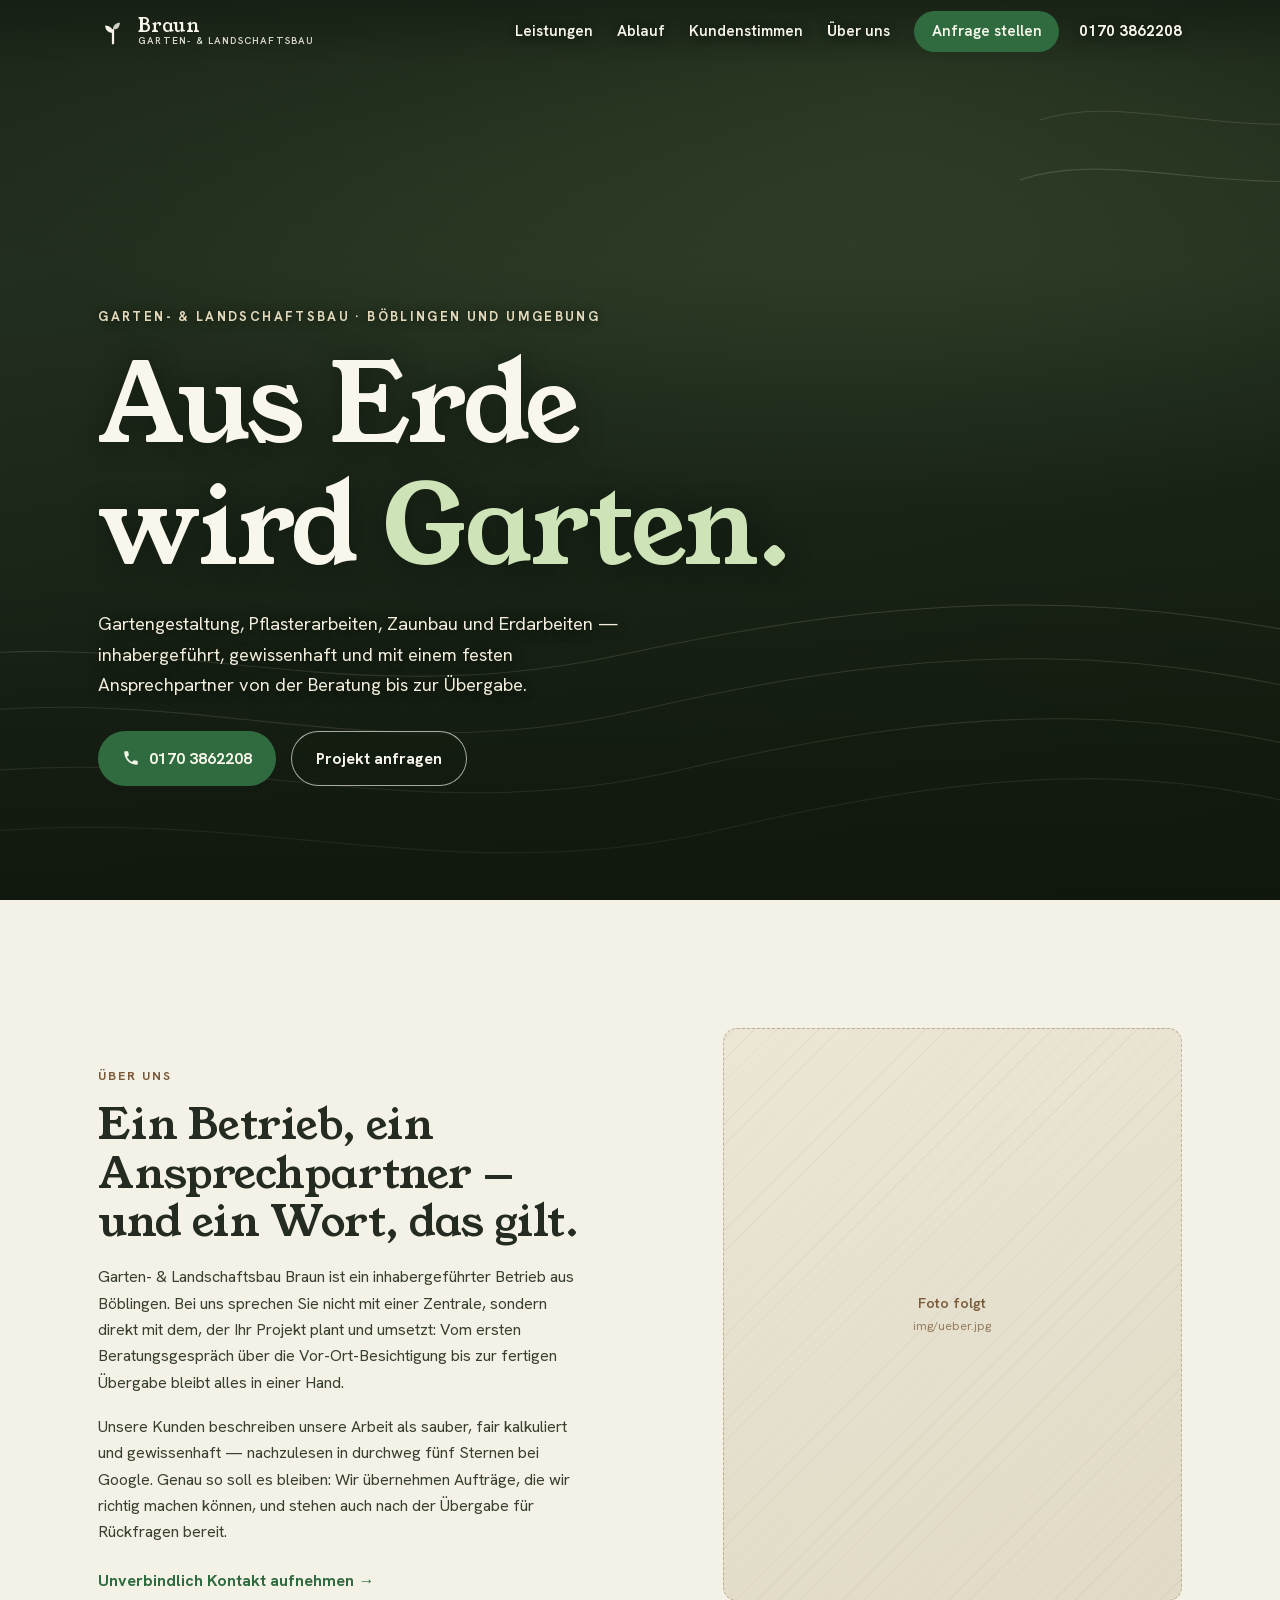
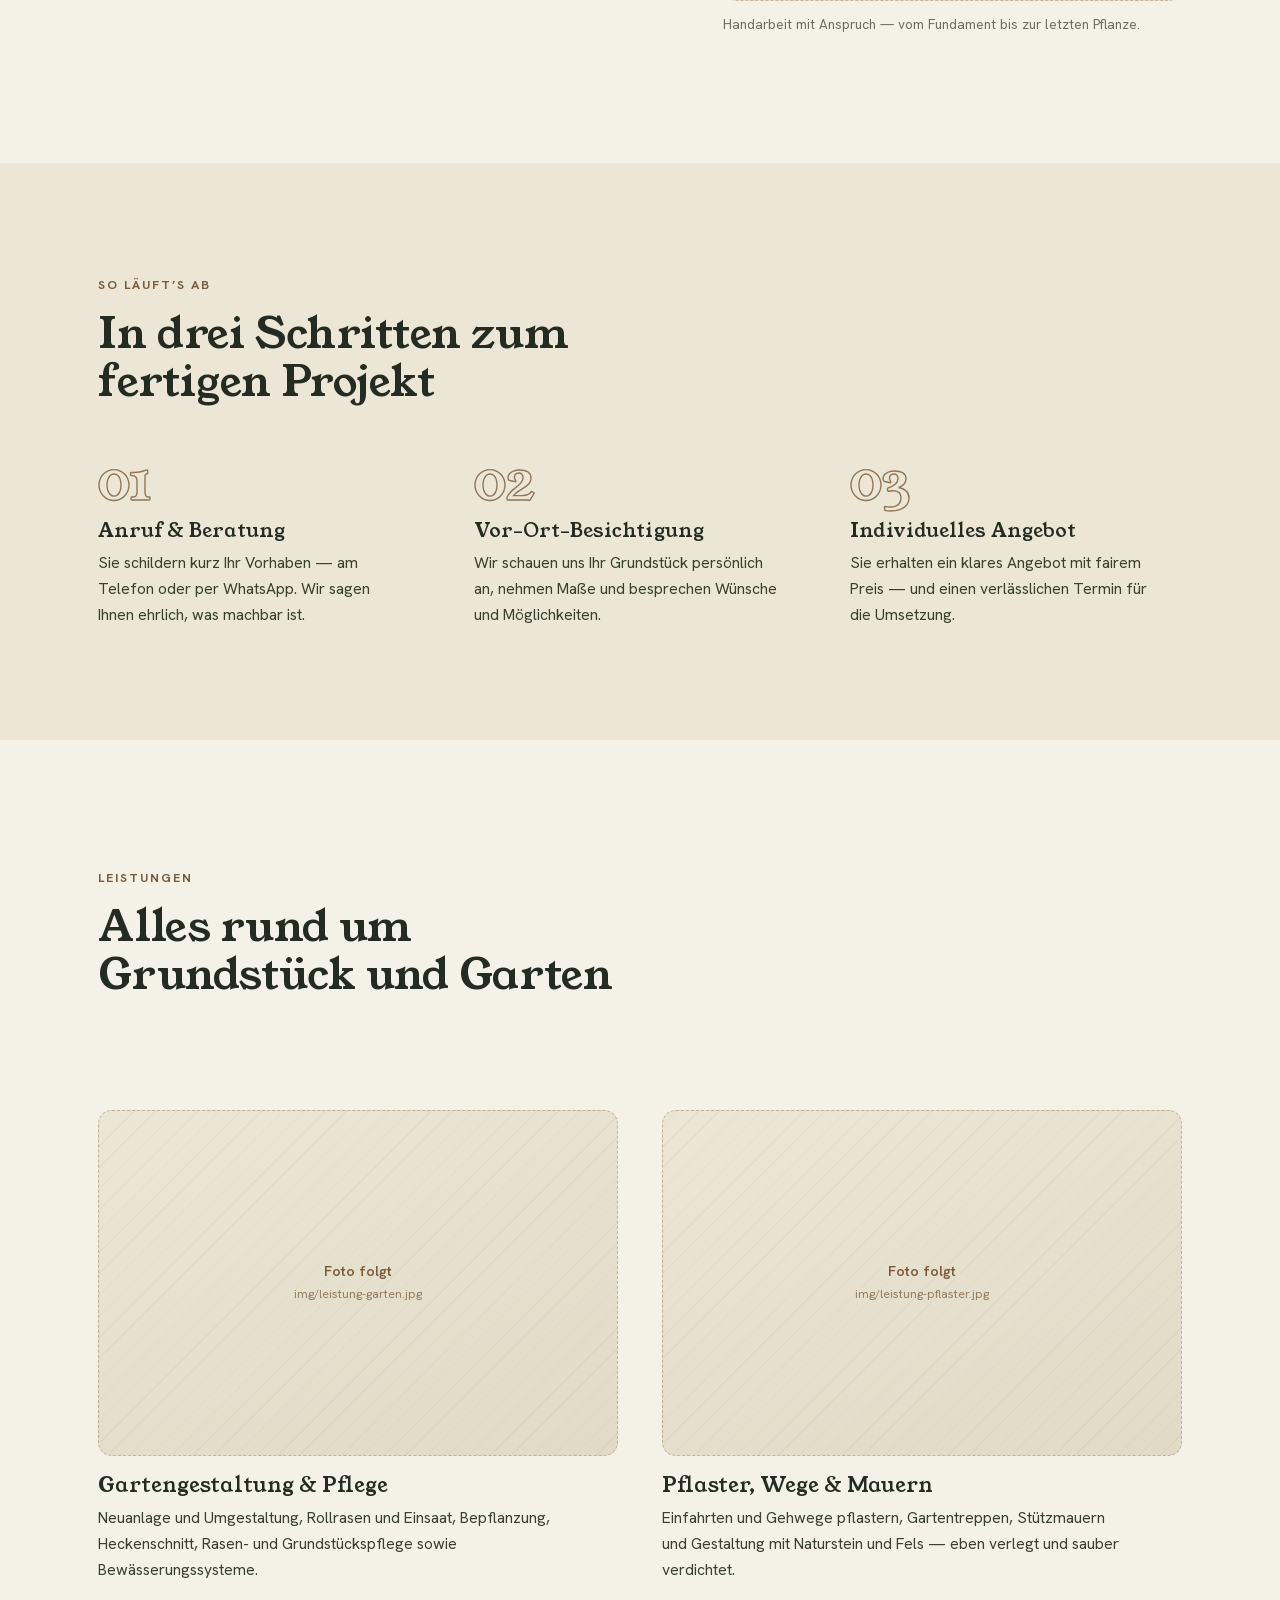
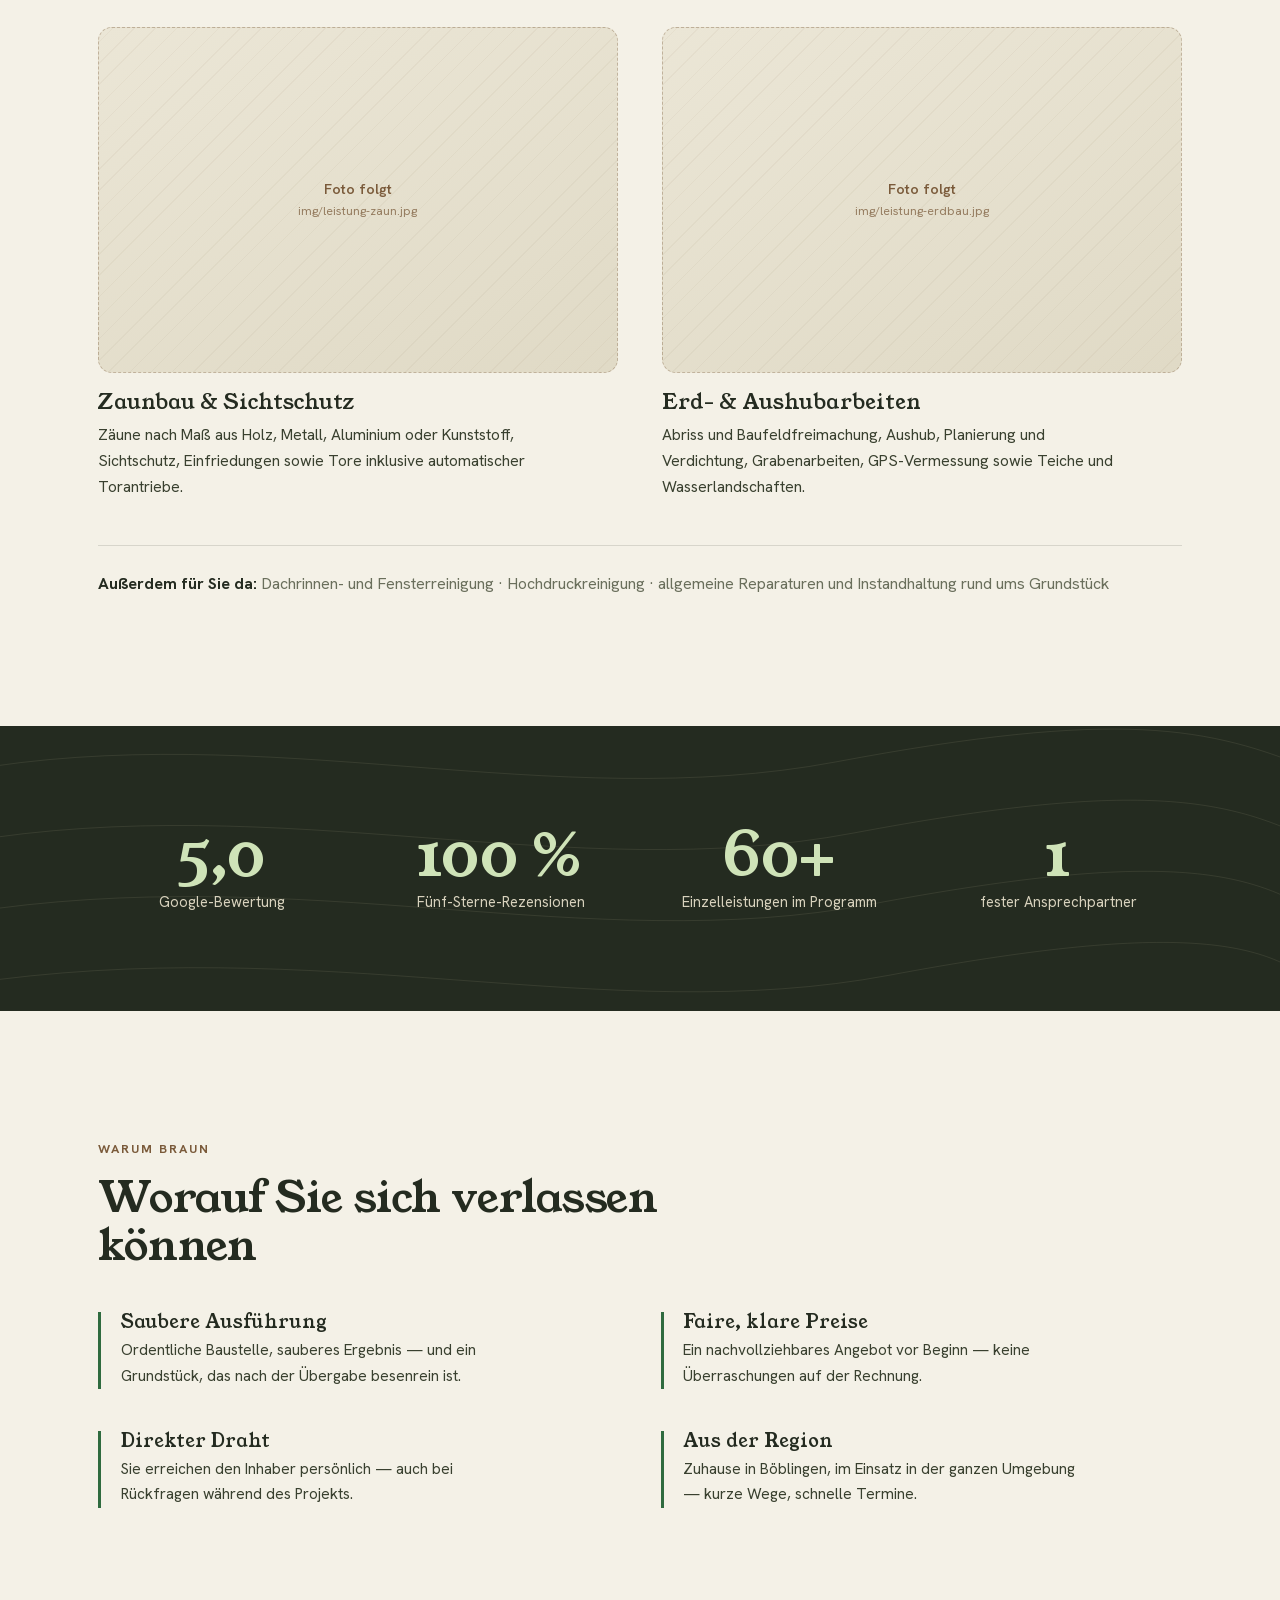
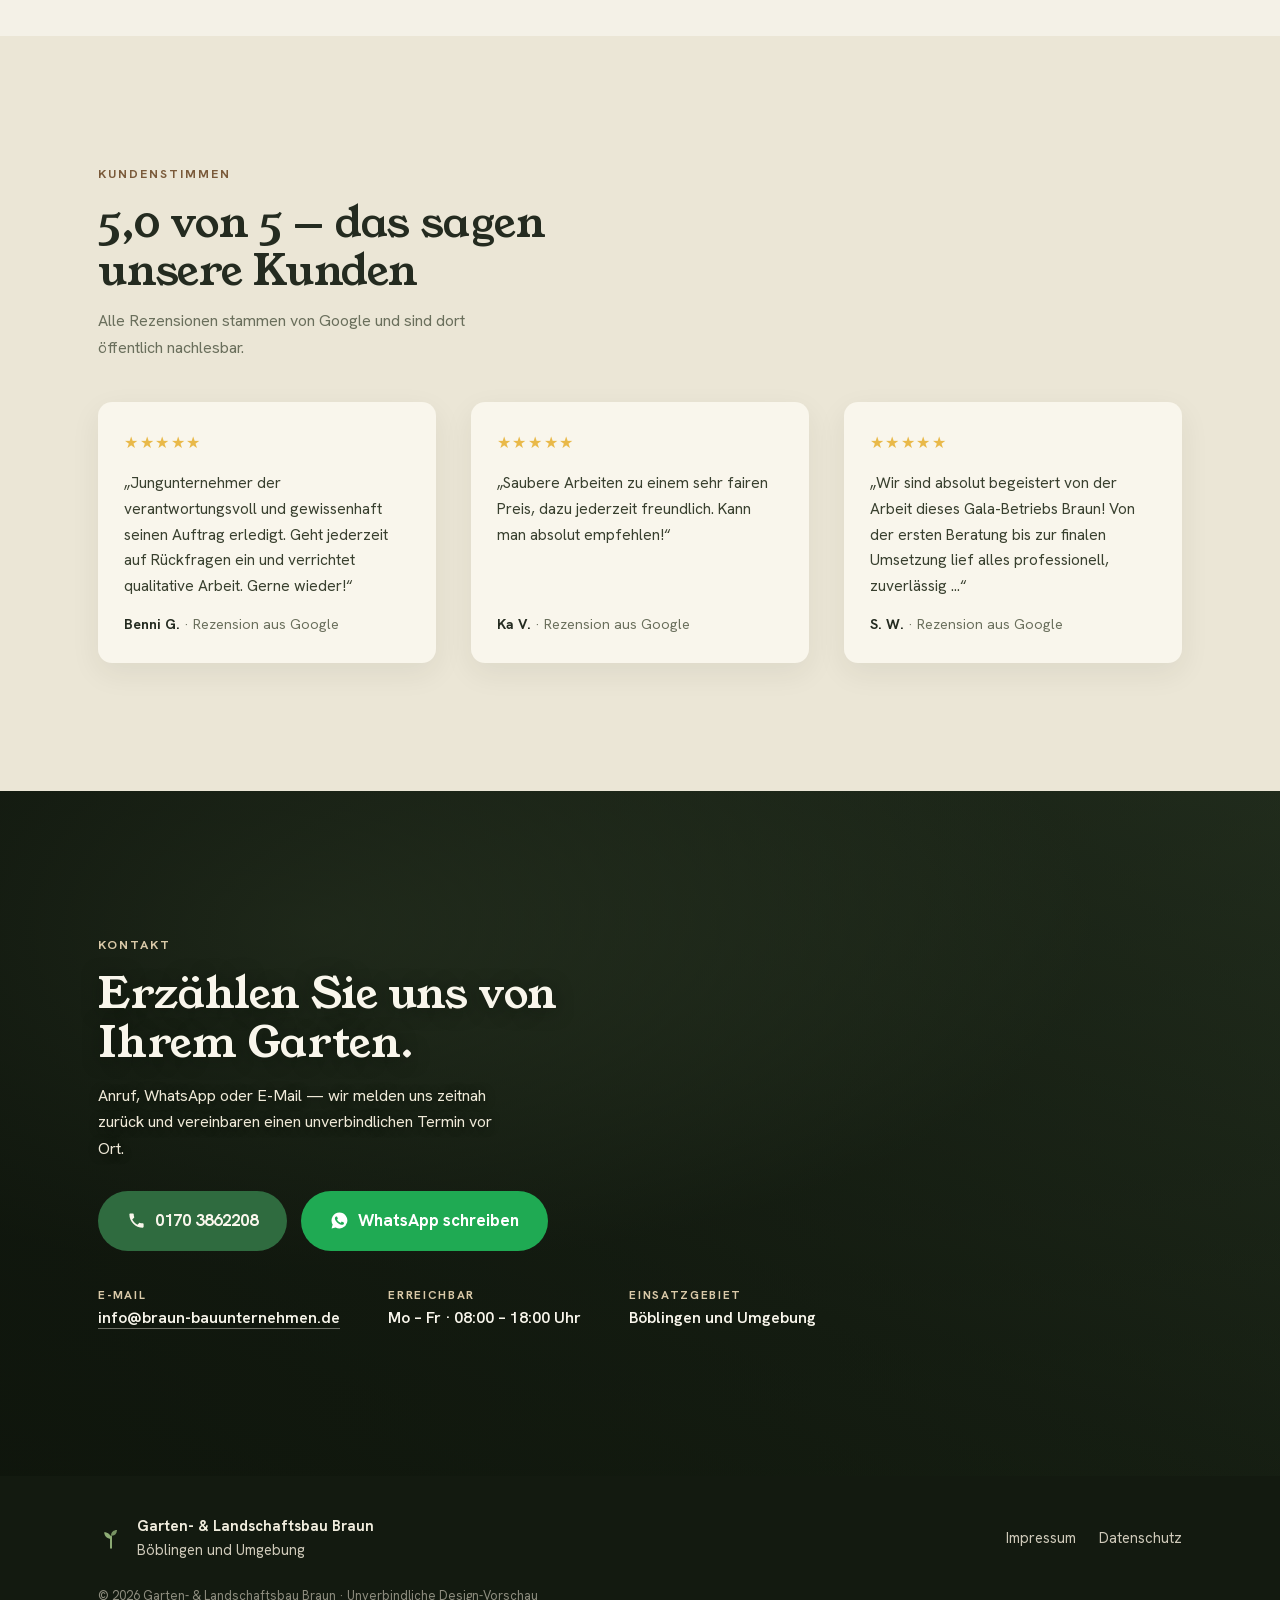
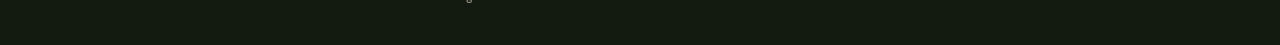
==== index.html @ 84f9a552 "Demo-Vorschau Garten- & Landschaftsbau Braun (Böblingen) Co-Authored-By: Claude Fable 5 <noreply@ant" ====
<!DOCTYPE html>
<html lang="de">
<head>
  <meta charset="UTF-8">
  <meta name="viewport" content="width=device-width, initial-scale=1.0">
  <title>Garten- &amp; Landschaftsbau Braun · Böblingen — Gartengestaltung, Pflaster, Zaunbau &amp; Erdarbeiten</title>
  <meta name="description" content="Garten- & Landschaftsbau Braun aus Böblingen: Gartengestaltung, Pflasterarbeiten, Zaunbau und Erdarbeiten — inhabergeführt, 5,0 Sterne bei Google. Jetzt anrufen: 0170 3862208.">
  <meta name="robots" content="noindex, nofollow">
  <link rel="stylesheet" href="css/styles.css">
  <script type="application/ld+json">
  {
    "@context": "https://schema.org",
    "@type": "LocalBusiness",
    "name": "Garten- & Landschaftsbau Braun",
    "description": "Gartengestaltung, Pflasterarbeiten, Zaunbau und Erdarbeiten in Böblingen und Umgebung.",
    "telephone": "+491703862208",
    "email": "info@braun-bauunternehmen.de",
    "areaServed": "Böblingen",
    "aggregateRating": {
      "@type": "AggregateRating",
      "ratingValue": "5.0",
      "reviewCount": "7"
    },
    "openingHours": "Mo-Fr 08:00-18:00"
  }
  </script>
</head>
<body>

<a class="skip" href="#leistungen">Zum Inhalt springen</a>

<header class="nav" id="nav">
  <div class="nav-inner">
    <a class="brand" href="#top" aria-label="Garten- und Landschaftsbau Braun — zum Seitenanfang">
      <span class="brand-mark" aria-hidden="true">
        <svg viewBox="0 0 32 32" width="30" height="30"><path d="M16 28V14" stroke="currentColor" stroke-width="2.4" stroke-linecap="round"/><path d="M16 17c0-5-3.6-8-8.4-8C8 14 11 17 16 17Z" fill="currentColor"/><path d="M16 13c0-4.4 3.2-7 7.4-7C23 11 20.4 13.6 16 13Z" fill="currentColor" opacity=".82"/></svg>
      </span>
      <span class="brand-text">Braun<em>Garten- &amp; Landschaftsbau</em></span>
    </a>
    <nav class="nav-links" id="navLinks" aria-label="Hauptnavigation">
      <a href="#leistungen" class="js-close">Leistungen</a>
      <a href="#ablauf" class="js-close">Ablauf</a>
      <a href="#stimmen" class="js-close">Kundenstimmen</a>
      <a href="#ueber" class="js-close">Über uns</a>
      <a href="#kontakt" class="js-close nav-cta">Anfrage stellen</a>
    </nav>
    <a class="nav-phone" href="tel:+491703862208">0170&nbsp;3862208</a>
    <button class="burger" id="burger" aria-label="Menü öffnen" aria-expanded="false" aria-controls="navLinks">
      <span></span><span></span><span></span>
    </button>
  </div>
</header>

<main id="top">

  <!-- ============ HERO ============ -->
  <section class="hero">
    <div class="hero-media" data-img="img/hero.jpg" data-alt="Frisch angelegter Garten mit Natursteinweg und neuem Rasen" data-parallax="0.12">
      <div class="hero-contours" aria-hidden="true">
        <svg viewBox="0 0 1440 900" preserveAspectRatio="xMidYMid slice">
          <g fill="none" stroke="currentColor" stroke-width="1.1">
            <path d="M-60 730 C 240 660, 420 780, 720 710 S 1230 640, 1500 720"/>
            <path d="M-60 790 C 260 720, 460 840, 760 770 S 1250 700, 1500 780"/>
            <path d="M-60 850 C 280 780, 500 900, 800 830 S 1270 760, 1500 840"/>
            <path d="M-60 670 C 220 610, 400 720, 700 655 S 1210 585, 1500 660"/>
            <path d="M1120 120 C 1210 90, 1330 150, 1460 110"/>
            <path d="M1100 180 C 1200 145, 1340 210, 1480 165"/>
          </g>
        </svg>
      </div>
      <div class="hero-scrim" aria-hidden="true"></div>
    </div>
    <div class="hero-inner">
      <p class="hero-eyebrow reveal">Garten- &amp; Landschaftsbau · Böblingen und Umgebung</p>
      <h1 class="hero-title">
        <span class="line reveal">Aus Erde</span>
        <span class="line reveal d1">wird <em>Garten.</em></span>
      </h1>
      <p class="hero-sub reveal d2">Gartengestaltung, Pflasterarbeiten, Zaunbau und Erdarbeiten —
      inhabergeführt, gewissenhaft und mit einem festen Ansprechpartner von der Beratung bis zur Übergabe.</p>
      <div class="hero-ctas reveal d3">
        <a class="btn btn-solid" href="tel:+491703862208">
          <svg viewBox="0 0 24 24" width="18" height="18" aria-hidden="true"><path fill="currentColor" d="M6.6 10.8c1.4 2.8 3.8 5.1 6.6 6.6l2.2-2.2c.3-.3.7-.4 1-.2 1.1.4 2.3.6 3.6.6.6 0 1 .4 1 1V20c0 .6-.4 1-1 1C10.6 21 3 13.4 3 4c0-.6.4-1 1-1h3.5c.6 0 1 .4 1 1 0 1.2.2 2.4.6 3.6.1.3 0 .7-.2 1l-2.3 2.2Z"/></svg>
          0170 3862208
        </a>
        <a class="btn btn-ghost" href="#kontakt">Projekt anfragen</a>
      </div>
      <a class="hero-rating reveal d4" href="#stimmen">
        <span class="stars" aria-hidden="true">★★★★★</span>
        <strong>5,0</strong> bei Google · 7 Rezensionen
      </a>
    </div>
  </section>

  <!-- Wachsende Pflanzenlinie (Signature) -->
  <div class="vine" aria-hidden="true">
    <svg id="vineSvg" viewBox="0 0 60 2400" preserveAspectRatio="none">
      <path id="vinePath" d="M30 0 C 30 160, 14 240, 30 400 C 46 560, 14 680, 30 860 C 46 1040, 16 1160, 30 1340 C 44 1520, 16 1660, 30 1840 C 44 2020, 20 2180, 30 2400"
            fill="none" stroke="currentColor" stroke-width="2" stroke-linecap="round"/>
    </svg>
  </div>

  <!-- ============ ÜBER-UNS-TEASER ============ -->
  <section class="intro" id="ueber">
    <div class="wrap intro-grid">
      <div class="intro-text">
        <p class="eyebrow reveal">Über uns</p>
        <h2 class="reveal">Ein Betrieb, ein Ansprechpartner —<br>und ein Wort, das gilt.</h2>
        <p class="reveal d1">Garten- &amp; Landschaftsbau Braun ist ein inhabergeführter Betrieb aus Böblingen.
        Bei uns sprechen Sie nicht mit einer Zentrale, sondern direkt mit dem, der Ihr Projekt plant
        und umsetzt: Vom ersten Beratungsgespräch über die Vor-Ort-Besichtigung bis zur fertigen
        Übergabe bleibt alles in einer Hand.</p>
        <p class="reveal d2">Unsere Kunden beschreiben unsere Arbeit als sauber, fair kalkuliert und
        gewissenhaft — nachzulesen in durchweg fünf Sternen bei Google. Genau so soll es bleiben:
        Wir übernehmen Aufträge, die wir richtig machen können, und stehen auch nach der Übergabe
        für Rückfragen bereit.</p>
        <a class="text-link reveal d3" href="#kontakt">Unverbindlich Kontakt aufnehmen →</a>
      </div>
      <figure class="intro-media reveal d2">
        <div class="img-slot slot-ueber" data-img="img/ueber.jpg" data-alt="Gartenbauer bei der Arbeit an einer Natursteinmauer">
          <span class="slot-note">Foto folgt<br><small>img/ueber.jpg</small></span>
        </div>
        <figcaption>Handarbeit mit Anspruch — vom Fundament bis zur letzten Pflanze.</figcaption>
      </figure>
    </div>
  </section>

  <!-- ============ ABLAUF ============ -->
  <section class="process" id="ablauf">
    <div class="wrap">
      <p class="eyebrow reveal">So läuft&rsquo;s ab</p>
      <h2 class="reveal">In drei Schritten zum fertigen Projekt</h2>
      <ol class="steps">
        <li class="step reveal">
          <span class="step-num" aria-hidden="true">01</span>
          <h3>Anruf &amp; Beratung</h3>
          <p>Sie schildern kurz Ihr Vorhaben — am Telefon oder per WhatsApp. Wir sagen Ihnen ehrlich, was machbar ist.</p>
        </li>
        <li class="step reveal d1">
          <span class="step-num" aria-hidden="true">02</span>
          <h3>Vor-Ort-Besichtigung</h3>
          <p>Wir schauen uns Ihr Grundstück persönlich an, nehmen Maße und besprechen Wünsche und Möglichkeiten.</p>
        </li>
        <li class="step reveal d2">
          <span class="step-num" aria-hidden="true">03</span>
          <h3>Individuelles Angebot</h3>
          <p>Sie erhalten ein klares Angebot mit fairem Preis — und einen verlässlichen Termin für die Umsetzung.</p>
        </li>
      </ol>
    </div>
  </section>

  <!-- ============ LEISTUNGEN ============ -->
  <section class="services" id="leistungen">
    <div class="wrap">
      <p class="eyebrow reveal">Leistungen</p>
      <h2 class="reveal">Alles rund um Grundstück und Garten</h2>
      <p class="section-lead reveal d1">Vier Bereiche, ein Anspruch: saubere Ausführung zum fairen Preis.</p>

      <div class="service-grid">
        <article class="service reveal">
          <div class="img-slot slot-service" data-img="img/leistung-garten.jpg" data-alt="Neu angelegter Garten mit Rollrasen und Bepflanzung">
            <span class="slot-note">Foto folgt<br><small>img/leistung-garten.jpg</small></span>
          </div>
          <h3>Gartengestaltung &amp; Pflege</h3>
          <p>Neuanlage und Umgestaltung, Rollrasen und Einsaat, Bepflanzung, Heckenschnitt,
          Rasen- und Grundstückspflege sowie Bewässerungssysteme.</p>
        </article>
        <article class="service reveal d1">
          <div class="img-slot slot-service" data-img="img/leistung-pflaster.jpg" data-alt="Frisch gepflasterte Einfahrt mit Natursteinkanten">
            <span class="slot-note">Foto folgt<br><small>img/leistung-pflaster.jpg</small></span>
          </div>
          <h3>Pflaster, Wege &amp; Mauern</h3>
          <p>Einfahrten und Gehwege pflastern, Gartentreppen, Stützmauern und Gestaltung
          mit Naturstein und Fels — eben verlegt und sauber verdichtet.</p>
        </article>
        <article class="service reveal d2">
          <div class="img-slot slot-service" data-img="img/leistung-zaun.jpg" data-alt="Neu gebauter Sichtschutzzaun aus Holz in einem Garten">
            <span class="slot-note">Foto folgt<br><small>img/leistung-zaun.jpg</small></span>
          </div>
          <h3>Zaunbau &amp; Sichtschutz</h3>
          <p>Zäune nach Maß aus Holz, Metall, Aluminium oder Kunststoff, Sichtschutz,
          Einfriedungen sowie Tore inklusive automatischer Torantriebe.</p>
        </article>
        <article class="service reveal d3">
          <div class="img-slot slot-service" data-img="img/leistung-erdbau.jpg" data-alt="Minibagger bei Aushubarbeiten auf einem Grundstück">
            <span class="slot-note">Foto folgt<br><small>img/leistung-erdbau.jpg</small></span>
          </div>
          <h3>Erd- &amp; Aushubarbeiten</h3>
          <p>Abriss und Baufeldfreimachung, Aushub, Planierung und Verdichtung, Grabenarbeiten,
          GPS-Vermessung sowie Teiche und Wasserlandschaften.</p>
        </article>
      </div>

      <p class="services-extra reveal">Außerdem für Sie da: <span>Dachrinnen- und Fensterreinigung · Hochdruckreinigung ·
      allgemeine Reparaturen und Instandhaltung rund ums Grundstück</span></p>
    </div>
  </section>

  <!-- ============ ZAHLEN ============ -->
  <section class="stats">
    <div class="stats-contours" aria-hidden="true">
      <svg viewBox="0 0 1440 400" preserveAspectRatio="xMidYMid slice">
        <g fill="none" stroke="currentColor" stroke-width="1">
          <path d="M-40 90 C 300 30, 620 140, 940 80 S 1360 40, 1480 90"/>
          <path d="M-40 170 C 320 110, 640 220, 960 160 S 1380 120, 1480 170"/>
          <path d="M-40 250 C 340 190, 660 300, 980 240 S 1400 200, 1480 250"/>
          <path d="M-40 330 C 360 270, 680 380, 1000 320 S 1420 280, 1480 330"/>
        </g>
      </svg>
    </div>
    <div class="wrap stats-grid">
      <div class="stat reveal">
        <span class="stat-num" data-count="5" data-decimals="1">0,0</span>
        <span class="stat-label">Google-Bewertung</span>
      </div>
      <div class="stat reveal d1">
        <span class="stat-num" data-count="100" data-suffix="&thinsp;%">0</span>
        <span class="stat-label">Fünf-Sterne-Rezensionen</span>
      </div>
      <div class="stat reveal d2">
        <span class="stat-num" data-count="60" data-suffix="+">0</span>
        <span class="stat-label">Einzelleistungen im Programm</span>
      </div>
      <div class="stat reveal d3">
        <span class="stat-num" data-count="1">0</span>
        <span class="stat-label">fester Ansprechpartner</span>
      </div>
    </div>
  </section>

  <!-- ============ WARUM BRAUN ============ -->
  <section class="why">
    <div class="wrap">
      <p class="eyebrow reveal">Warum Braun</p>
      <h2 class="reveal">Worauf Sie sich verlassen können</h2>
      <ul class="why-grid">
        <li class="reveal"><h3>Saubere Ausführung</h3><p>Ordentliche Baustelle, sauberes Ergebnis — und ein Grundstück, das nach der Übergabe besenrein ist.</p></li>
        <li class="reveal d1"><h3>Faire, klare Preise</h3><p>Ein nachvollziehbares Angebot vor Beginn — keine Überraschungen auf der Rechnung.</p></li>
        <li class="reveal d2"><h3>Direkter Draht</h3><p>Sie erreichen den Inhaber persönlich — auch bei Rückfragen während des Projekts.</p></li>
        <li class="reveal d3"><h3>Aus der Region</h3><p>Zuhause in Böblingen, im Einsatz in der ganzen Umgebung — kurze Wege, schnelle Termine.</p></li>
      </ul>
    </div>
  </section>

  <!-- ============ KUNDENSTIMMEN ============ -->
  <section class="reviews" id="stimmen">
    <div class="wrap">
      <p class="eyebrow reveal">Kundenstimmen</p>
      <h2 class="reveal">5,0 von 5 — das sagen unsere Kunden</h2>
      <p class="section-lead reveal d1">Alle Rezensionen stammen von Google und sind dort öffentlich nachlesbar.</p>
      <div class="review-grid">
        <blockquote class="review reveal">
          <span class="stars" aria-label="5 von 5 Sternen">★★★★★</span>
          <p>„Jungunternehmer der verantwortungsvoll und gewissenhaft seinen Auftrag erledigt.
          Geht jederzeit auf Rückfragen ein und verrichtet qualitative Arbeit. Gerne wieder!“</p>
          <footer><strong>Benni G.</strong> · Rezension aus Google</footer>
        </blockquote>
        <blockquote class="review reveal d1">
          <span class="stars" aria-label="5 von 5 Sternen">★★★★★</span>
          <p>„Saubere Arbeiten zu einem sehr fairen Preis, dazu jederzeit freundlich.
          Kann man absolut empfehlen!“</p>
          <footer><strong>Ka V.</strong> · Rezension aus Google</footer>
        </blockquote>
        <blockquote class="review reveal d2">
          <span class="stars" aria-label="5 von 5 Sternen">★★★★★</span>
          <p>„Wir sind absolut begeistert von der Arbeit dieses Gala-Betriebs Braun! Von der ersten
          Beratung bis zur finalen Umsetzung lief alles professionell, zuverlässig …“</p>
          <footer><strong>S. W.</strong> · Rezension aus Google</footer>
        </blockquote>
      </div>
    </div>
  </section>

  <!-- ============ KONTAKT / CTA ============ -->
  <section class="contact" id="kontakt">
    <div class="contact-media" data-img="img/kontakt.jpg" data-alt="Abendstimmung in einem fertig angelegten Garten" data-parallax="0.08">
      <div class="contact-scrim" aria-hidden="true"></div>
    </div>
    <div class="wrap contact-inner">
      <div class="contact-text">
        <p class="eyebrow light reveal">Kontakt</p>
        <h2 class="reveal">Erzählen Sie uns von Ihrem Garten.</h2>
        <p class="reveal d1">Anruf, WhatsApp oder E-Mail — wir melden uns zeitnah zurück
        und vereinbaren einen unverbindlichen Termin vor Ort.</p>
        <div class="contact-actions reveal d2">
          <a class="btn btn-solid btn-big" href="tel:+491703862208">
            <svg viewBox="0 0 24 24" width="19" height="19" aria-hidden="true"><path fill="currentColor" d="M6.6 10.8c1.4 2.8 3.8 5.1 6.6 6.6l2.2-2.2c.3-.3.7-.4 1-.2 1.1.4 2.3.6 3.6.6.6 0 1 .4 1 1V20c0 .6-.4 1-1 1C10.6 21 3 13.4 3 4c0-.6.4-1 1-1h3.5c.6 0 1 .4 1 1 0 1.2.2 2.4.6 3.6.1.3 0 .7-.2 1l-2.3 2.2Z"/></svg>
            0170 3862208
          </a>
          <a class="btn btn-whatsapp btn-big" href="https://wa.me/491703862208" rel="noopener">
            <svg viewBox="0 0 24 24" width="19" height="19" aria-hidden="true"><path fill="currentColor" d="M12 2a10 10 0 0 0-8.6 15.1L2 22l5-1.3A10 10 0 1 0 12 2Zm5.5 14.1c-.2.7-1.3 1.3-1.9 1.3-.5.1-1.1.1-1.8-.1-.4-.1-.9-.3-1.6-.6-2.9-1.2-4.7-4.1-4.9-4.3-.1-.2-1.1-1.5-1.1-2.9s.7-2 1-2.3c.2-.3.5-.3.7-.3h.5c.2 0 .4 0 .6.4.2.5.7 1.8.8 1.9.1.1.1.3 0 .4-.1.2-.1.3-.3.5l-.4.5c-.1.1-.3.3-.1.6.2.3.8 1.3 1.7 2.1 1.2 1 2.1 1.4 2.4 1.5.3.1.5.1.6-.1.2-.2.7-.8.9-1.1.2-.3.4-.2.6-.1.3.1 1.7.8 2 .9.3.2.5.2.6.4 0 .1 0 .7-.3 1.3Z"/></svg>
            WhatsApp schreiben
          </a>
        </div>
        <dl class="contact-facts reveal d3">
          <div><dt>E-Mail</dt><dd><a href="mailto:info@braun-bauunternehmen.de">info@braun-bauunternehmen.de</a></dd></div>
          <div><dt>Erreichbar</dt><dd>Mo – Fr · 08:00 – 18:00 Uhr</dd></div>
          <div><dt>Einsatzgebiet</dt><dd>Böblingen und Umgebung</dd></div>
        </dl>
      </div>
    </div>
  </section>

</main>

<footer class="footer">
  <div class="wrap footer-inner">
    <div class="footer-brand">
      <span class="brand-mark" aria-hidden="true">
        <svg viewBox="0 0 32 32" width="26" height="26"><path d="M16 28V14" stroke="currentColor" stroke-width="2.4" stroke-linecap="round"/><path d="M16 17c0-5-3.6-8-8.4-8C8 14 11 17 16 17Z" fill="currentColor"/><path d="M16 13c0-4.4 3.2-7 7.4-7C23 11 20.4 13.6 16 13Z" fill="currentColor" opacity=".82"/></svg>
      </span>
      <p><strong>Garten- &amp; Landschaftsbau Braun</strong><br>Böblingen und Umgebung</p>
    </div>
    <nav class="footer-links" aria-label="Rechtliches">
      <a href="impressum.html">Impressum</a>
      <a href="datenschutz.html">Datenschutz</a>
    </nav>
    <p class="footer-note">© <span id="year">2026</span> Garten- &amp; Landschaftsbau Braun · Unverbindliche Design-Vorschau</p>
  </div>
</footer>

<script src="js/main.js"></script>
</body>
</html>
---- css/styles.css ----
/* Garten- & Landschaftsbau Braun — „Erde & Grün"
   Young Serif (Display) + Hanken Grotesk (Body), Tannengrün + Erdbraun auf Sandpapier */

/* ---------- Fonts (selbst gehostet) ---------- */
@font-face {
  font-family: 'Young Serif';
  src: url('../fonts/young-serif-400.woff2') format('woff2');
  font-weight: 400;
  font-style: normal;
  font-display: swap;
}
@font-face {
  font-family: 'Hanken Grotesk';
  src: url('../fonts/hanken-grotesk-var.woff2') format('woff2');
  font-weight: 100 900;
  font-style: normal;
  font-display: swap;
}

/* ---------- Tokens ---------- */
:root {
  --paper: #f4f1e7;
  --paper-2: #ebe6d6;
  --ink: #242b20;
  --ink-soft: #39402f;
  --muted: #6a6f5c;
  --accent: #2f6b3f;
  --accent-deep: #23522f;
  --earth: #7a5a3a;
  --cream: #f9f6ec;
  --line: rgba(36, 43, 32, 0.14);
  --whatsapp: #1faa53;
  --font-display: 'Young Serif', Georgia, serif;
  --font-body: 'Hanken Grotesk', 'Helvetica Neue', Arial, sans-serif;
  --wrap: 1160px;
  --pad: clamp(1.1rem, 4vw, 2.4rem);
}

/* ---------- Reset / Basis ---------- */
*, *::before, *::after { box-sizing: border-box; margin: 0; padding: 0; }
html { scroll-behavior: smooth; }
@media (prefers-reduced-motion: reduce) { html { scroll-behavior: auto; } }
body {
  font-family: var(--font-body);
  font-weight: 400;
  color: var(--ink);
  background: var(--paper);
  line-height: 1.65;
  overflow-x: hidden;
  position: relative;
  -webkit-font-smoothing: antialiased;
}
img { max-width: 100%; display: block; }
a { color: inherit; }
::selection { background: var(--accent); color: var(--cream); }

.skip {
  position: absolute; left: -999px; top: 0; z-index: 200;
  background: var(--ink); color: var(--cream); padding: 0.6rem 1rem;
}
.skip:focus { left: 0.5rem; top: 0.5rem; }

.wrap { max-width: var(--wrap); margin-inline: auto; padding-inline: var(--pad); }

h1, h2, h3 { font-family: var(--font-display); font-weight: 400; line-height: 1.12; }
h2 { font-size: clamp(1.7rem, 4.2vw, 2.7rem); letter-spacing: -0.01em; max-width: 22ch; }
section { position: relative; }

.eyebrow {
  font-size: 0.78rem; font-weight: 700; letter-spacing: 0.16em; text-transform: uppercase;
  color: var(--earth); margin-bottom: 0.9rem;
}
.eyebrow.light { color: #d9c9a8; }
.section-lead { color: var(--muted); max-width: 46ch; margin-top: 0.8rem; }

/* ---------- Buttons ---------- */
.btn {
  display: inline-flex; align-items: center; gap: 0.55rem;
  font-weight: 700; font-size: 0.98rem; text-decoration: none;
  padding: 0.85rem 1.5rem; border-radius: 999px;
  transition: transform 0.2s ease, background-color 0.2s ease, color 0.2s ease, border-color 0.2s ease;
}
.btn:hover { transform: translateY(-2px); }
.btn-solid { background: var(--accent); color: var(--cream); }
.btn-solid:hover { background: var(--accent-deep); }
.btn-ghost {
  color: var(--cream); border: 1.5px solid rgba(249, 246, 236, 0.65);
  background: rgba(20, 28, 18, 0.25);
  backdrop-filter: blur(3px);
}
.btn-ghost:hover { border-color: var(--cream); background: rgba(20, 28, 18, 0.45); }
.btn-whatsapp { background: var(--whatsapp); color: #fff; }
.btn-whatsapp:hover { background: #178a43; }
.btn-big { padding: 1rem 1.8rem; font-size: 1.05rem; }
.text-link {
  display: inline-block; margin-top: 1.4rem; font-weight: 700; color: var(--accent);
  text-decoration: none; border-bottom: 2px solid transparent; transition: border-color 0.2s ease;
}
.text-link:hover { border-color: var(--accent); }

/* ---------- Navigation ---------- */
.nav {
  position: fixed; inset-inline: 0; top: 0; z-index: 100;
  transition: background-color 0.3s ease, box-shadow 0.3s ease;
  background: linear-gradient(to bottom, rgba(18, 26, 16, 0.55), rgba(18, 26, 16, 0));
}
.nav.scrolled {
  background: rgba(244, 241, 231, 0.94);
  box-shadow: 0 1px 0 var(--line), 0 8px 24px rgba(36, 43, 32, 0.08);
  backdrop-filter: blur(8px);
}
.nav-inner {
  max-width: var(--wrap); margin-inline: auto; padding: 0.7rem var(--pad);
  display: flex; align-items: center; gap: 1.2rem;
}
.brand {
  display: flex; align-items: center; gap: 0.6rem; text-decoration: none;
  color: var(--cream); margin-right: auto;
}
.nav.scrolled .brand { color: var(--ink); }
.brand-mark { color: inherit; display: grid; place-items: center; }
.brand-text {
  font-family: var(--font-display); font-size: 1.15rem; line-height: 1.05;
  display: flex; flex-direction: column;
}
.brand-text em {
  font-family: var(--font-body); font-style: normal; font-weight: 600;
  font-size: 0.62rem; letter-spacing: 0.12em; text-transform: uppercase; opacity: 0.85;
}
.nav-links { display: flex; align-items: center; gap: 1.5rem; }
.nav-links a {
  color: var(--cream); text-decoration: none; font-weight: 600; font-size: 0.95rem;
  text-shadow: 0 1px 8px rgba(10, 16, 9, 0.5);
  transition: opacity 0.2s ease;
}
.nav-links a:hover { opacity: 0.75; }
.nav.scrolled .nav-links a { color: var(--ink); text-shadow: none; }
.nav-links .nav-cta {
  background: var(--accent); color: var(--cream) !important; padding: 0.5rem 1.1rem;
  border-radius: 999px; text-shadow: none;
}
.nav-links .nav-cta:hover { background: var(--accent-deep); opacity: 1; }
.nav-phone {
  color: var(--cream); font-weight: 700; text-decoration: none; font-size: 0.95rem;
  text-shadow: 0 1px 8px rgba(10, 16, 9, 0.5); white-space: nowrap;
}
.nav.scrolled .nav-phone { color: var(--accent-deep); text-shadow: none; }
.burger { display: none; }

@media (max-width: 880px) {
  .nav-phone { display: none; }
  .burger {
    display: grid; gap: 5px; background: none; border: 0; padding: 0.5rem; cursor: pointer;
  }
  .burger span {
    width: 24px; height: 2.5px; background: var(--cream); border-radius: 2px;
    transition: transform 0.25s ease, opacity 0.25s ease;
  }
  .nav.scrolled .burger span, .nav-links.open ~ .burger span { background: var(--ink); }
  .burger.open span:nth-child(1) { transform: translateY(7.5px) rotate(45deg); }
  .burger.open span:nth-child(2) { opacity: 0; }
  .burger.open span:nth-child(3) { transform: translateY(-7.5px) rotate(-45deg); }
  .nav-links {
    position: fixed; inset: 0; z-index: -1; flex-direction: column; justify-content: center;
    background: rgba(28, 36, 24, 0.97); gap: 2rem;
    opacity: 0; pointer-events: none; transition: opacity 0.25s ease;
  }
  .nav-links.open { opacity: 1; pointer-events: auto; }
  .nav-links a { font-size: 1.3rem; color: var(--cream) !important; text-shadow: none; }
  .burger { position: relative; z-index: 5; }
  .nav-links.open ~ .burger span { background: var(--cream); }
}

/* ---------- Hero ---------- */
.hero {
  min-height: 100svh;
  display: grid; align-items: end;
  color: var(--cream);
  isolation: isolate;
}
.hero-media {
  position: absolute; inset: 0; z-index: -1; overflow: hidden;
  background:
    radial-gradient(120% 80% at 70% 10%, #3d5233 0%, transparent 60%),
    linear-gradient(165deg, #2c3a26 0%, #1d291a 55%, #16200f 100%);
}
.hero-media img {
  position: absolute; inset: -8% 0; width: 100%; height: 116%;
  object-fit: cover; opacity: 0; transition: opacity 0.8s ease;
}
.hero-media.has-img img { opacity: 1; }
.hero-contours {
  position: absolute; inset: 0; color: rgba(216, 205, 168, 0.28);
}
.hero-contours svg { width: 100%; height: 100%; }
.hero-media.has-img .hero-contours { display: none; }
.hero-scrim {
  position: absolute; inset: 0;
  background:
    linear-gradient(to bottom, rgba(14, 20, 12, 0.55) 0%, rgba(14, 20, 12, 0.15) 30%, rgba(14, 20, 12, 0.28) 62%, rgba(14, 20, 12, 0.78) 100%);
}
.hero-inner {
  width: 100%; max-width: var(--wrap); margin-inline: auto;
  padding: clamp(7rem, 16vh, 9rem) var(--pad) clamp(3rem, 7vh, 4.5rem);
}
.hero-eyebrow {
  font-size: 0.82rem; font-weight: 700; letter-spacing: 0.18em; text-transform: uppercase;
  color: #e4d9bc; margin-bottom: 1.1rem; text-shadow: 0 1px 10px rgba(10, 16, 9, 0.6);
}
.hero-title {
  font-size: clamp(2.7rem, 8.6vw, 6.8rem);
  letter-spacing: -0.015em;
  text-shadow: 0 2px 24px rgba(10, 16, 9, 0.55);
}
.hero-title .line { display: block; }
.hero-title em { font-style: normal; color: #cfe3b8; }
.hero-sub {
  max-width: 52ch; margin-top: 1.3rem; font-size: clamp(1rem, 1.6vw, 1.15rem);
  color: #f2eddd; text-shadow: 0 1px 12px rgba(10, 16, 9, 0.65);
}
.hero-ctas { display: flex; flex-wrap: wrap; gap: 0.9rem; margin-top: 1.9rem; }
.hero-rating {
  display: inline-flex; align-items: center; gap: 0.55rem; margin-top: 1.6rem;
  color: #f2eddd; text-decoration: none; font-size: 0.95rem;
  text-shadow: 0 1px 10px rgba(10, 16, 9, 0.6);
}
.hero-rating strong { font-weight: 800; }
.hero-rating:hover { text-decoration: underline; }
.stars { color: #e9b949; letter-spacing: 0.1em; }

/* ---------- Wachsende Pflanzenlinie ---------- */
.vine {
  position: absolute; z-index: 1; pointer-events: none;
  left: clamp(0.4rem, 2.5vw, 3rem); width: 60px;
  color: var(--accent);
  opacity: 0.55;
}
.vine svg { width: 100%; height: 100%; }
@media (max-width: 1100px) { .vine { display: none; } }

/* ---------- Über-uns ---------- */
.intro { padding: clamp(4.5rem, 10vw, 8rem) 0; }
.intro-grid {
  display: grid; grid-template-columns: 1.1fr 0.9fr; gap: clamp(2rem, 5vw, 4.5rem);
  align-items: center;
}
.intro-text p:not(.eyebrow) { margin-top: 1.1rem; color: var(--ink-soft); max-width: 54ch; }
.intro-media figcaption {
  margin-top: 0.7rem; font-size: 0.85rem; color: var(--muted);
}
@media (max-width: 820px) { .intro-grid { grid-template-columns: 1fr; } }

/* ---------- Bild-Slots ---------- */
.img-slot {
  position: relative; overflow: hidden; border-radius: 14px;
  background:
    repeating-linear-gradient(-45deg, transparent 0 14px, rgba(122, 90, 58, 0.05) 14px 15px),
    linear-gradient(160deg, var(--paper-2), #e0dac6);
  display: grid; place-items: center;
  border: 1px dashed rgba(122, 90, 58, 0.35);
}
.img-slot.has-img { border: 0; background: var(--paper-2); }
.img-slot img { width: 100%; height: 100%; object-fit: cover; position: absolute; inset: 0; }
.slot-note {
  text-align: center; color: var(--earth); font-weight: 600; font-size: 0.9rem;
  padding: 1rem; line-height: 1.5;
}
.slot-note small { font-weight: 400; opacity: 0.75; }
.img-slot.has-img .slot-note { display: none; }
.slot-ueber { aspect-ratio: 4 / 5; }
.slot-service { aspect-ratio: 3 / 2; margin-bottom: 1.1rem; }

/* ---------- Ablauf ---------- */
.process { padding: clamp(4rem, 9vw, 7rem) 0; background: var(--paper-2); }
.steps {
  list-style: none; display: grid; grid-template-columns: repeat(3, 1fr);
  gap: clamp(1.4rem, 3.5vw, 3rem); margin-top: 2.6rem;
  counter-reset: step;
}
.step { position: relative; padding-top: 0.4rem; }
.step-num {
  font-family: var(--font-display); font-size: clamp(2.4rem, 4.5vw, 3.4rem);
  color: transparent; -webkit-text-stroke: 1.4px var(--earth);
  display: block; line-height: 1; margin-bottom: 0.7rem; opacity: 0.8;
}
.step h3 { font-size: 1.22rem; margin-bottom: 0.5rem; }
.step p { color: var(--ink-soft); font-size: 0.98rem; max-width: 34ch; }
@media (max-width: 760px) { .steps { grid-template-columns: 1fr; gap: 2rem; } }

/* ---------- Leistungen ---------- */
.services { padding: clamp(4.5rem, 10vw, 8rem) 0; }
.service-grid {
  display: grid; grid-template-columns: repeat(2, 1fr);
  gap: clamp(1.6rem, 3.5vw, 3rem); margin-top: 2.8rem;
}
.service h3 { font-size: 1.3rem; margin-bottom: 0.5rem; }
.service p { color: var(--ink-soft); font-size: 0.98rem; max-width: 52ch; }
@media (max-width: 720px) { .service-grid { grid-template-columns: 1fr; } }
.services-extra {
  margin-top: 2.8rem; padding-top: 1.6rem; border-top: 1px solid var(--line);
  font-weight: 700; color: var(--ink);
}
.services-extra span { font-weight: 400; color: var(--muted); }

/* ---------- Zahlen ---------- */
.stats {
  background: var(--ink); color: var(--cream);
  padding: clamp(3.5rem, 8vw, 6rem) 0;
  overflow: hidden;
}
.stats-contours {
  position: absolute; inset: 0; color: rgba(216, 205, 168, 0.12); pointer-events: none;
}
.stats-contours svg { width: 100%; height: 100%; }
.stats-grid {
  position: relative;
  display: grid; grid-template-columns: repeat(4, 1fr); gap: 2rem;
  text-align: center;
}
.stat-num {
  font-family: var(--font-display); font-size: clamp(2.4rem, 5vw, 3.8rem);
  display: block; color: #cfe3b8; line-height: 1.1;
}
.stat-label { font-size: 0.92rem; color: #d8d2bd; }
@media (max-width: 760px) { .stats-grid { grid-template-columns: repeat(2, 1fr); gap: 2.4rem 1rem; } }

/* ---------- Warum Braun ---------- */
.why { padding: clamp(4.5rem, 10vw, 8rem) 0; }
.why-grid {
  list-style: none; display: grid; grid-template-columns: repeat(2, 1fr);
  gap: clamp(1.6rem, 3.5vw, 2.6rem); margin-top: 2.6rem;
}
.why-grid li {
  border-left: 3px solid var(--accent); padding-left: 1.2rem;
}
.why-grid h3 { font-size: 1.15rem; margin-bottom: 0.35rem; }
.why-grid p { color: var(--ink-soft); font-size: 0.96rem; max-width: 44ch; }
@media (max-width: 680px) { .why-grid { grid-template-columns: 1fr; } }

/* ---------- Kundenstimmen ---------- */
.reviews { padding: clamp(4.5rem, 10vw, 8rem) 0; background: var(--paper-2); }
.review-grid {
  display: grid; grid-template-columns: repeat(3, 1fr);
  gap: clamp(1.4rem, 3vw, 2.2rem); margin-top: 2.6rem;
}
.review {
  background: var(--cream); border-radius: 14px; padding: 1.7rem 1.6rem;
  box-shadow: 0 10px 30px rgba(36, 43, 32, 0.07);
  display: flex; flex-direction: column; gap: 0.9rem;
}
.review p { color: var(--ink-soft); font-size: 0.97rem; flex: 1; }
.review footer { font-size: 0.88rem; color: var(--muted); }
.review footer strong { color: var(--ink); }
@media (max-width: 860px) { .review-grid { grid-template-columns: 1fr; } }

/* ---------- Kontakt ---------- */
.contact {
  color: var(--cream); isolation: isolate;
  padding: clamp(5rem, 12vw, 9rem) 0;
}
.contact-media {
  position: absolute; inset: 0; z-index: -1; overflow: hidden;
  background:
    radial-gradient(110% 90% at 25% 20%, #45573a 0%, transparent 55%),
    linear-gradient(200deg, #2c3a26 0%, #1a2416 60%, #131c0e 100%);
}
.contact-media img {
  position: absolute; inset: -6% 0; width: 100%; height: 112%;
  object-fit: cover; opacity: 0; transition: opacity 0.8s ease;
}
.contact-media.has-img img { opacity: 1; }
.contact-scrim {
  position: absolute; inset: 0;
  background: linear-gradient(100deg, rgba(14, 20, 12, 0.82) 0%, rgba(14, 20, 12, 0.55) 55%, rgba(14, 20, 12, 0.35) 100%);
}
.contact-text h2 { color: var(--cream); text-shadow: 0 2px 18px rgba(10, 16, 9, 0.5); }
.contact-text > p:not(.eyebrow) {
  margin-top: 1rem; max-width: 46ch; color: #efe9d8;
  text-shadow: 0 1px 10px rgba(10, 16, 9, 0.55);
}
.contact-actions { display: flex; flex-wrap: wrap; gap: 0.9rem; margin-top: 1.8rem; }
.contact-facts {
  display: flex; flex-wrap: wrap; gap: 1.4rem 3rem; margin-top: 2.2rem;
}
.contact-facts dt {
  font-size: 0.74rem; font-weight: 700; letter-spacing: 0.14em; text-transform: uppercase;
  color: #d9c9a8;
}
.contact-facts dd { font-weight: 600; }
.contact-facts a { color: var(--cream); text-decoration: none; border-bottom: 1px solid rgba(249, 246, 236, 0.4); }
.contact-facts a:hover { border-color: var(--cream); }

/* ---------- Footer ---------- */
.footer { background: #131a10; color: #cfcaba; padding: 2.4rem 0; font-size: 0.92rem; }
.footer-inner { display: flex; flex-wrap: wrap; align-items: center; gap: 1.4rem 2.5rem; }
.footer-brand { display: flex; align-items: center; gap: 0.8rem; }
.footer-brand .brand-mark { color: #8fae76; }
.footer-brand strong { color: #f0ecdd; }
.footer-links { display: flex; gap: 1.4rem; margin-left: auto; }
.footer-links a { color: #cfcaba; text-decoration: none; }
.footer-links a:hover { color: #f0ecdd; }
.footer-note { width: 100%; font-size: 0.8rem; opacity: 0.65; }

/* ---------- Reveals ---------- */
.reveal { opacity: 0; transform: translateY(22px); transition: opacity 0.7s ease, transform 0.7s ease; }
.reveal.in { opacity: 1; transform: none; }
.reveal.d1 { transition-delay: 0.1s; }
.reveal.d2 { transition-delay: 0.2s; }
.reveal.d3 { transition-delay: 0.3s; }
.reveal.d4 { transition-delay: 0.4s; }
@media (prefers-reduced-motion: reduce) {
  .reveal { opacity: 1; transform: none; transition: none; }
  .btn, .btn:hover { transform: none; }
}
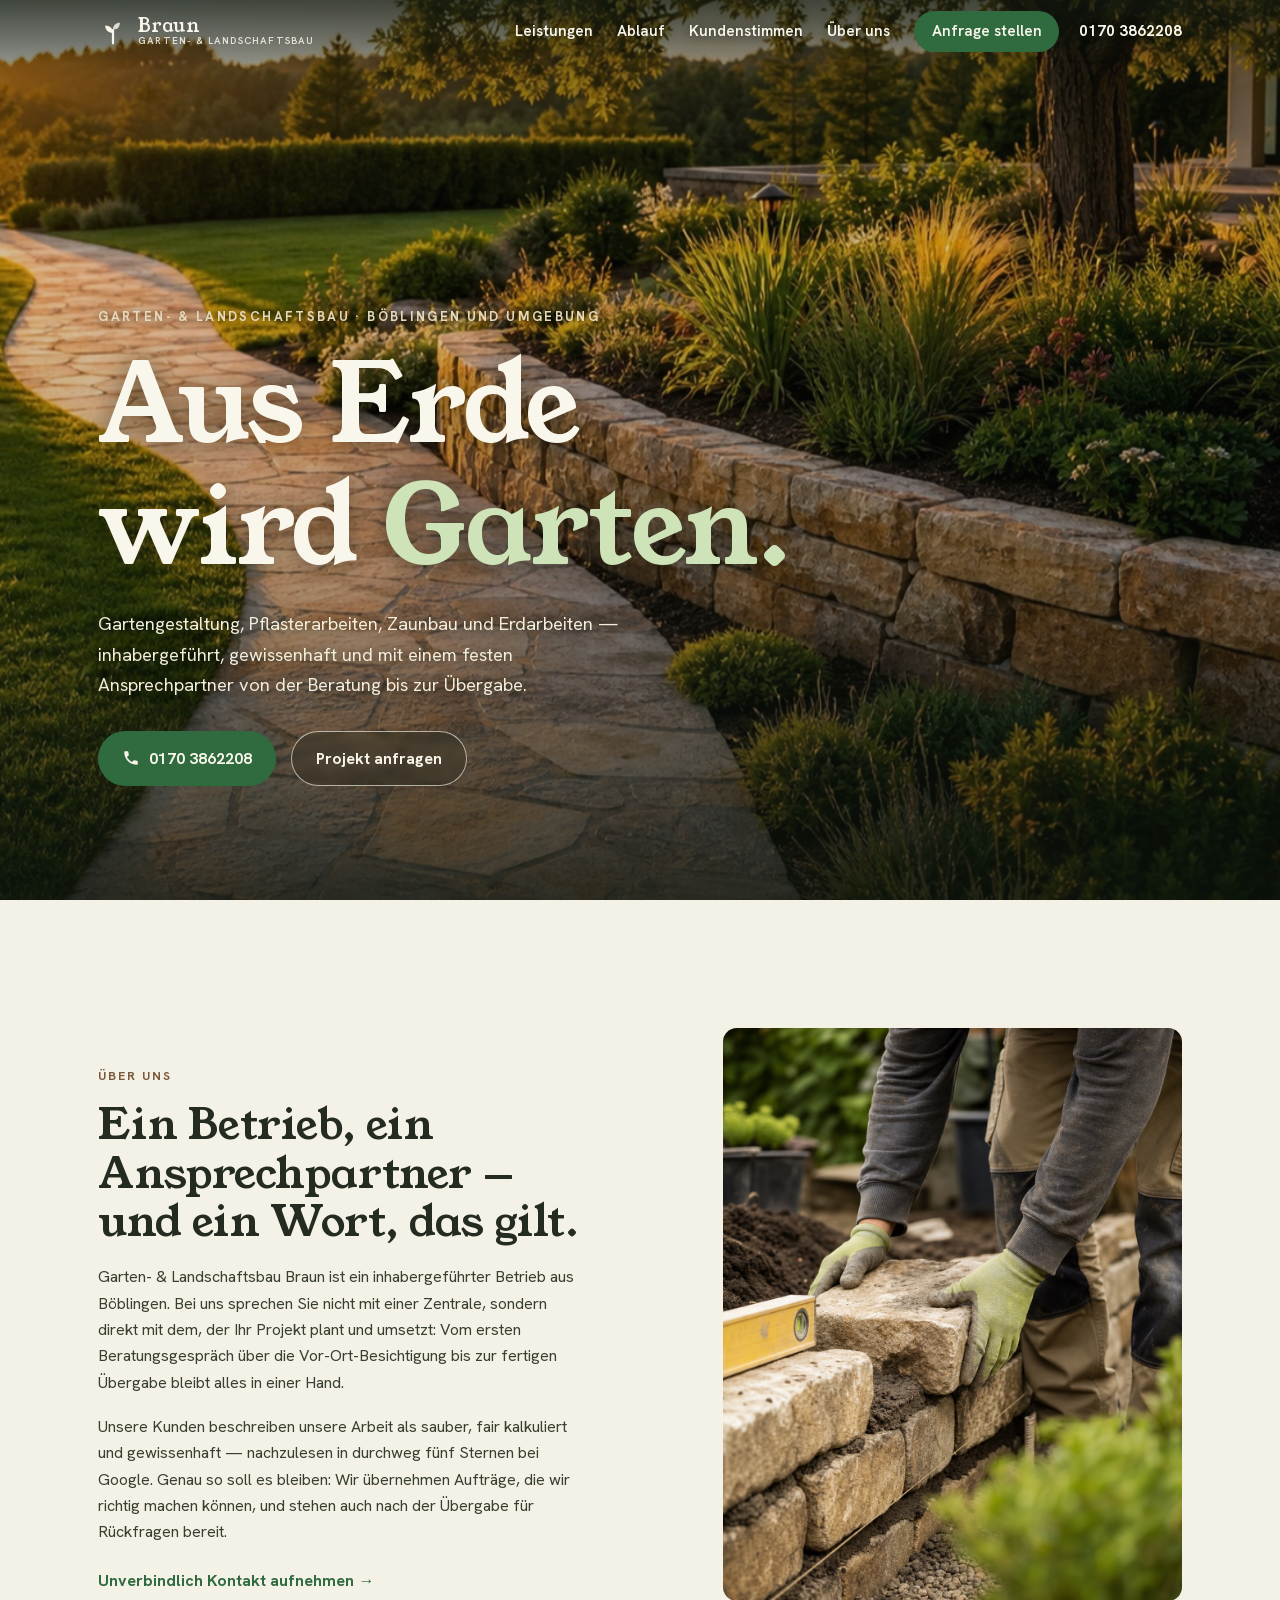
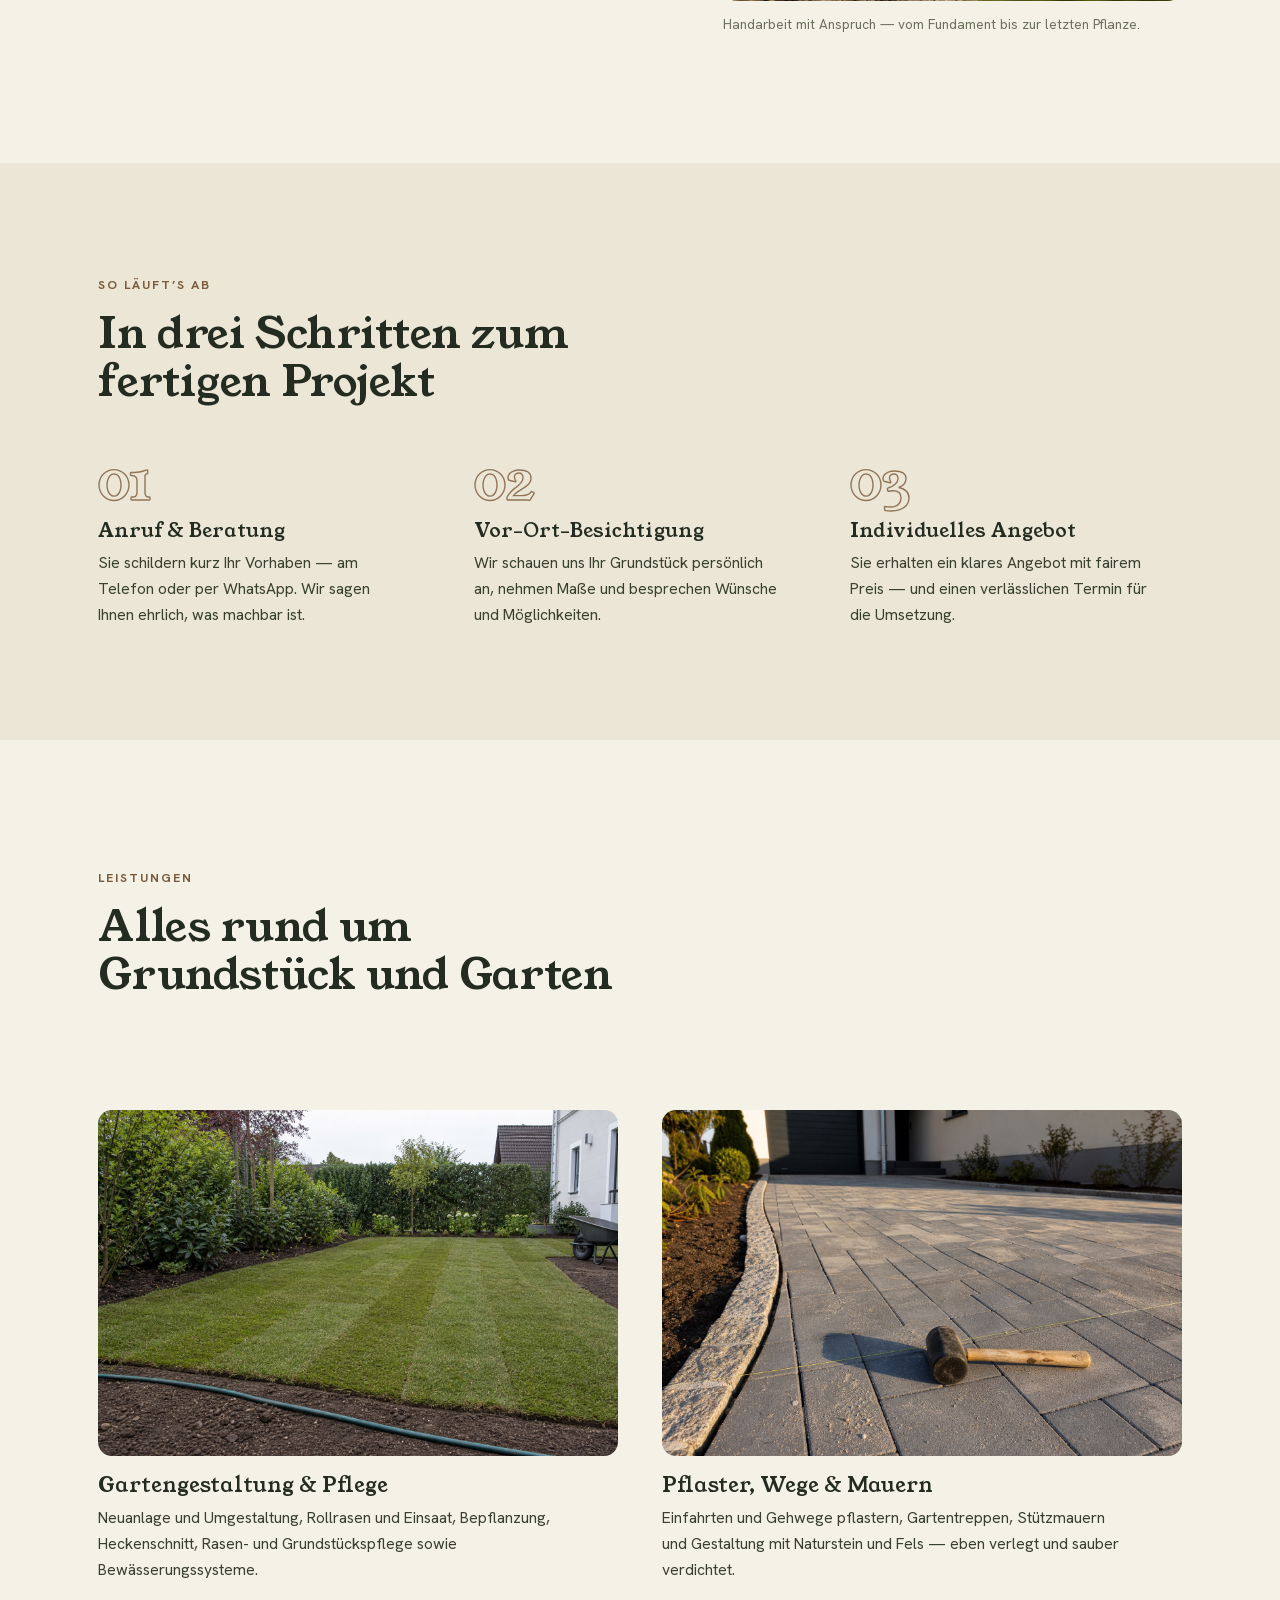
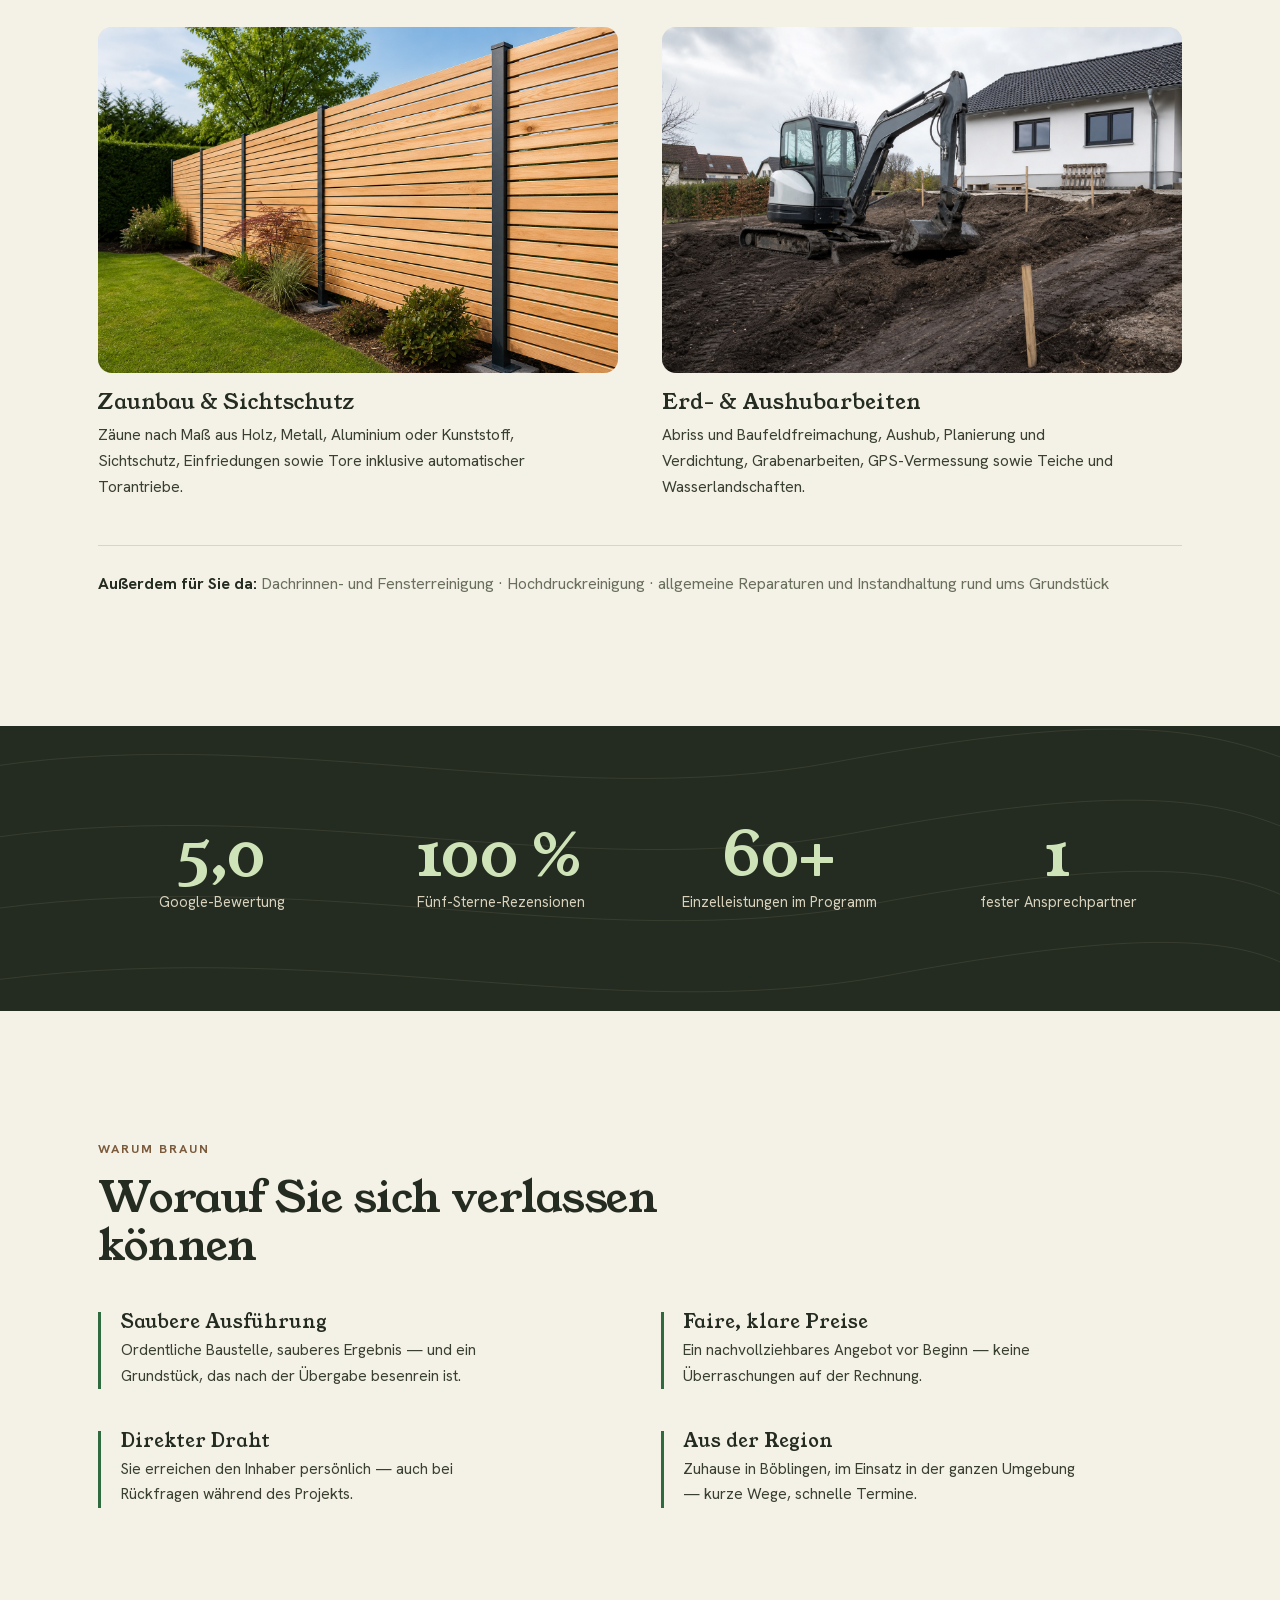
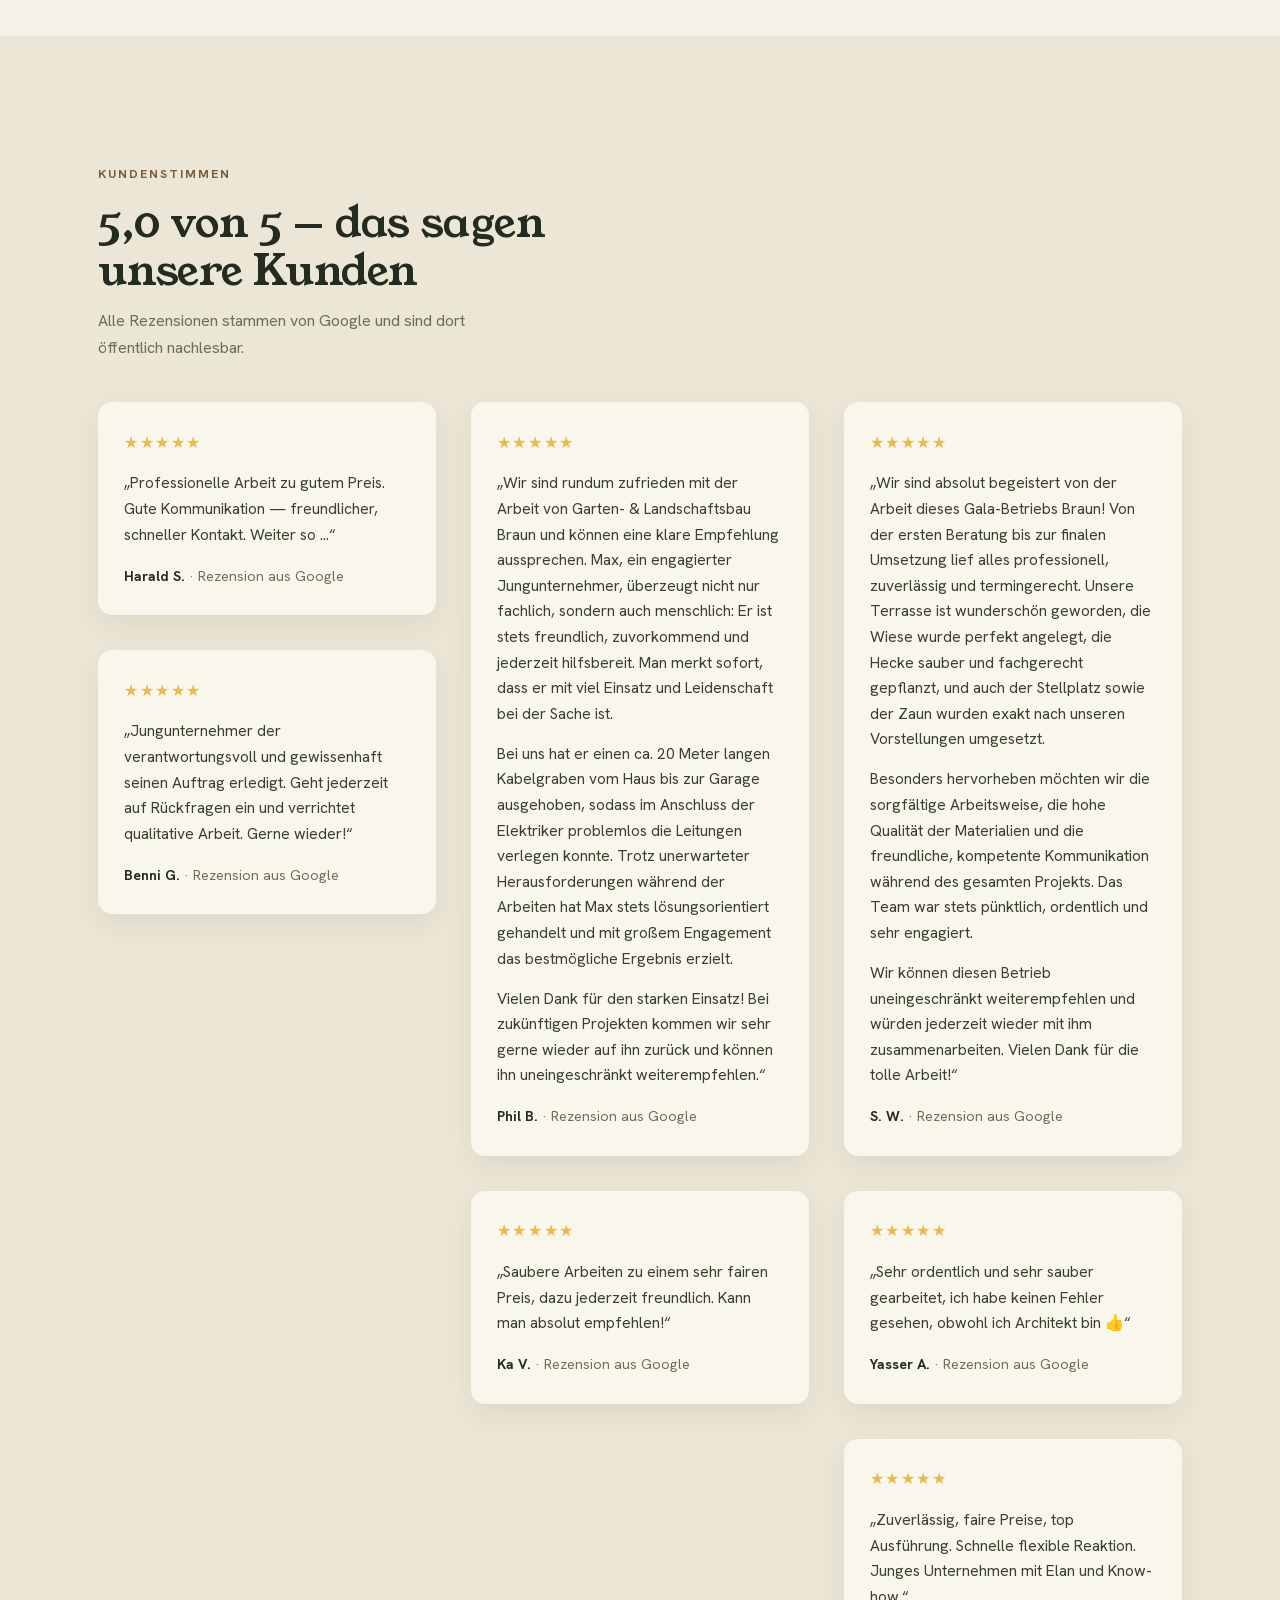
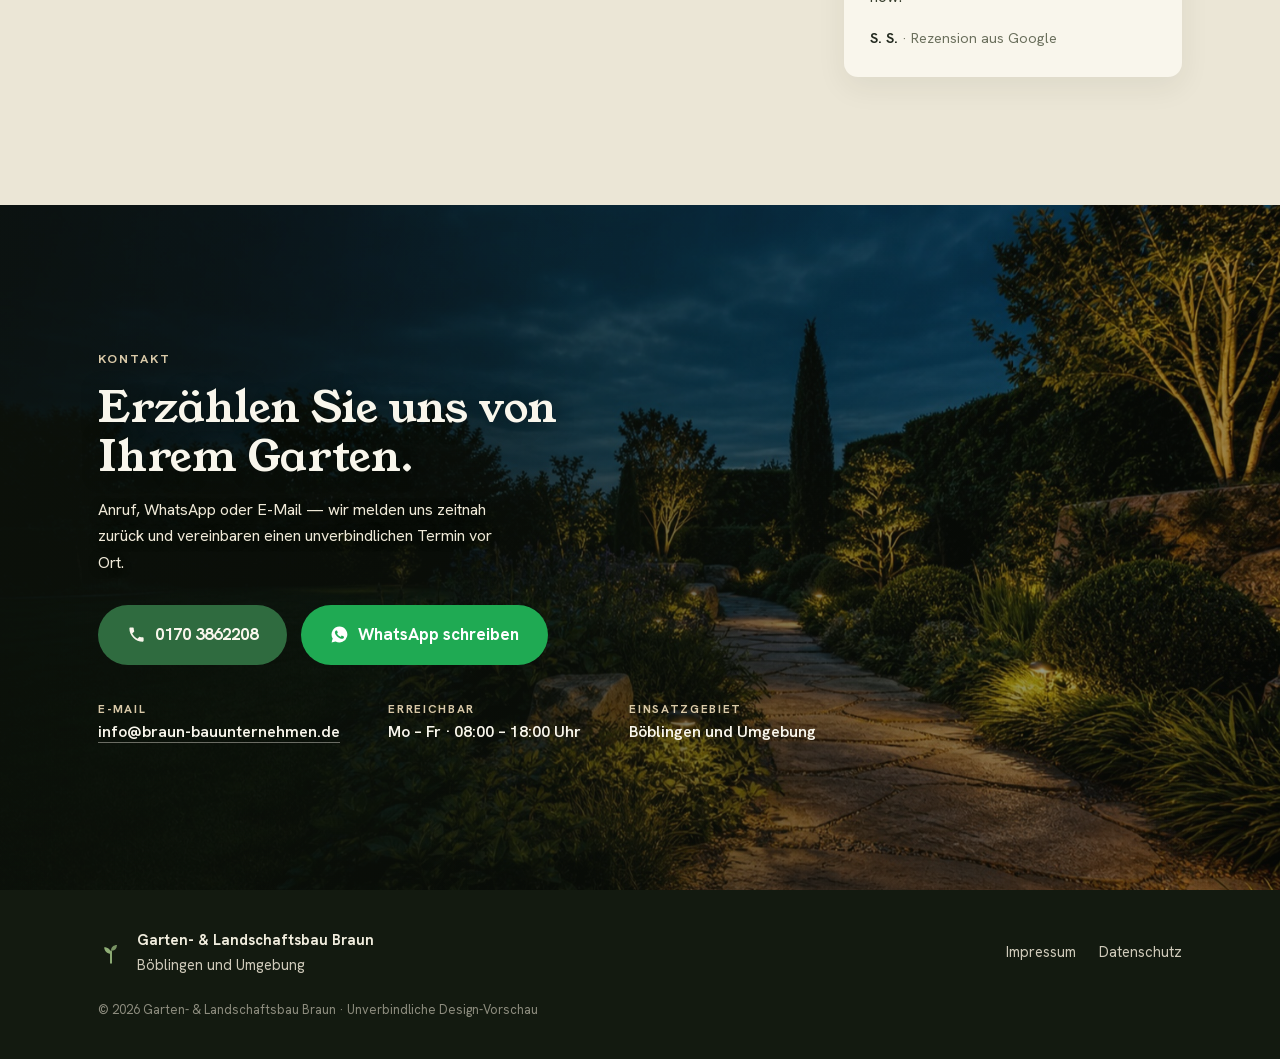
==== commit 444c9a92: "Alle 7 Google-Rezensionen vollständig + Spalten-Layout Co-Authored-By: Claude Fable 5 <noreply@anthr" ====
--- a/index.html
+++ b/index.html
@@ -252,21 +252,61 @@
       <div class="review-grid">
         <blockquote class="review reveal">
           <span class="stars" aria-label="5 von 5 Sternen">★★★★★</span>
+          <p>„Professionelle Arbeit zu gutem Preis. Gute Kommunikation — freundlicher,
+          schneller Kontakt. Weiter so&nbsp;…“</p>
+          <footer><strong>Harald S.</strong> · Rezension aus Google</footer>
+        </blockquote>
+        <blockquote class="review reveal">
+          <span class="stars" aria-label="5 von 5 Sternen">★★★★★</span>
           <p>„Jungunternehmer der verantwortungsvoll und gewissenhaft seinen Auftrag erledigt.
           Geht jederzeit auf Rückfragen ein und verrichtet qualitative Arbeit. Gerne wieder!“</p>
           <footer><strong>Benni G.</strong> · Rezension aus Google</footer>
         </blockquote>
-        <blockquote class="review reveal d1">
+        <blockquote class="review reveal">
+          <span class="stars" aria-label="5 von 5 Sternen">★★★★★</span>
+          <p>„Wir sind rundum zufrieden mit der Arbeit von Garten- &amp; Landschaftsbau Braun und können
+          eine klare Empfehlung aussprechen. Max, ein engagierter Jungunternehmer, überzeugt nicht nur
+          fachlich, sondern auch menschlich: Er ist stets freundlich, zuvorkommend und jederzeit
+          hilfsbereit. Man merkt sofort, dass er mit viel Einsatz und Leidenschaft bei der Sache ist.</p>
+          <p>Bei uns hat er einen ca. 20 Meter langen Kabelgraben vom Haus bis zur Garage ausgehoben,
+          sodass im Anschluss der Elektriker problemlos die Leitungen verlegen konnte. Trotz
+          unerwarteter Herausforderungen während der Arbeiten hat Max stets lösungsorientiert
+          gehandelt und mit großem Engagement das bestmögliche Ergebnis erzielt.</p>
+          <p>Vielen Dank für den starken Einsatz! Bei zukünftigen Projekten kommen wir sehr gerne
+          wieder auf ihn zurück und können ihn uneingeschränkt weiterempfehlen.“</p>
+          <footer><strong>Phil B.</strong> · Rezension aus Google</footer>
+        </blockquote>
+        <blockquote class="review reveal">
           <span class="stars" aria-label="5 von 5 Sternen">★★★★★</span>
           <p>„Saubere Arbeiten zu einem sehr fairen Preis, dazu jederzeit freundlich.
           Kann man absolut empfehlen!“</p>
           <footer><strong>Ka V.</strong> · Rezension aus Google</footer>
         </blockquote>
-        <blockquote class="review reveal d2">
+        <blockquote class="review reveal">
           <span class="stars" aria-label="5 von 5 Sternen">★★★★★</span>
           <p>„Wir sind absolut begeistert von der Arbeit dieses Gala-Betriebs Braun! Von der ersten
-          Beratung bis zur finalen Umsetzung lief alles professionell, zuverlässig …“</p>
+          Beratung bis zur finalen Umsetzung lief alles professionell, zuverlässig und termingerecht.
+          Unsere Terrasse ist wunderschön geworden, die Wiese wurde perfekt angelegt, die Hecke sauber
+          und fachgerecht gepflanzt, und auch der Stellplatz sowie der Zaun wurden exakt nach unseren
+          Vorstellungen umgesetzt.</p>
+          <p>Besonders hervorheben möchten wir die sorgfältige Arbeitsweise, die hohe Qualität der
+          Materialien und die freundliche, kompetente Kommunikation während des gesamten Projekts.
+          Das Team war stets pünktlich, ordentlich und sehr engagiert.</p>
+          <p>Wir können diesen Betrieb uneingeschränkt weiterempfehlen und würden jederzeit wieder
+          mit ihm zusammenarbeiten. Vielen Dank für die tolle Arbeit!“</p>
           <footer><strong>S. W.</strong> · Rezension aus Google</footer>
+        </blockquote>
+        <blockquote class="review reveal">
+          <span class="stars" aria-label="5 von 5 Sternen">★★★★★</span>
+          <p>„Sehr ordentlich und sehr sauber gearbeitet, ich habe keinen Fehler gesehen,
+          obwohl ich Architekt bin 👍“</p>
+          <footer><strong>Yasser A.</strong> · Rezension aus Google</footer>
+        </blockquote>
+        <blockquote class="review reveal">
+          <span class="stars" aria-label="5 von 5 Sternen">★★★★★</span>
+          <p>„Zuverlässig, faire Preise, top Ausführung. Schnelle flexible Reaktion.
+          Junges Unternehmen mit Elan und Know-how.“</p>
+          <footer><strong>S. S.</strong> · Rezension aus Google</footer>
         </blockquote>
       </div>
     </div>
--- a/css/styles.css
+++ b/css/styles.css
@@ -340,18 +340,19 @@
 /* ---------- Kundenstimmen ---------- */
 .reviews { padding: clamp(4.5rem, 10vw, 8rem) 0; background: var(--paper-2); }
 .review-grid {
-  display: grid; grid-template-columns: repeat(3, 1fr);
-  gap: clamp(1.4rem, 3vw, 2.2rem); margin-top: 2.6rem;
+  columns: 3; column-gap: clamp(1.4rem, 3vw, 2.2rem); margin-top: 2.6rem;
 }
 .review {
   background: var(--cream); border-radius: 14px; padding: 1.7rem 1.6rem;
   box-shadow: 0 10px 30px rgba(36, 43, 32, 0.07);
   display: flex; flex-direction: column; gap: 0.9rem;
-}
-.review p { color: var(--ink-soft); font-size: 0.97rem; flex: 1; }
-.review footer { font-size: 0.88rem; color: var(--muted); }
+  break-inside: avoid; margin-bottom: clamp(1.4rem, 3vw, 2.2rem);
+}
+.review p { color: var(--ink-soft); font-size: 0.97rem; }
+.review footer { font-size: 0.88rem; color: var(--muted); margin-top: 0.2rem; }
 .review footer strong { color: var(--ink); }
-@media (max-width: 860px) { .review-grid { grid-template-columns: 1fr; } }
+@media (max-width: 1000px) { .review-grid { columns: 2; } }
+@media (max-width: 680px) { .review-grid { columns: 1; } }
 
 /* ---------- Kontakt ---------- */
 .contact {
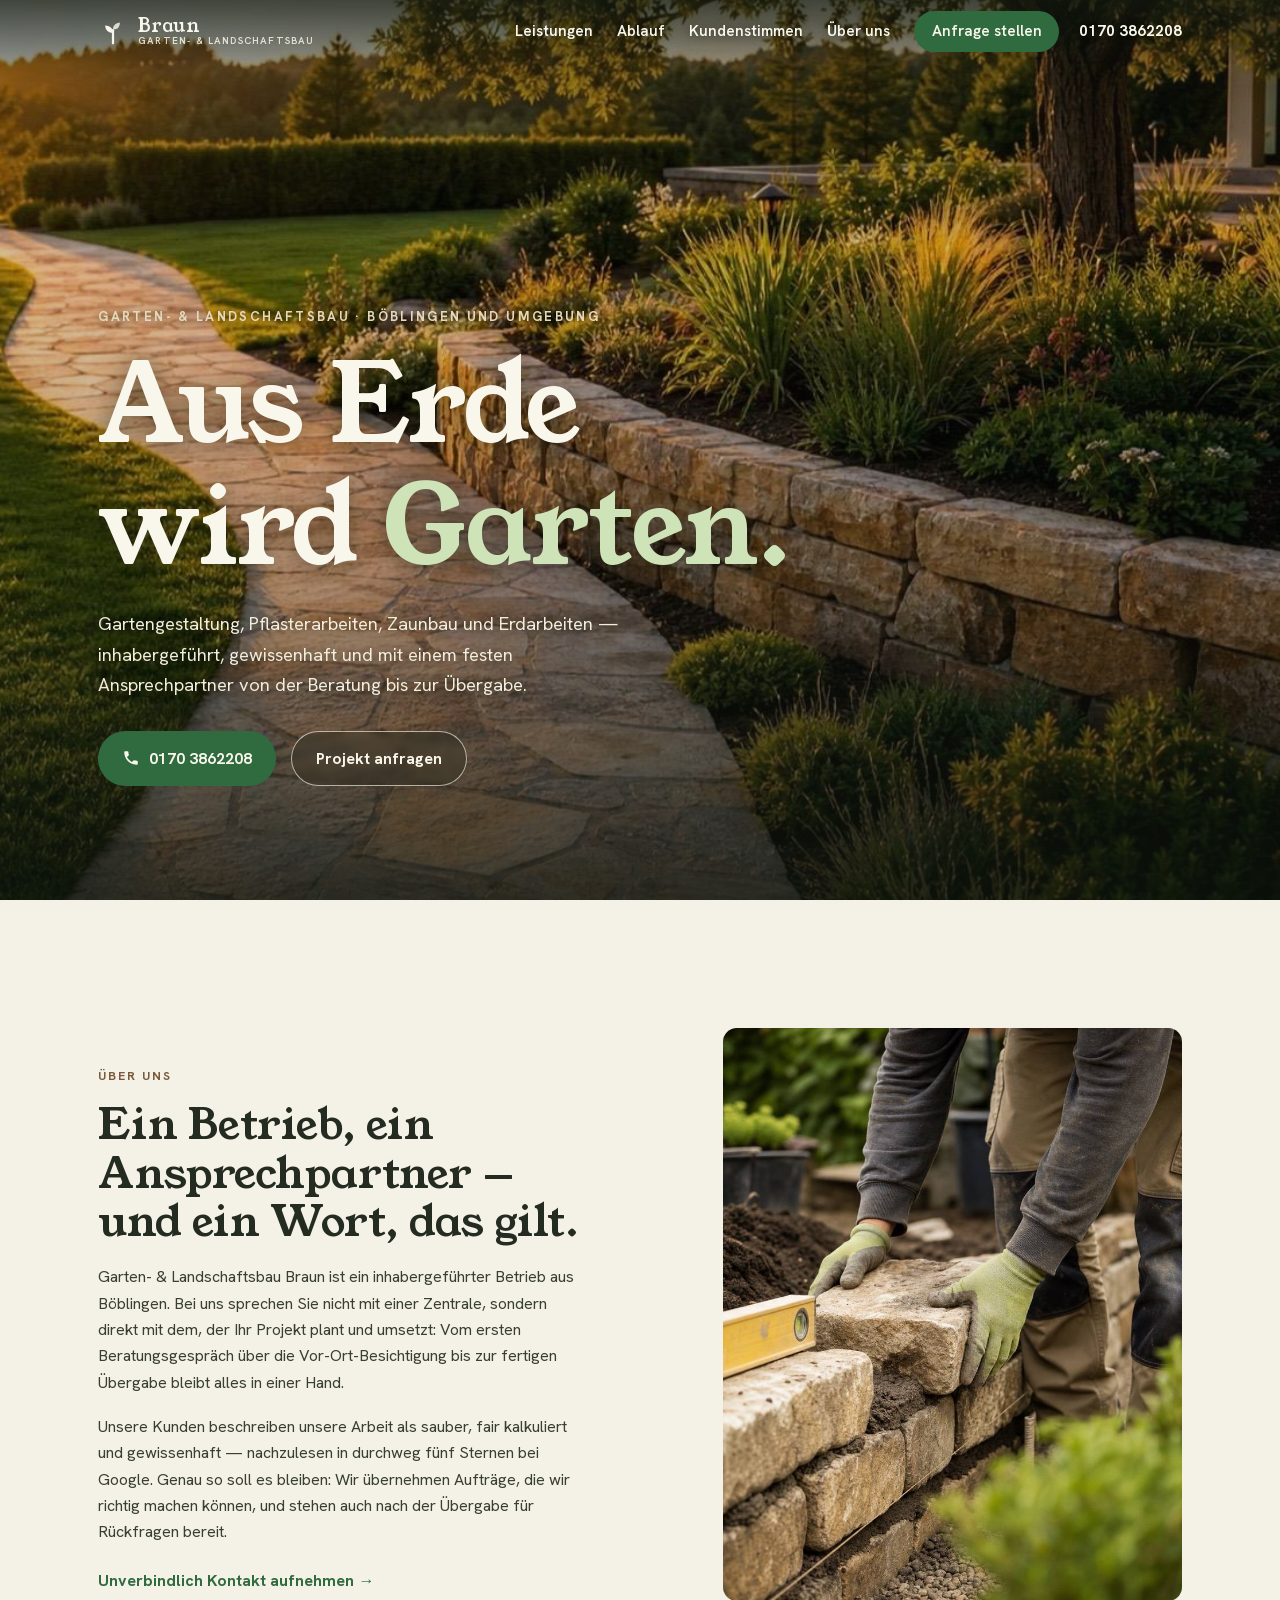
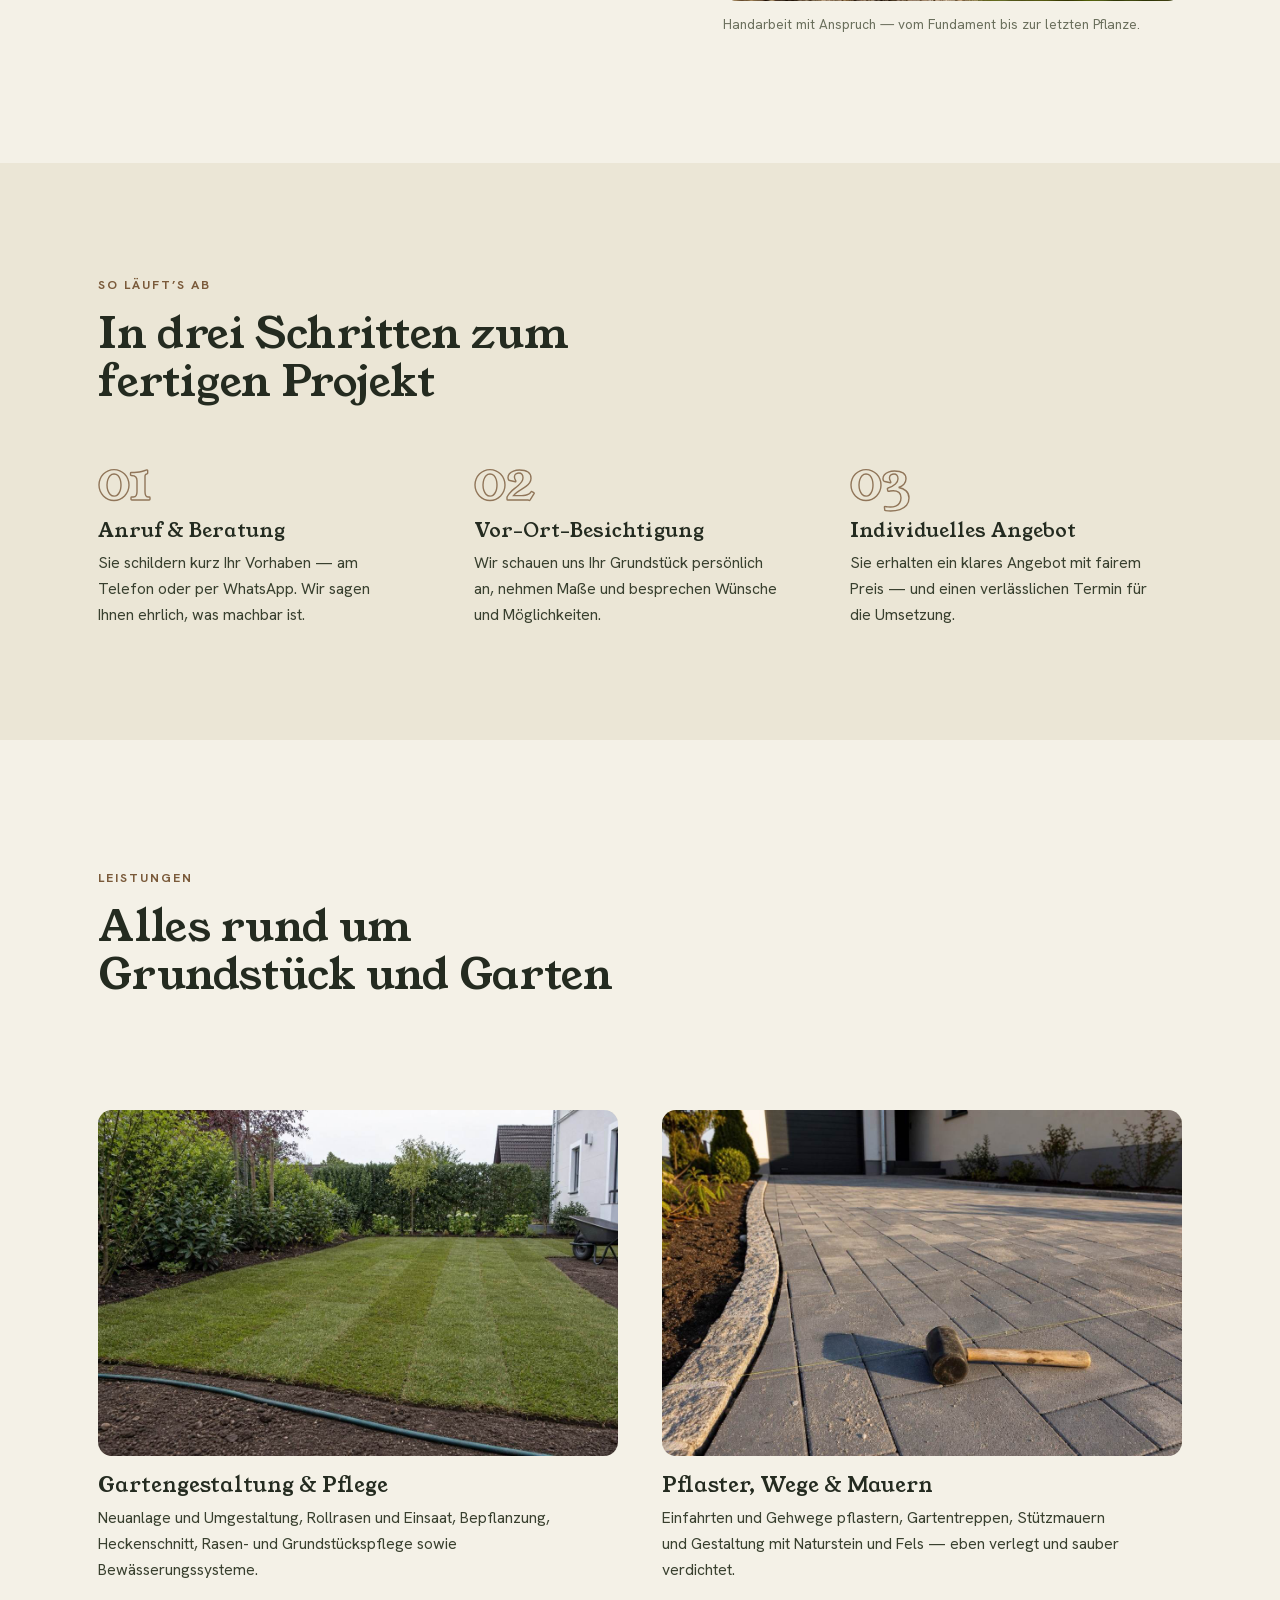
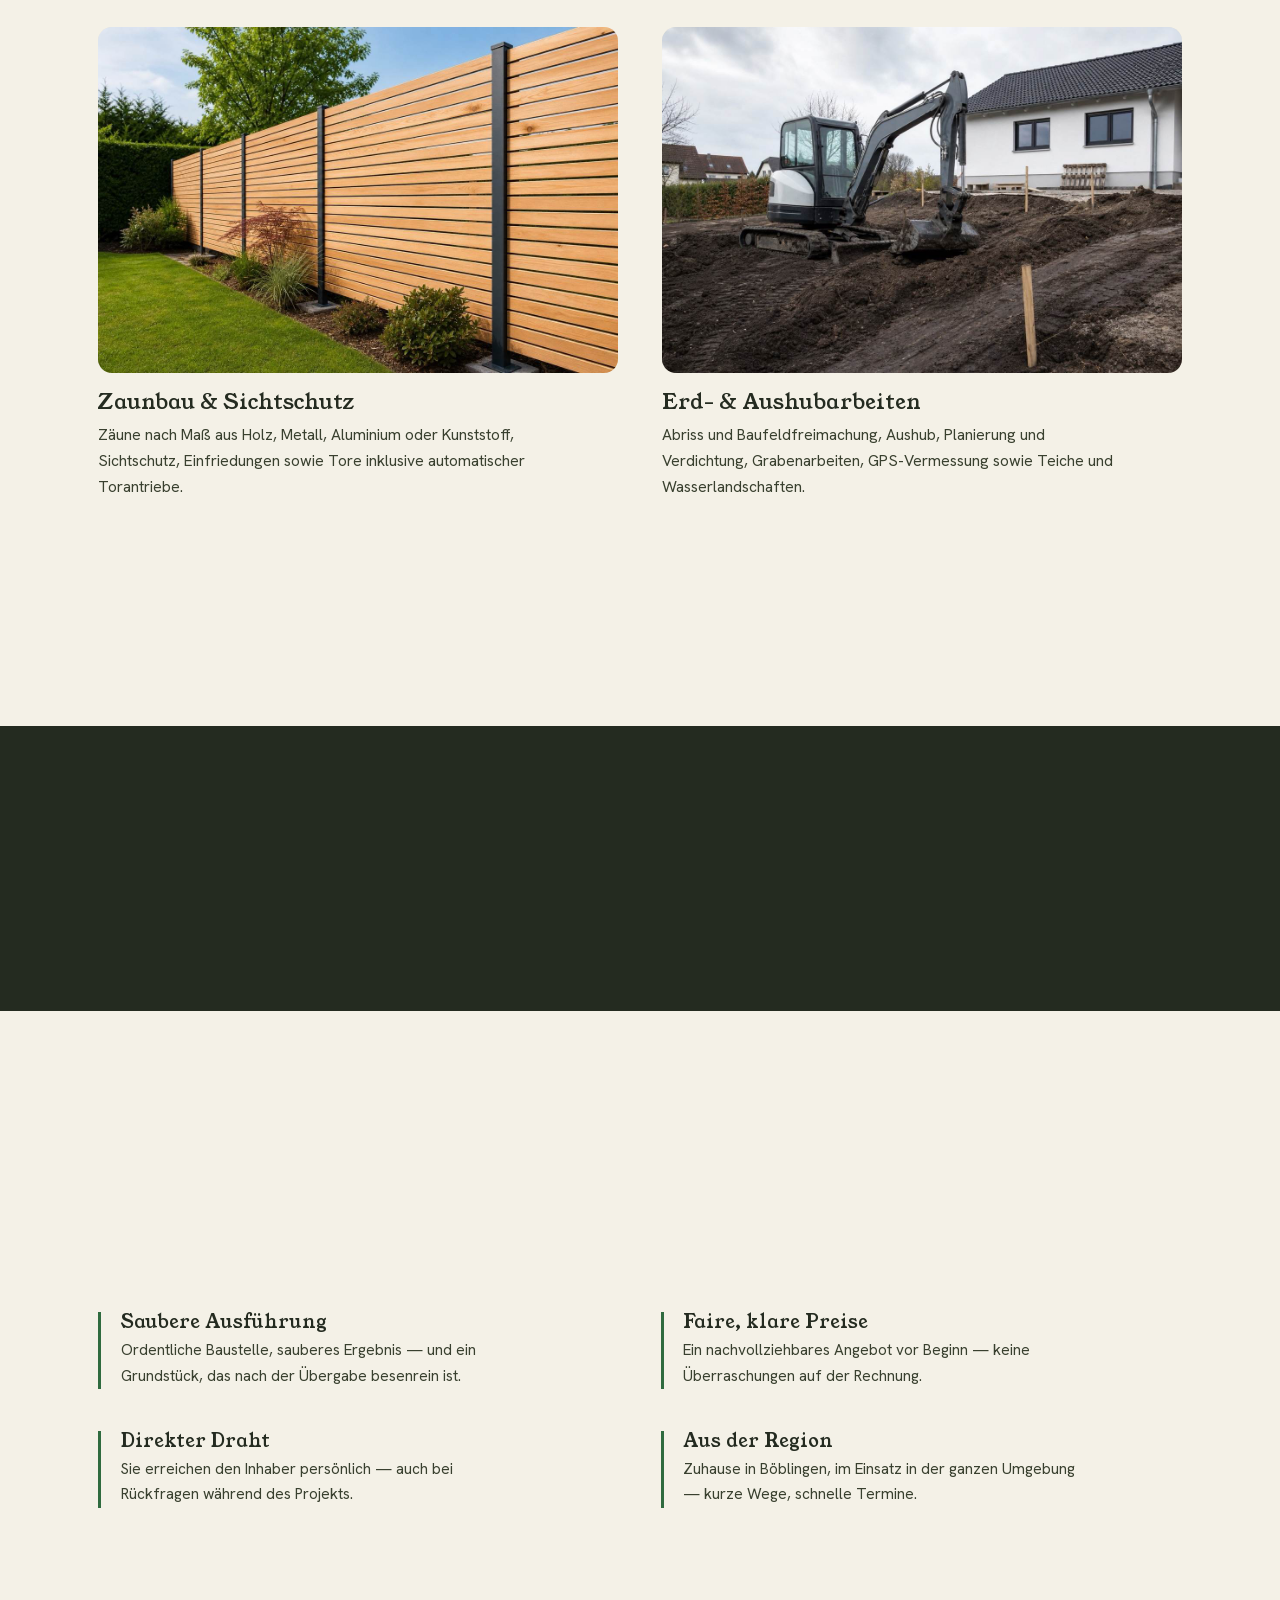
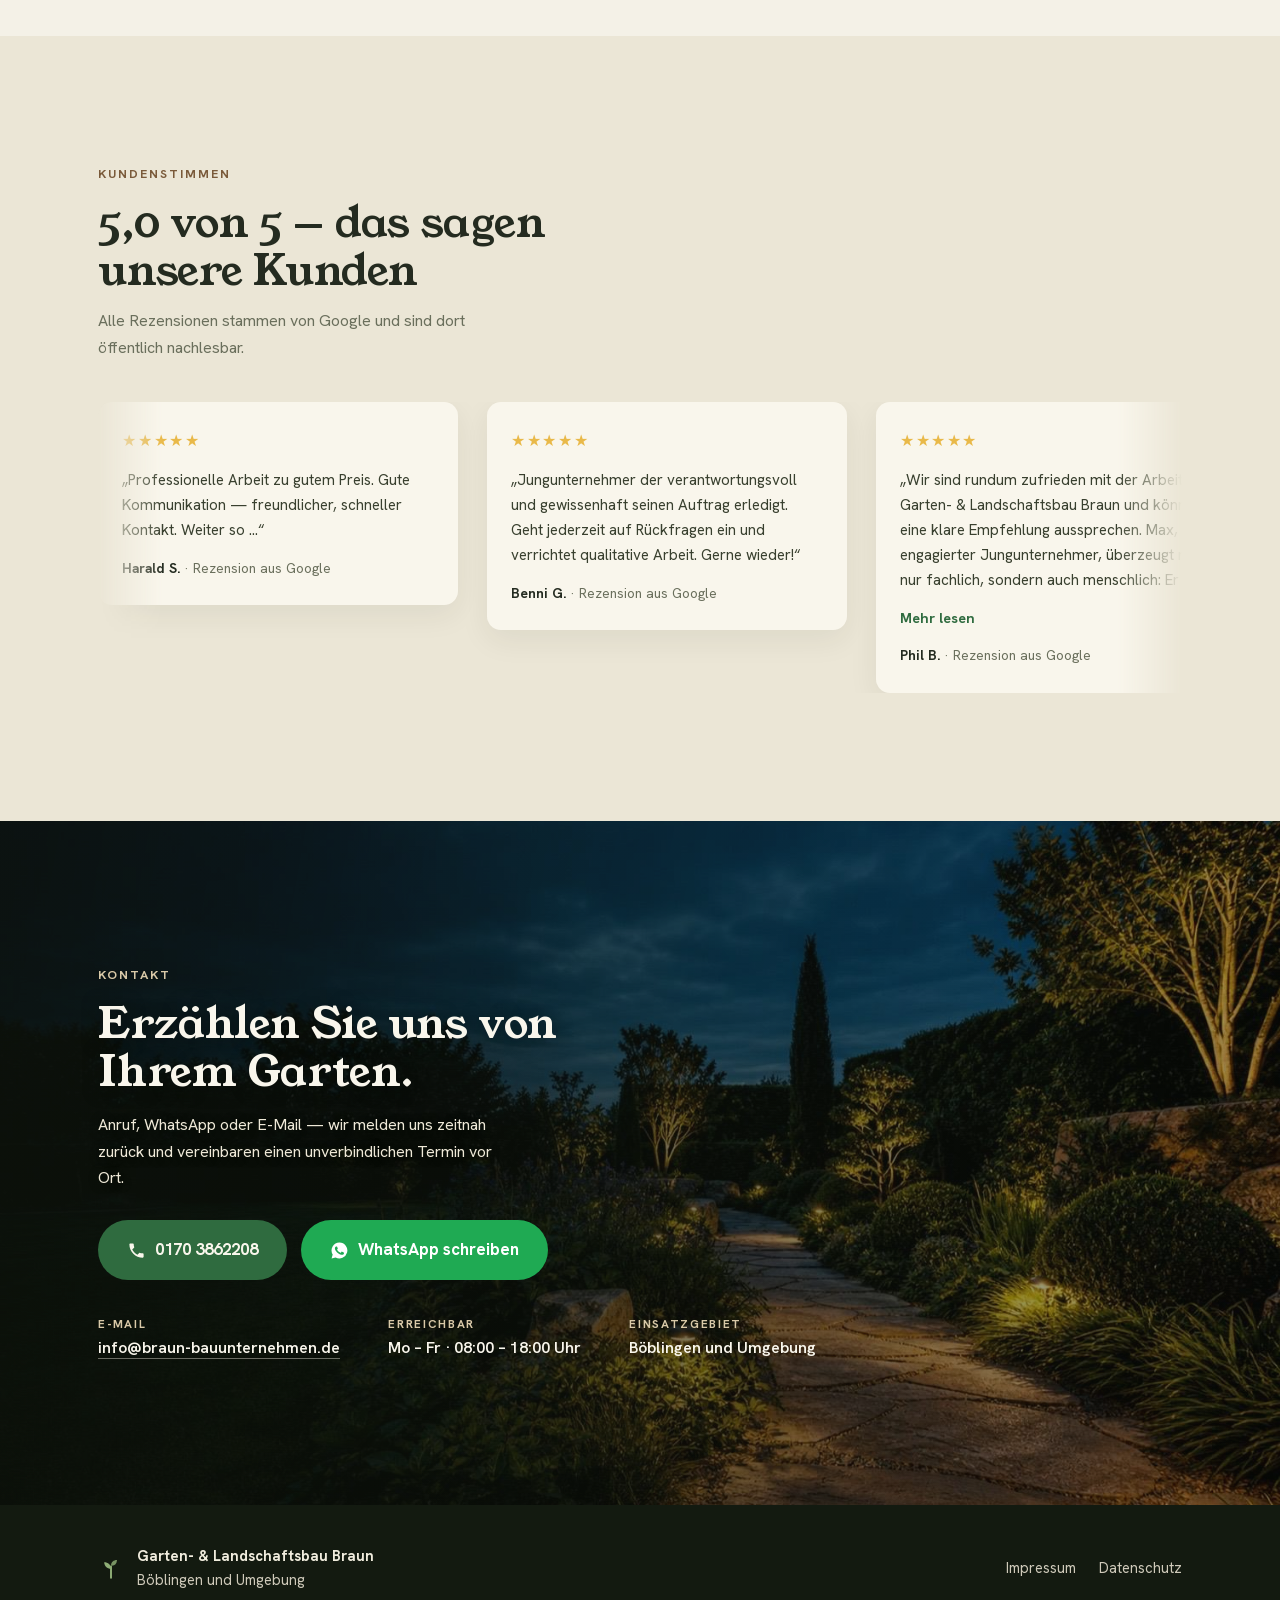
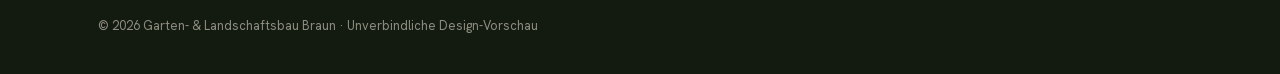
==== commit 1ccfe0c6: "Liane im Zahlen-Band + Kundenstimmen-Laufkarussell mit Mehr-lesen Co-Authored-By: Claude Fable 5 <no" ====
--- a/index.html
+++ b/index.html
@@ -199,13 +199,47 @@
 
   <!-- ============ ZAHLEN ============ -->
   <section class="stats">
-    <div class="stats-contours" aria-hidden="true">
-      <svg viewBox="0 0 1440 400" preserveAspectRatio="xMidYMid slice">
-        <g fill="none" stroke="currentColor" stroke-width="1">
-          <path d="M-40 90 C 300 30, 620 140, 940 80 S 1360 40, 1480 90"/>
-          <path d="M-40 170 C 320 110, 640 220, 960 160 S 1380 120, 1480 170"/>
-          <path d="M-40 250 C 340 190, 660 300, 980 240 S 1400 200, 1480 250"/>
-          <path d="M-40 330 C 360 270, 680 380, 1000 320 S 1420 280, 1480 330"/>
+    <div class="stats-liana" aria-hidden="true">
+      <svg class="liana-top" viewBox="0 0 1440 140" preserveAspectRatio="xMidYMin slice">
+        <defs>
+          <path id="leaf" d="M0 0 C 7 -16, 26 -22, 38 -8 C 28 6, 9 8, 0 0 Z"/>
+          <path id="curl" d="M0 0 C 12 -3 20 -10 18 -19 C 16 -27 6 -27 5 -19 C 4 -13 11 -10 15 -14" fill="none"/>
+        </defs>
+        <path class="liana-stem" pathLength="1" d="M-20 20 Q 110 92 240 30 Q 310 -2 380 24 Q 510 96 640 32 Q 705 4 780 26 Q 905 98 1040 34 Q 1110 6 1190 26 Q 1310 94 1460 28"/>
+        <g class="liana-leaves">
+          <g transform="translate(110 59) rotate(150)"><use href="#leaf" class="lf"/></g>
+          <g transform="translate(58 46) rotate(115) scale(0.7)"><use href="#leaf" class="lf"/></g>
+          <g transform="translate(240 30) rotate(-35) scale(0.8)"><use href="#leaf" class="lf"/></g>
+          <g transform="translate(310 13) rotate(-75) scale(0.7)"><use href="#curl" class="lf"/></g>
+          <g transform="translate(510 62) rotate(160)"><use href="#leaf" class="lf"/></g>
+          <g transform="translate(444 52) rotate(120) scale(0.75)"><use href="#leaf" class="lf"/></g>
+          <g transform="translate(640 32) rotate(-30) scale(0.85)"><use href="#leaf" class="lf"/></g>
+          <g transform="translate(708 17) rotate(-70) scale(0.75)"><use href="#curl" class="lf"/></g>
+          <g transform="translate(908 64) rotate(155)"><use href="#leaf" class="lf"/></g>
+          <g transform="translate(842 56) rotate(115) scale(0.7)"><use href="#leaf" class="lf"/></g>
+          <g transform="translate(1040 34) rotate(-32) scale(0.8)"><use href="#leaf" class="lf"/></g>
+          <g transform="translate(1113 18) rotate(-72) scale(0.75)"><use href="#curl" class="lf"/></g>
+          <g transform="translate(1318 61) rotate(158) scale(0.95)"><use href="#leaf" class="lf"/></g>
+          <g transform="translate(1250 52) rotate(120) scale(0.7)"><use href="#leaf" class="lf"/></g>
+        </g>
+      </svg>
+      <svg class="liana-bottom" viewBox="0 0 1440 140" preserveAspectRatio="xMidYMax slice">
+        <path class="liana-stem stem-2" pathLength="1" d="M-20 122 Q 110 48 240 110 Q 310 142 380 116 Q 510 44 640 108 Q 705 136 780 114 Q 905 42 1040 106 Q 1110 134 1190 114 Q 1310 46 1460 112"/>
+        <g class="liana-leaves">
+          <g transform="translate(110 81) rotate(-25)"><use href="#leaf" class="lf"/></g>
+          <g transform="translate(180 74) rotate(-60) scale(0.7)"><use href="#leaf" class="lf"/></g>
+          <g transform="translate(240 110) rotate(155) scale(0.8)"><use href="#leaf" class="lf"/></g>
+          <g transform="translate(312 128) rotate(110) scale(0.7)"><use href="#curl" class="lf"/></g>
+          <g transform="translate(510 78) rotate(-20)"><use href="#leaf" class="lf"/></g>
+          <g transform="translate(578 72) rotate(-55) scale(0.75)"><use href="#leaf" class="lf"/></g>
+          <g transform="translate(640 108) rotate(150) scale(0.85)"><use href="#leaf" class="lf"/></g>
+          <g transform="translate(710 125) rotate(105) scale(0.75)"><use href="#curl" class="lf"/></g>
+          <g transform="translate(908 76) rotate(-25)"><use href="#leaf" class="lf"/></g>
+          <g transform="translate(975 71) rotate(-58) scale(0.7)"><use href="#leaf" class="lf"/></g>
+          <g transform="translate(1040 106) rotate(152) scale(0.8)"><use href="#leaf" class="lf"/></g>
+          <g transform="translate(1114 123) rotate(108) scale(0.75)"><use href="#curl" class="lf"/></g>
+          <g transform="translate(1318 79) rotate(-22) scale(0.95)"><use href="#leaf" class="lf"/></g>
+          <g transform="translate(1386 72) rotate(-58) scale(0.7)"><use href="#leaf" class="lf"/></g>
         </g>
       </svg>
     </div>
@@ -249,65 +283,81 @@
       <p class="eyebrow reveal">Kundenstimmen</p>
       <h2 class="reveal">5,0 von 5 — das sagen unsere Kunden</h2>
       <p class="section-lead reveal d1">Alle Rezensionen stammen von Google und sind dort öffentlich nachlesbar.</p>
-      <div class="review-grid">
-        <blockquote class="review reveal">
-          <span class="stars" aria-label="5 von 5 Sternen">★★★★★</span>
-          <p>„Professionelle Arbeit zu gutem Preis. Gute Kommunikation — freundlicher,
-          schneller Kontakt. Weiter so&nbsp;…“</p>
-          <footer><strong>Harald S.</strong> · Rezension aus Google</footer>
-        </blockquote>
-        <blockquote class="review reveal">
-          <span class="stars" aria-label="5 von 5 Sternen">★★★★★</span>
-          <p>„Jungunternehmer der verantwortungsvoll und gewissenhaft seinen Auftrag erledigt.
-          Geht jederzeit auf Rückfragen ein und verrichtet qualitative Arbeit. Gerne wieder!“</p>
-          <footer><strong>Benni G.</strong> · Rezension aus Google</footer>
-        </blockquote>
-        <blockquote class="review reveal">
-          <span class="stars" aria-label="5 von 5 Sternen">★★★★★</span>
-          <p>„Wir sind rundum zufrieden mit der Arbeit von Garten- &amp; Landschaftsbau Braun und können
-          eine klare Empfehlung aussprechen. Max, ein engagierter Jungunternehmer, überzeugt nicht nur
-          fachlich, sondern auch menschlich: Er ist stets freundlich, zuvorkommend und jederzeit
-          hilfsbereit. Man merkt sofort, dass er mit viel Einsatz und Leidenschaft bei der Sache ist.</p>
-          <p>Bei uns hat er einen ca. 20 Meter langen Kabelgraben vom Haus bis zur Garage ausgehoben,
-          sodass im Anschluss der Elektriker problemlos die Leitungen verlegen konnte. Trotz
-          unerwarteter Herausforderungen während der Arbeiten hat Max stets lösungsorientiert
-          gehandelt und mit großem Engagement das bestmögliche Ergebnis erzielt.</p>
-          <p>Vielen Dank für den starken Einsatz! Bei zukünftigen Projekten kommen wir sehr gerne
-          wieder auf ihn zurück und können ihn uneingeschränkt weiterempfehlen.“</p>
-          <footer><strong>Phil B.</strong> · Rezension aus Google</footer>
-        </blockquote>
-        <blockquote class="review reveal">
-          <span class="stars" aria-label="5 von 5 Sternen">★★★★★</span>
-          <p>„Saubere Arbeiten zu einem sehr fairen Preis, dazu jederzeit freundlich.
-          Kann man absolut empfehlen!“</p>
-          <footer><strong>Ka V.</strong> · Rezension aus Google</footer>
-        </blockquote>
-        <blockquote class="review reveal">
-          <span class="stars" aria-label="5 von 5 Sternen">★★★★★</span>
-          <p>„Wir sind absolut begeistert von der Arbeit dieses Gala-Betriebs Braun! Von der ersten
-          Beratung bis zur finalen Umsetzung lief alles professionell, zuverlässig und termingerecht.
-          Unsere Terrasse ist wunderschön geworden, die Wiese wurde perfekt angelegt, die Hecke sauber
-          und fachgerecht gepflanzt, und auch der Stellplatz sowie der Zaun wurden exakt nach unseren
-          Vorstellungen umgesetzt.</p>
-          <p>Besonders hervorheben möchten wir die sorgfältige Arbeitsweise, die hohe Qualität der
-          Materialien und die freundliche, kompetente Kommunikation während des gesamten Projekts.
-          Das Team war stets pünktlich, ordentlich und sehr engagiert.</p>
-          <p>Wir können diesen Betrieb uneingeschränkt weiterempfehlen und würden jederzeit wieder
-          mit ihm zusammenarbeiten. Vielen Dank für die tolle Arbeit!“</p>
-          <footer><strong>S. W.</strong> · Rezension aus Google</footer>
-        </blockquote>
-        <blockquote class="review reveal">
-          <span class="stars" aria-label="5 von 5 Sternen">★★★★★</span>
-          <p>„Sehr ordentlich und sehr sauber gearbeitet, ich habe keinen Fehler gesehen,
-          obwohl ich Architekt bin 👍“</p>
-          <footer><strong>Yasser A.</strong> · Rezension aus Google</footer>
-        </blockquote>
-        <blockquote class="review reveal">
-          <span class="stars" aria-label="5 von 5 Sternen">★★★★★</span>
-          <p>„Zuverlässig, faire Preise, top Ausführung. Schnelle flexible Reaktion.
-          Junges Unternehmen mit Elan und Know-how.“</p>
-          <footer><strong>S. S.</strong> · Rezension aus Google</footer>
-        </blockquote>
+      <div class="review-viewport reveal" id="reviewViewport">
+        <div class="review-track" id="reviewTrack">
+          <blockquote class="review">
+            <span class="stars" aria-label="5 von 5 Sternen">★★★★★</span>
+            <div class="review-body">
+              <p>„Professionelle Arbeit zu gutem Preis. Gute Kommunikation — freundlicher,
+              schneller Kontakt. Weiter so&nbsp;…“</p>
+            </div>
+            <footer><strong>Harald S.</strong> · Rezension aus Google</footer>
+          </blockquote>
+          <blockquote class="review">
+            <span class="stars" aria-label="5 von 5 Sternen">★★★★★</span>
+            <div class="review-body">
+              <p>„Jungunternehmer der verantwortungsvoll und gewissenhaft seinen Auftrag erledigt.
+              Geht jederzeit auf Rückfragen ein und verrichtet qualitative Arbeit. Gerne wieder!“</p>
+            </div>
+            <footer><strong>Benni G.</strong> · Rezension aus Google</footer>
+          </blockquote>
+          <blockquote class="review">
+            <span class="stars" aria-label="5 von 5 Sternen">★★★★★</span>
+            <div class="review-body">
+              <p>„Wir sind rundum zufrieden mit der Arbeit von Garten- &amp; Landschaftsbau Braun und können
+              eine klare Empfehlung aussprechen. Max, ein engagierter Jungunternehmer, überzeugt nicht nur
+              fachlich, sondern auch menschlich: Er ist stets freundlich, zuvorkommend und jederzeit
+              hilfsbereit. Man merkt sofort, dass er mit viel Einsatz und Leidenschaft bei der Sache ist.</p>
+              <p>Bei uns hat er einen ca. 20 Meter langen Kabelgraben vom Haus bis zur Garage ausgehoben,
+              sodass im Anschluss der Elektriker problemlos die Leitungen verlegen konnte. Trotz
+              unerwarteter Herausforderungen während der Arbeiten hat Max stets lösungsorientiert
+              gehandelt und mit großem Engagement das bestmögliche Ergebnis erzielt.</p>
+              <p>Vielen Dank für den starken Einsatz! Bei zukünftigen Projekten kommen wir sehr gerne
+              wieder auf ihn zurück und können ihn uneingeschränkt weiterempfehlen.“</p>
+            </div>
+            <footer><strong>Phil B.</strong> · Rezension aus Google</footer>
+          </blockquote>
+          <blockquote class="review">
+            <span class="stars" aria-label="5 von 5 Sternen">★★★★★</span>
+            <div class="review-body">
+              <p>„Saubere Arbeiten zu einem sehr fairen Preis, dazu jederzeit freundlich.
+              Kann man absolut empfehlen!“</p>
+            </div>
+            <footer><strong>Ka V.</strong> · Rezension aus Google</footer>
+          </blockquote>
+          <blockquote class="review">
+            <span class="stars" aria-label="5 von 5 Sternen">★★★★★</span>
+            <div class="review-body">
+              <p>„Wir sind absolut begeistert von der Arbeit dieses Gala-Betriebs Braun! Von der ersten
+              Beratung bis zur finalen Umsetzung lief alles professionell, zuverlässig und termingerecht.
+              Unsere Terrasse ist wunderschön geworden, die Wiese wurde perfekt angelegt, die Hecke sauber
+              und fachgerecht gepflanzt, und auch der Stellplatz sowie der Zaun wurden exakt nach unseren
+              Vorstellungen umgesetzt.</p>
+              <p>Besonders hervorheben möchten wir die sorgfältige Arbeitsweise, die hohe Qualität der
+              Materialien und die freundliche, kompetente Kommunikation während des gesamten Projekts.
+              Das Team war stets pünktlich, ordentlich und sehr engagiert.</p>
+              <p>Wir können diesen Betrieb uneingeschränkt weiterempfehlen und würden jederzeit wieder
+              mit ihm zusammenarbeiten. Vielen Dank für die tolle Arbeit!“</p>
+            </div>
+            <footer><strong>S. W.</strong> · Rezension aus Google</footer>
+          </blockquote>
+          <blockquote class="review">
+            <span class="stars" aria-label="5 von 5 Sternen">★★★★★</span>
+            <div class="review-body">
+              <p>„Sehr ordentlich und sehr sauber gearbeitet, ich habe keinen Fehler gesehen,
+              obwohl ich Architekt bin 👍“</p>
+            </div>
+            <footer><strong>Yasser A.</strong> · Rezension aus Google</footer>
+          </blockquote>
+          <blockquote class="review">
+            <span class="stars" aria-label="5 von 5 Sternen">★★★★★</span>
+            <div class="review-body">
+              <p>„Zuverlässig, faire Preise, top Ausführung. Schnelle flexible Reaktion.
+              Junges Unternehmen mit Elan und Know-how.“</p>
+            </div>
+            <footer><strong>S. S.</strong> · Rezension aus Google</footer>
+          </blockquote>
+        </div>
       </div>
     </div>
   </section>
--- a/css/styles.css
+++ b/css/styles.css
@@ -308,10 +308,37 @@
   padding: clamp(3.5rem, 8vw, 6rem) 0;
   overflow: hidden;
 }
-.stats-contours {
-  position: absolute; inset: 0; color: rgba(216, 205, 168, 0.12); pointer-events: none;
-}
-.stats-contours svg { width: 100%; height: 100%; }
+.stats-liana {
+  position: absolute; inset: 0; pointer-events: none; overflow: hidden;
+}
+.stats-liana svg { position: absolute; left: 0; width: 100%; height: clamp(72px, 9vw, 132px); }
+.liana-top { top: 0; }
+.liana-bottom { bottom: 0; }
+.liana-stem {
+  fill: none; stroke: #8fae76; stroke-width: 2.4; stroke-linecap: round;
+  opacity: 0.6;
+  stroke-dasharray: 1; stroke-dashoffset: 1;
+  transition: stroke-dashoffset 2.4s ease-out;
+}
+.stem-2 { transition-delay: 0.3s; }
+.stats-liana .lf {
+  fill: rgba(207, 227, 184, 0.5); stroke: none;
+  opacity: 0; transform: scale(0.2);
+  transform-box: fill-box; transform-origin: 0% 50%;
+  transition: opacity 0.5s ease, transform 0.7s cubic-bezier(0.34, 1.4, 0.5, 1);
+}
+.stats-liana use[href="#curl"].lf { fill: none; stroke: #8fae76; stroke-width: 2; }
+.stats.grow .liana-stem { stroke-dashoffset: 0; }
+.stats.grow .lf { opacity: 1; transform: scale(1); }
+.stats.grow .liana-leaves g:nth-child(2n) .lf { transition-delay: 0.9s; }
+.stats.grow .liana-leaves g:nth-child(2n+1) .lf { transition-delay: 1.3s; }
+.stats.grow .liana-leaves g:nth-child(3n) .lf { transition-delay: 1.7s; }
+.stats.grow .liana-leaves g:nth-child(5n) .lf { transition-delay: 2.1s; }
+@media (prefers-reduced-motion: reduce) {
+  .liana-stem, .stats-liana .lf { transition: none; }
+  .liana-stem { stroke-dashoffset: 0; }
+  .stats-liana .lf { opacity: 1; transform: none; }
+}
 .stats-grid {
   position: relative;
   display: grid; grid-template-columns: repeat(4, 1fr); gap: 2rem;
@@ -339,20 +366,45 @@
 
 /* ---------- Kundenstimmen ---------- */
 .reviews { padding: clamp(4.5rem, 10vw, 8rem) 0; background: var(--paper-2); }
-.review-grid {
-  columns: 3; column-gap: clamp(1.4rem, 3vw, 2.2rem); margin-top: 2.6rem;
+.review-viewport {
+  overflow: hidden; margin-top: 2.6rem;
+  -webkit-mask-image: linear-gradient(to right, transparent, #000 6%, #000 94%, transparent);
+  mask-image: linear-gradient(to right, transparent, #000 6%, #000 94%, transparent);
+}
+.review-track {
+  display: flex; align-items: flex-start; gap: clamp(1.2rem, 2.5vw, 1.8rem);
+  width: max-content;
+  animation: review-marquee 55s linear infinite;
+}
+.review-track.paused, .review-viewport:hover .review-track { animation-play-state: paused; }
+@keyframes review-marquee {
+  from { transform: translateX(-50%); }
+  to { transform: translateX(0); }
 }
 .review {
-  background: var(--cream); border-radius: 14px; padding: 1.7rem 1.6rem;
+  background: var(--cream); border-radius: 14px; padding: 1.6rem 1.5rem;
   box-shadow: 0 10px 30px rgba(36, 43, 32, 0.07);
-  display: flex; flex-direction: column; gap: 0.9rem;
-  break-inside: avoid; margin-bottom: clamp(1.4rem, 3vw, 2.2rem);
-}
-.review p { color: var(--ink-soft); font-size: 0.97rem; }
-.review footer { font-size: 0.88rem; color: var(--muted); margin-top: 0.2rem; }
+  display: flex; flex-direction: column; gap: 0.85rem;
+  width: min(360px, 78vw); flex-shrink: 0;
+}
+.review-body {
+  display: -webkit-box; -webkit-box-orient: vertical; -webkit-line-clamp: 5;
+  overflow: hidden;
+}
+.review.expanded .review-body { display: block; -webkit-line-clamp: unset; }
+.review-body p { color: var(--ink-soft); font-size: 0.95rem; }
+.review-body p + p { margin-top: 0.7rem; }
+.review-more {
+  align-self: flex-start; background: none; border: 0; padding: 0; cursor: pointer;
+  font: inherit; font-size: 0.9rem; font-weight: 700; color: var(--accent);
+}
+.review-more:hover { text-decoration: underline; }
+.review footer { font-size: 0.86rem; color: var(--muted); }
 .review footer strong { color: var(--ink); }
-@media (max-width: 1000px) { .review-grid { columns: 2; } }
-@media (max-width: 680px) { .review-grid { columns: 1; } }
+@media (prefers-reduced-motion: reduce) {
+  .review-track { animation: none; }
+  .review-viewport { overflow-x: auto; -webkit-mask-image: none; mask-image: none; }
+}
 
 /* ---------- Kontakt ---------- */
 .contact {
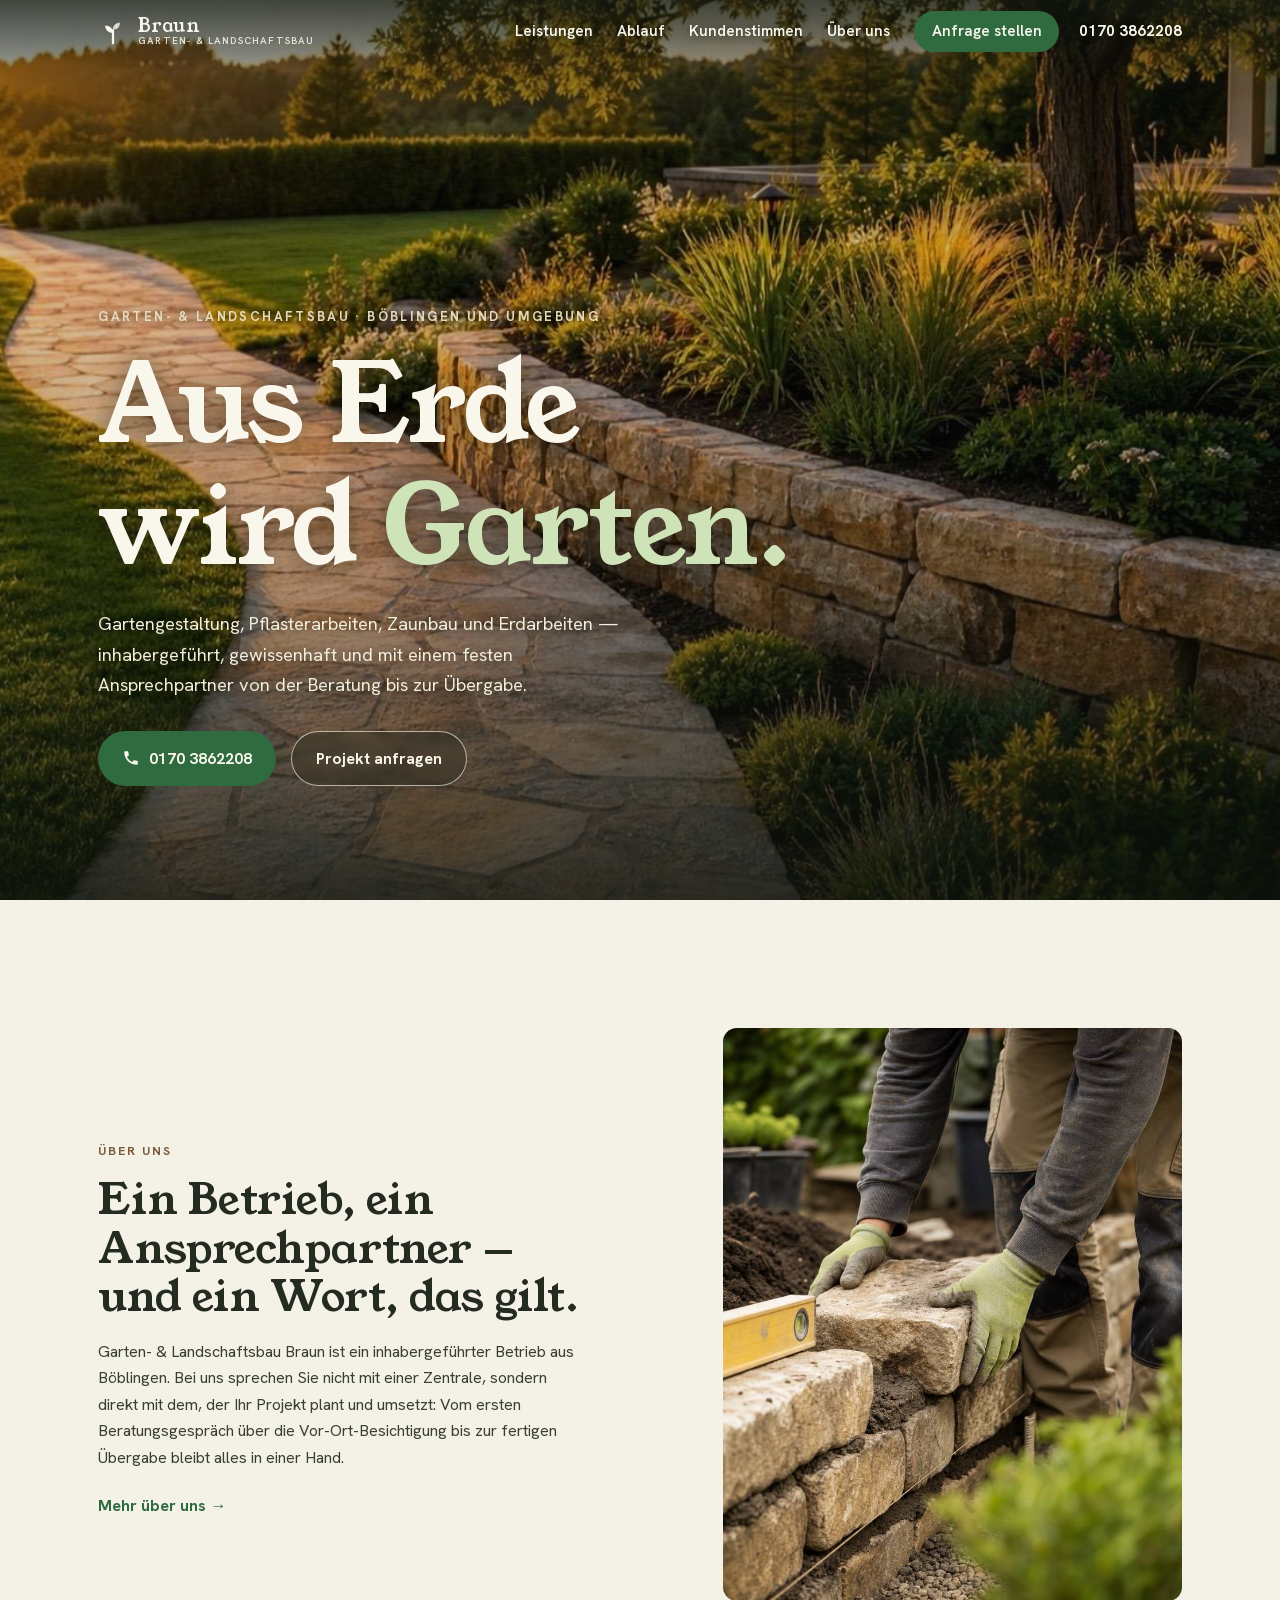
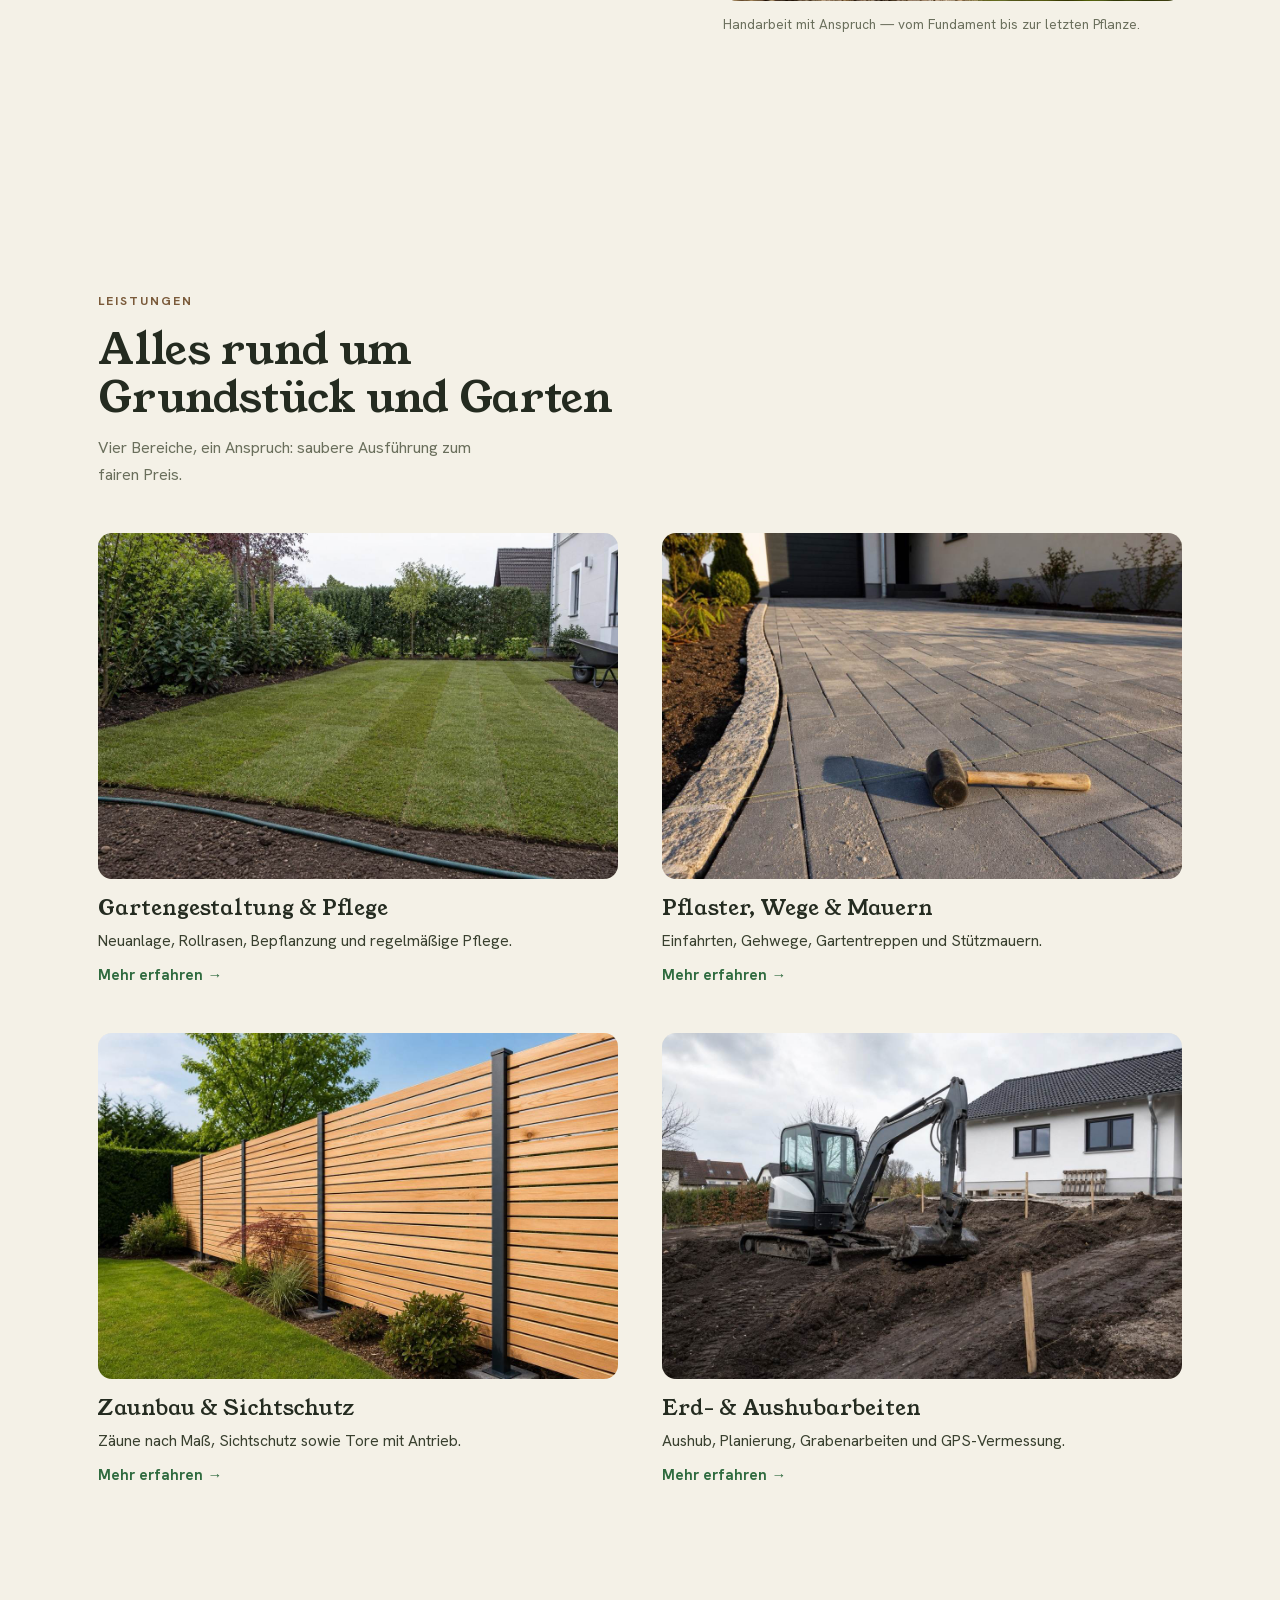
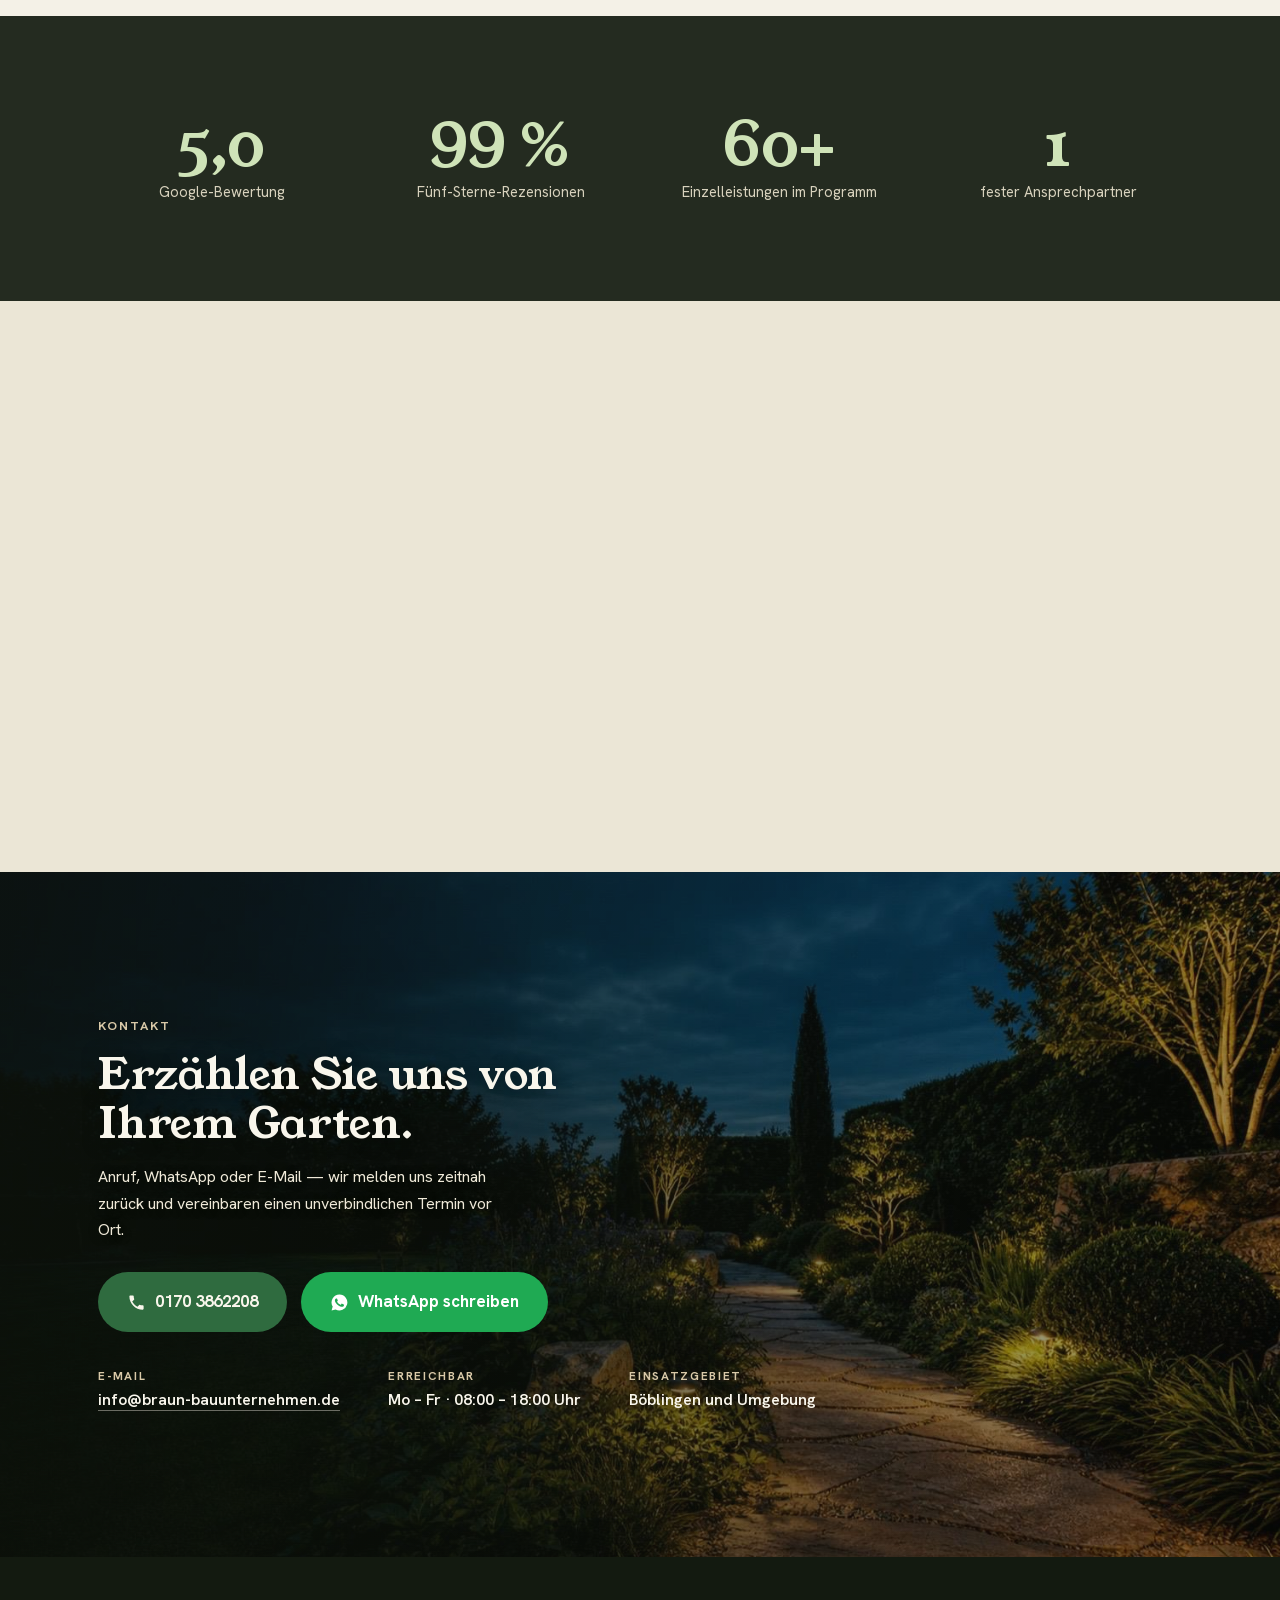
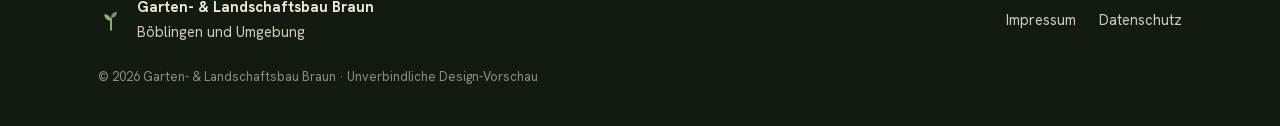
==== commit 9fe5ee76: "Umbau zum Mehrseiter + Zahlen-Band ohne Liane Eigene Seiten für Leistungen, Ablauf, Kundenstimmen, Ü" ====
--- a/index.html
+++ b/index.html
@@ -27,22 +27,22 @@
 </head>
 <body>
 
-<a class="skip" href="#leistungen">Zum Inhalt springen</a>
+<a class="skip" href="#inhalt">Zum Inhalt springen</a>
 
 <header class="nav" id="nav">
   <div class="nav-inner">
-    <a class="brand" href="#top" aria-label="Garten- und Landschaftsbau Braun — zum Seitenanfang">
+    <a class="brand" href="index.html" aria-label="Garten- und Landschaftsbau Braun — zur Startseite">
       <span class="brand-mark" aria-hidden="true">
         <svg viewBox="0 0 32 32" width="30" height="30"><path d="M16 28V14" stroke="currentColor" stroke-width="2.4" stroke-linecap="round"/><path d="M16 17c0-5-3.6-8-8.4-8C8 14 11 17 16 17Z" fill="currentColor"/><path d="M16 13c0-4.4 3.2-7 7.4-7C23 11 20.4 13.6 16 13Z" fill="currentColor" opacity=".82"/></svg>
       </span>
       <span class="brand-text">Braun<em>Garten- &amp; Landschaftsbau</em></span>
     </a>
     <nav class="nav-links" id="navLinks" aria-label="Hauptnavigation">
-      <a href="#leistungen" class="js-close">Leistungen</a>
-      <a href="#ablauf" class="js-close">Ablauf</a>
-      <a href="#stimmen" class="js-close">Kundenstimmen</a>
-      <a href="#ueber" class="js-close">Über uns</a>
-      <a href="#kontakt" class="js-close nav-cta">Anfrage stellen</a>
+      <a href="leistungen.html">Leistungen</a>
+      <a href="ablauf.html">Ablauf</a>
+      <a href="kundenstimmen.html">Kundenstimmen</a>
+      <a href="ueber-uns.html">Über uns</a>
+      <a href="kontakt.html" class="nav-cta">Anfrage stellen</a>
     </nav>
     <a class="nav-phone" href="tel:+491703862208">0170&nbsp;3862208</a>
     <button class="burger" id="burger" aria-label="Menü öffnen" aria-expanded="false" aria-controls="navLinks">
@@ -51,7 +51,7 @@
   </div>
 </header>
 
-<main id="top">
+<main id="inhalt">
 
   <!-- ============ HERO ============ -->
   <section class="hero">
@@ -83,9 +83,9 @@
           <svg viewBox="0 0 24 24" width="18" height="18" aria-hidden="true"><path fill="currentColor" d="M6.6 10.8c1.4 2.8 3.8 5.1 6.6 6.6l2.2-2.2c.3-.3.7-.4 1-.2 1.1.4 2.3.6 3.6.6.6 0 1 .4 1 1V20c0 .6-.4 1-1 1C10.6 21 3 13.4 3 4c0-.6.4-1 1-1h3.5c.6 0 1 .4 1 1 0 1.2.2 2.4.6 3.6.1.3 0 .7-.2 1l-2.3 2.2Z"/></svg>
           0170 3862208
         </a>
-        <a class="btn btn-ghost" href="#kontakt">Projekt anfragen</a>
-      </div>
-      <a class="hero-rating reveal d4" href="#stimmen">
+        <a class="btn btn-ghost" href="kontakt.html">Projekt anfragen</a>
+      </div>
+      <a class="hero-rating reveal d4" href="kundenstimmen.html">
         <span class="stars" aria-hidden="true">★★★★★</span>
         <strong>5,0</strong> bei Google · 7 Rezensionen
       </a>
@@ -110,11 +110,7 @@
         Bei uns sprechen Sie nicht mit einer Zentrale, sondern direkt mit dem, der Ihr Projekt plant
         und umsetzt: Vom ersten Beratungsgespräch über die Vor-Ort-Besichtigung bis zur fertigen
         Übergabe bleibt alles in einer Hand.</p>
-        <p class="reveal d2">Unsere Kunden beschreiben unsere Arbeit als sauber, fair kalkuliert und
-        gewissenhaft — nachzulesen in durchweg fünf Sternen bei Google. Genau so soll es bleiben:
-        Wir übernehmen Aufträge, die wir richtig machen können, und stehen auch nach der Übergabe
-        für Rückfragen bereit.</p>
-        <a class="text-link reveal d3" href="#kontakt">Unverbindlich Kontakt aufnehmen →</a>
+        <a class="text-link reveal d2" href="ueber-uns.html">Mehr über uns →</a>
       </div>
       <figure class="intro-media reveal d2">
         <div class="img-slot slot-ueber" data-img="img/ueber.jpg" data-alt="Gartenbauer bei der Arbeit an einer Natursteinmauer">
@@ -125,124 +121,52 @@
     </div>
   </section>
 
-  <!-- ============ ABLAUF ============ -->
-  <section class="process" id="ablauf">
-    <div class="wrap">
-      <p class="eyebrow reveal">So läuft&rsquo;s ab</p>
-      <h2 class="reveal">In drei Schritten zum fertigen Projekt</h2>
-      <ol class="steps">
-        <li class="step reveal">
-          <span class="step-num" aria-hidden="true">01</span>
-          <h3>Anruf &amp; Beratung</h3>
-          <p>Sie schildern kurz Ihr Vorhaben — am Telefon oder per WhatsApp. Wir sagen Ihnen ehrlich, was machbar ist.</p>
-        </li>
-        <li class="step reveal d1">
-          <span class="step-num" aria-hidden="true">02</span>
-          <h3>Vor-Ort-Besichtigung</h3>
-          <p>Wir schauen uns Ihr Grundstück persönlich an, nehmen Maße und besprechen Wünsche und Möglichkeiten.</p>
-        </li>
-        <li class="step reveal d2">
-          <span class="step-num" aria-hidden="true">03</span>
-          <h3>Individuelles Angebot</h3>
-          <p>Sie erhalten ein klares Angebot mit fairem Preis — und einen verlässlichen Termin für die Umsetzung.</p>
-        </li>
-      </ol>
-    </div>
-  </section>
-
-  <!-- ============ LEISTUNGEN ============ -->
-  <section class="services" id="leistungen">
+  <!-- ============ LEISTUNGEN-TEASER ============ -->
+  <section class="services">
     <div class="wrap">
       <p class="eyebrow reveal">Leistungen</p>
       <h2 class="reveal">Alles rund um Grundstück und Garten</h2>
       <p class="section-lead reveal d1">Vier Bereiche, ein Anspruch: saubere Ausführung zum fairen Preis.</p>
 
       <div class="service-grid">
-        <article class="service reveal">
+        <a class="service service-link reveal" href="leistungen.html#garten">
           <div class="img-slot slot-service" data-img="img/leistung-garten.jpg" data-alt="Neu angelegter Garten mit Rollrasen und Bepflanzung">
             <span class="slot-note">Foto folgt<br><small>img/leistung-garten.jpg</small></span>
           </div>
           <h3>Gartengestaltung &amp; Pflege</h3>
-          <p>Neuanlage und Umgestaltung, Rollrasen und Einsaat, Bepflanzung, Heckenschnitt,
-          Rasen- und Grundstückspflege sowie Bewässerungssysteme.</p>
-        </article>
-        <article class="service reveal d1">
+          <p>Neuanlage, Rollrasen, Bepflanzung und regelmäßige Pflege.</p>
+          <span class="service-more">Mehr erfahren →</span>
+        </a>
+        <a class="service service-link reveal d1" href="leistungen.html#pflaster">
           <div class="img-slot slot-service" data-img="img/leistung-pflaster.jpg" data-alt="Frisch gepflasterte Einfahrt mit Natursteinkanten">
             <span class="slot-note">Foto folgt<br><small>img/leistung-pflaster.jpg</small></span>
           </div>
           <h3>Pflaster, Wege &amp; Mauern</h3>
-          <p>Einfahrten und Gehwege pflastern, Gartentreppen, Stützmauern und Gestaltung
-          mit Naturstein und Fels — eben verlegt und sauber verdichtet.</p>
-        </article>
-        <article class="service reveal d2">
+          <p>Einfahrten, Gehwege, Gartentreppen und Stützmauern.</p>
+          <span class="service-more">Mehr erfahren →</span>
+        </a>
+        <a class="service service-link reveal d2" href="leistungen.html#zaun">
           <div class="img-slot slot-service" data-img="img/leistung-zaun.jpg" data-alt="Neu gebauter Sichtschutzzaun aus Holz in einem Garten">
             <span class="slot-note">Foto folgt<br><small>img/leistung-zaun.jpg</small></span>
           </div>
           <h3>Zaunbau &amp; Sichtschutz</h3>
-          <p>Zäune nach Maß aus Holz, Metall, Aluminium oder Kunststoff, Sichtschutz,
-          Einfriedungen sowie Tore inklusive automatischer Torantriebe.</p>
-        </article>
-        <article class="service reveal d3">
+          <p>Zäune nach Maß, Sichtschutz sowie Tore mit Antrieb.</p>
+          <span class="service-more">Mehr erfahren →</span>
+        </a>
+        <a class="service service-link reveal d3" href="leistungen.html#erdbau">
           <div class="img-slot slot-service" data-img="img/leistung-erdbau.jpg" data-alt="Minibagger bei Aushubarbeiten auf einem Grundstück">
             <span class="slot-note">Foto folgt<br><small>img/leistung-erdbau.jpg</small></span>
           </div>
           <h3>Erd- &amp; Aushubarbeiten</h3>
-          <p>Abriss und Baufeldfreimachung, Aushub, Planierung und Verdichtung, Grabenarbeiten,
-          GPS-Vermessung sowie Teiche und Wasserlandschaften.</p>
-        </article>
-      </div>
-
-      <p class="services-extra reveal">Außerdem für Sie da: <span>Dachrinnen- und Fensterreinigung · Hochdruckreinigung ·
-      allgemeine Reparaturen und Instandhaltung rund ums Grundstück</span></p>
+          <p>Aushub, Planierung, Grabenarbeiten und GPS-Vermessung.</p>
+          <span class="service-more">Mehr erfahren →</span>
+        </a>
+      </div>
     </div>
   </section>
 
   <!-- ============ ZAHLEN ============ -->
   <section class="stats">
-    <div class="stats-liana" aria-hidden="true">
-      <svg class="liana-top" viewBox="0 0 1440 140" preserveAspectRatio="xMidYMin slice">
-        <defs>
-          <path id="leaf" d="M0 0 C 7 -16, 26 -22, 38 -8 C 28 6, 9 8, 0 0 Z"/>
-          <path id="curl" d="M0 0 C 12 -3 20 -10 18 -19 C 16 -27 6 -27 5 -19 C 4 -13 11 -10 15 -14" fill="none"/>
-        </defs>
-        <path class="liana-stem" pathLength="1" d="M-20 20 Q 110 92 240 30 Q 310 -2 380 24 Q 510 96 640 32 Q 705 4 780 26 Q 905 98 1040 34 Q 1110 6 1190 26 Q 1310 94 1460 28"/>
-        <g class="liana-leaves">
-          <g transform="translate(110 59) rotate(150)"><use href="#leaf" class="lf"/></g>
-          <g transform="translate(58 46) rotate(115) scale(0.7)"><use href="#leaf" class="lf"/></g>
-          <g transform="translate(240 30) rotate(-35) scale(0.8)"><use href="#leaf" class="lf"/></g>
-          <g transform="translate(310 13) rotate(-75) scale(0.7)"><use href="#curl" class="lf"/></g>
-          <g transform="translate(510 62) rotate(160)"><use href="#leaf" class="lf"/></g>
-          <g transform="translate(444 52) rotate(120) scale(0.75)"><use href="#leaf" class="lf"/></g>
-          <g transform="translate(640 32) rotate(-30) scale(0.85)"><use href="#leaf" class="lf"/></g>
-          <g transform="translate(708 17) rotate(-70) scale(0.75)"><use href="#curl" class="lf"/></g>
-          <g transform="translate(908 64) rotate(155)"><use href="#leaf" class="lf"/></g>
-          <g transform="translate(842 56) rotate(115) scale(0.7)"><use href="#leaf" class="lf"/></g>
-          <g transform="translate(1040 34) rotate(-32) scale(0.8)"><use href="#leaf" class="lf"/></g>
-          <g transform="translate(1113 18) rotate(-72) scale(0.75)"><use href="#curl" class="lf"/></g>
-          <g transform="translate(1318 61) rotate(158) scale(0.95)"><use href="#leaf" class="lf"/></g>
-          <g transform="translate(1250 52) rotate(120) scale(0.7)"><use href="#leaf" class="lf"/></g>
-        </g>
-      </svg>
-      <svg class="liana-bottom" viewBox="0 0 1440 140" preserveAspectRatio="xMidYMax slice">
-        <path class="liana-stem stem-2" pathLength="1" d="M-20 122 Q 110 48 240 110 Q 310 142 380 116 Q 510 44 640 108 Q 705 136 780 114 Q 905 42 1040 106 Q 1110 134 1190 114 Q 1310 46 1460 112"/>
-        <g class="liana-leaves">
-          <g transform="translate(110 81) rotate(-25)"><use href="#leaf" class="lf"/></g>
-          <g transform="translate(180 74) rotate(-60) scale(0.7)"><use href="#leaf" class="lf"/></g>
-          <g transform="translate(240 110) rotate(155) scale(0.8)"><use href="#leaf" class="lf"/></g>
-          <g transform="translate(312 128) rotate(110) scale(0.7)"><use href="#curl" class="lf"/></g>
-          <g transform="translate(510 78) rotate(-20)"><use href="#leaf" class="lf"/></g>
-          <g transform="translate(578 72) rotate(-55) scale(0.75)"><use href="#leaf" class="lf"/></g>
-          <g transform="translate(640 108) rotate(150) scale(0.85)"><use href="#leaf" class="lf"/></g>
-          <g transform="translate(710 125) rotate(105) scale(0.75)"><use href="#curl" class="lf"/></g>
-          <g transform="translate(908 76) rotate(-25)"><use href="#leaf" class="lf"/></g>
-          <g transform="translate(975 71) rotate(-58) scale(0.7)"><use href="#leaf" class="lf"/></g>
-          <g transform="translate(1040 106) rotate(152) scale(0.8)"><use href="#leaf" class="lf"/></g>
-          <g transform="translate(1114 123) rotate(108) scale(0.75)"><use href="#curl" class="lf"/></g>
-          <g transform="translate(1318 79) rotate(-22) scale(0.95)"><use href="#leaf" class="lf"/></g>
-          <g transform="translate(1386 72) rotate(-58) scale(0.7)"><use href="#leaf" class="lf"/></g>
-        </g>
-      </svg>
-    </div>
     <div class="wrap stats-grid">
       <div class="stat reveal">
         <span class="stat-num" data-count="5" data-decimals="1">0,0</span>
@@ -263,102 +187,18 @@
     </div>
   </section>
 
-  <!-- ============ WARUM BRAUN ============ -->
-  <section class="why">
-    <div class="wrap">
-      <p class="eyebrow reveal">Warum Braun</p>
-      <h2 class="reveal">Worauf Sie sich verlassen können</h2>
-      <ul class="why-grid">
-        <li class="reveal"><h3>Saubere Ausführung</h3><p>Ordentliche Baustelle, sauberes Ergebnis — und ein Grundstück, das nach der Übergabe besenrein ist.</p></li>
-        <li class="reveal d1"><h3>Faire, klare Preise</h3><p>Ein nachvollziehbares Angebot vor Beginn — keine Überraschungen auf der Rechnung.</p></li>
-        <li class="reveal d2"><h3>Direkter Draht</h3><p>Sie erreichen den Inhaber persönlich — auch bei Rückfragen während des Projekts.</p></li>
-        <li class="reveal d3"><h3>Aus der Region</h3><p>Zuhause in Böblingen, im Einsatz in der ganzen Umgebung — kurze Wege, schnelle Termine.</p></li>
-      </ul>
-    </div>
-  </section>
-
-  <!-- ============ KUNDENSTIMMEN ============ -->
-  <section class="reviews" id="stimmen">
+  <!-- ============ KUNDENSTIMMEN-TEASER ============ -->
+  <section class="reviews-teaser">
     <div class="wrap">
       <p class="eyebrow reveal">Kundenstimmen</p>
-      <h2 class="reveal">5,0 von 5 — das sagen unsere Kunden</h2>
-      <p class="section-lead reveal d1">Alle Rezensionen stammen von Google und sind dort öffentlich nachlesbar.</p>
-      <div class="review-viewport reveal" id="reviewViewport">
-        <div class="review-track" id="reviewTrack">
-          <blockquote class="review">
-            <span class="stars" aria-label="5 von 5 Sternen">★★★★★</span>
-            <div class="review-body">
-              <p>„Professionelle Arbeit zu gutem Preis. Gute Kommunikation — freundlicher,
-              schneller Kontakt. Weiter so&nbsp;…“</p>
-            </div>
-            <footer><strong>Harald S.</strong> · Rezension aus Google</footer>
-          </blockquote>
-          <blockquote class="review">
-            <span class="stars" aria-label="5 von 5 Sternen">★★★★★</span>
-            <div class="review-body">
-              <p>„Jungunternehmer der verantwortungsvoll und gewissenhaft seinen Auftrag erledigt.
-              Geht jederzeit auf Rückfragen ein und verrichtet qualitative Arbeit. Gerne wieder!“</p>
-            </div>
-            <footer><strong>Benni G.</strong> · Rezension aus Google</footer>
-          </blockquote>
-          <blockquote class="review">
-            <span class="stars" aria-label="5 von 5 Sternen">★★★★★</span>
-            <div class="review-body">
-              <p>„Wir sind rundum zufrieden mit der Arbeit von Garten- &amp; Landschaftsbau Braun und können
-              eine klare Empfehlung aussprechen. Max, ein engagierter Jungunternehmer, überzeugt nicht nur
-              fachlich, sondern auch menschlich: Er ist stets freundlich, zuvorkommend und jederzeit
-              hilfsbereit. Man merkt sofort, dass er mit viel Einsatz und Leidenschaft bei der Sache ist.</p>
-              <p>Bei uns hat er einen ca. 20 Meter langen Kabelgraben vom Haus bis zur Garage ausgehoben,
-              sodass im Anschluss der Elektriker problemlos die Leitungen verlegen konnte. Trotz
-              unerwarteter Herausforderungen während der Arbeiten hat Max stets lösungsorientiert
-              gehandelt und mit großem Engagement das bestmögliche Ergebnis erzielt.</p>
-              <p>Vielen Dank für den starken Einsatz! Bei zukünftigen Projekten kommen wir sehr gerne
-              wieder auf ihn zurück und können ihn uneingeschränkt weiterempfehlen.“</p>
-            </div>
-            <footer><strong>Phil B.</strong> · Rezension aus Google</footer>
-          </blockquote>
-          <blockquote class="review">
-            <span class="stars" aria-label="5 von 5 Sternen">★★★★★</span>
-            <div class="review-body">
-              <p>„Saubere Arbeiten zu einem sehr fairen Preis, dazu jederzeit freundlich.
-              Kann man absolut empfehlen!“</p>
-            </div>
-            <footer><strong>Ka V.</strong> · Rezension aus Google</footer>
-          </blockquote>
-          <blockquote class="review">
-            <span class="stars" aria-label="5 von 5 Sternen">★★★★★</span>
-            <div class="review-body">
-              <p>„Wir sind absolut begeistert von der Arbeit dieses Gala-Betriebs Braun! Von der ersten
-              Beratung bis zur finalen Umsetzung lief alles professionell, zuverlässig und termingerecht.
-              Unsere Terrasse ist wunderschön geworden, die Wiese wurde perfekt angelegt, die Hecke sauber
-              und fachgerecht gepflanzt, und auch der Stellplatz sowie der Zaun wurden exakt nach unseren
-              Vorstellungen umgesetzt.</p>
-              <p>Besonders hervorheben möchten wir die sorgfältige Arbeitsweise, die hohe Qualität der
-              Materialien und die freundliche, kompetente Kommunikation während des gesamten Projekts.
-              Das Team war stets pünktlich, ordentlich und sehr engagiert.</p>
-              <p>Wir können diesen Betrieb uneingeschränkt weiterempfehlen und würden jederzeit wieder
-              mit ihm zusammenarbeiten. Vielen Dank für die tolle Arbeit!“</p>
-            </div>
-            <footer><strong>S. W.</strong> · Rezension aus Google</footer>
-          </blockquote>
-          <blockquote class="review">
-            <span class="stars" aria-label="5 von 5 Sternen">★★★★★</span>
-            <div class="review-body">
-              <p>„Sehr ordentlich und sehr sauber gearbeitet, ich habe keinen Fehler gesehen,
-              obwohl ich Architekt bin 👍“</p>
-            </div>
-            <footer><strong>Yasser A.</strong> · Rezension aus Google</footer>
-          </blockquote>
-          <blockquote class="review">
-            <span class="stars" aria-label="5 von 5 Sternen">★★★★★</span>
-            <div class="review-body">
-              <p>„Zuverlässig, faire Preise, top Ausführung. Schnelle flexible Reaktion.
-              Junges Unternehmen mit Elan und Know-how.“</p>
-            </div>
-            <footer><strong>S. S.</strong> · Rezension aus Google</footer>
-          </blockquote>
-        </div>
-      </div>
+      <h2 class="reveal">5,0 von 5 bei Google</h2>
+      <blockquote class="quote-single reveal d1">
+        <span class="stars" aria-label="5 von 5 Sternen">★★★★★</span>
+        <p>„Saubere Arbeiten zu einem sehr fairen Preis, dazu jederzeit freundlich.
+        Kann man absolut empfehlen!“</p>
+        <footer><strong>Ka V.</strong> · Rezension aus Google</footer>
+      </blockquote>
+      <a class="text-link reveal d2" href="kundenstimmen.html">Alle 7 Rezensionen lesen →</a>
     </div>
   </section>
 
--- a/css/styles.css
+++ b/css/styles.css
@@ -104,7 +104,7 @@
   transition: background-color 0.3s ease, box-shadow 0.3s ease;
   background: linear-gradient(to bottom, rgba(18, 26, 16, 0.55), rgba(18, 26, 16, 0));
 }
-.nav.scrolled {
+.nav.scrolled, .nav.solid {
   background: rgba(244, 241, 231, 0.94);
   box-shadow: 0 1px 0 var(--line), 0 8px 24px rgba(36, 43, 32, 0.08);
   backdrop-filter: blur(8px);
@@ -117,7 +117,7 @@
   display: flex; align-items: center; gap: 0.6rem; text-decoration: none;
   color: var(--cream); margin-right: auto;
 }
-.nav.scrolled .brand { color: var(--ink); }
+.nav.scrolled .brand, .nav.solid .brand { color: var(--ink); }
 .brand-mark { color: inherit; display: grid; place-items: center; }
 .brand-text {
   font-family: var(--font-display); font-size: 1.15rem; line-height: 1.05;
@@ -134,7 +134,9 @@
   transition: opacity 0.2s ease;
 }
 .nav-links a:hover { opacity: 0.75; }
-.nav.scrolled .nav-links a { color: var(--ink); text-shadow: none; }
+.nav.scrolled .nav-links a, .nav.solid .nav-links a { color: var(--ink); text-shadow: none; }
+.nav.solid .nav-links a[aria-current="page"]:not(.nav-cta),
+.nav.scrolled .nav-links a[aria-current="page"]:not(.nav-cta) { color: var(--accent-deep); font-weight: 700; }
 .nav-links .nav-cta {
   background: var(--accent); color: var(--cream) !important; padding: 0.5rem 1.1rem;
   border-radius: 999px; text-shadow: none;
@@ -144,7 +146,7 @@
   color: var(--cream); font-weight: 700; text-decoration: none; font-size: 0.95rem;
   text-shadow: 0 1px 8px rgba(10, 16, 9, 0.5); white-space: nowrap;
 }
-.nav.scrolled .nav-phone { color: var(--accent-deep); text-shadow: none; }
+.nav.scrolled .nav-phone, .nav.solid .nav-phone { color: var(--accent-deep); text-shadow: none; }
 .burger { display: none; }
 
 @media (max-width: 880px) {
@@ -156,7 +158,7 @@
     width: 24px; height: 2.5px; background: var(--cream); border-radius: 2px;
     transition: transform 0.25s ease, opacity 0.25s ease;
   }
-  .nav.scrolled .burger span, .nav-links.open ~ .burger span { background: var(--ink); }
+  .nav.scrolled .burger span, .nav.solid .burger span, .nav-links.open ~ .burger span { background: var(--ink); }
   .burger.open span:nth-child(1) { transform: translateY(7.5px) rotate(45deg); }
   .burger.open span:nth-child(2) { opacity: 0; }
   .burger.open span:nth-child(3) { transform: translateY(-7.5px) rotate(-45deg); }
@@ -167,6 +169,7 @@
   }
   .nav-links.open { opacity: 1; pointer-events: auto; }
   .nav-links a { font-size: 1.3rem; color: var(--cream) !important; text-shadow: none; }
+  .nav-links a[aria-current="page"]:not(.nav-cta) { color: #cfe3b8 !important; }
   .burger { position: relative; z-index: 5; }
   .nav-links.open ~ .burger span { background: var(--cream); }
 }
@@ -307,37 +310,6 @@
   background: var(--ink); color: var(--cream);
   padding: clamp(3.5rem, 8vw, 6rem) 0;
   overflow: hidden;
-}
-.stats-liana {
-  position: absolute; inset: 0; pointer-events: none; overflow: hidden;
-}
-.stats-liana svg { position: absolute; left: 0; width: 100%; height: clamp(72px, 9vw, 132px); }
-.liana-top { top: 0; }
-.liana-bottom { bottom: 0; }
-.liana-stem {
-  fill: none; stroke: #8fae76; stroke-width: 2.4; stroke-linecap: round;
-  opacity: 0.6;
-  stroke-dasharray: 1; stroke-dashoffset: 1;
-  transition: stroke-dashoffset 2.4s ease-out;
-}
-.stem-2 { transition-delay: 0.3s; }
-.stats-liana .lf {
-  fill: rgba(207, 227, 184, 0.5); stroke: none;
-  opacity: 0; transform: scale(0.2);
-  transform-box: fill-box; transform-origin: 0% 50%;
-  transition: opacity 0.5s ease, transform 0.7s cubic-bezier(0.34, 1.4, 0.5, 1);
-}
-.stats-liana use[href="#curl"].lf { fill: none; stroke: #8fae76; stroke-width: 2; }
-.stats.grow .liana-stem { stroke-dashoffset: 0; }
-.stats.grow .lf { opacity: 1; transform: scale(1); }
-.stats.grow .liana-leaves g:nth-child(2n) .lf { transition-delay: 0.9s; }
-.stats.grow .liana-leaves g:nth-child(2n+1) .lf { transition-delay: 1.3s; }
-.stats.grow .liana-leaves g:nth-child(3n) .lf { transition-delay: 1.7s; }
-.stats.grow .liana-leaves g:nth-child(5n) .lf { transition-delay: 2.1s; }
-@media (prefers-reduced-motion: reduce) {
-  .liana-stem, .stats-liana .lf { transition: none; }
-  .liana-stem { stroke-dashoffset: 0; }
-  .stats-liana .lf { opacity: 1; transform: none; }
 }
 .stats-grid {
   position: relative;
@@ -454,6 +426,81 @@
 .footer-links a:hover { color: #f0ecdd; }
 .footer-note { width: 100%; font-size: 0.8rem; opacity: 0.65; }
 
+/* ---------- Unterseiten: Seiten-Hero ---------- */
+.page-hero {
+  background:
+    radial-gradient(120% 90% at 80% 0%, #34452c 0%, transparent 55%),
+    linear-gradient(165deg, #2c3a26 0%, #1d291a 60%, #16200f 100%);
+  color: var(--cream);
+  padding: clamp(7.5rem, 17vh, 10.5rem) 0 clamp(3rem, 7vw, 4.5rem);
+}
+.page-hero h1 {
+  font-size: clamp(2.1rem, 5vw, 3.6rem); letter-spacing: -0.01em; max-width: 24ch;
+}
+.page-hero-sub { margin-top: 1rem; color: #e8e2cf; max-width: 52ch; }
+
+/* ---------- Leistungs-Detailblöcke ---------- */
+.detail { padding: clamp(3.5rem, 8vw, 6rem) 0; }
+.detail.alt { background: var(--paper-2); }
+.detail-grid {
+  display: grid; grid-template-columns: 0.9fr 1.1fr;
+  gap: clamp(2rem, 5vw, 4rem); align-items: center;
+}
+.detail-grid.flip { grid-template-columns: 1.1fr 0.9fr; }
+.detail-grid.flip .detail-media { order: 2; }
+.detail-text h2 { margin-bottom: 0.8rem; }
+.detail-text p { color: var(--ink-soft); max-width: 54ch; }
+.detail-list { margin-top: 1.2rem; list-style: none; display: grid; gap: 0.55rem; }
+.detail-list li { position: relative; padding-left: 1.4rem; color: var(--ink-soft); }
+.detail-list li::before {
+  content: ""; position: absolute; left: 0; top: 0.55em;
+  width: 8px; height: 8px; border-radius: 50%; background: var(--accent);
+}
+@media (max-width: 820px) {
+  .detail-grid, .detail-grid.flip { grid-template-columns: 1fr; }
+  .detail-grid.flip .detail-media { order: 0; }
+}
+.extras { padding-bottom: clamp(3rem, 7vw, 5rem); }
+.extras .services-extra { margin-top: 0; }
+
+/* ---------- Leistungs-Teaser-Karten (Startseite) ---------- */
+.service-link { display: block; text-decoration: none; color: inherit; }
+.service-link h3 { transition: color 0.2s ease; }
+.service-link:hover h3 { color: var(--accent-deep); }
+.service-more {
+  display: inline-block; margin-top: 0.55rem; font-weight: 700;
+  font-size: 0.92rem; color: var(--accent);
+}
+.service-link:hover .service-more { text-decoration: underline; }
+
+/* ---------- Kundenstimmen-Teaser (Startseite) ---------- */
+.reviews-teaser { padding: clamp(4.5rem, 10vw, 8rem) 0; background: var(--paper-2); }
+.quote-single { margin-top: 2rem; max-width: 680px; display: flex; flex-direction: column; gap: 0.9rem; }
+.quote-single p {
+  font-family: var(--font-display);
+  font-size: clamp(1.2rem, 2.4vw, 1.55rem); line-height: 1.35; color: var(--ink);
+}
+.quote-single footer { font-size: 0.9rem; color: var(--muted); }
+.quote-single footer strong { color: var(--ink); }
+.reviews-teaser .text-link { margin-top: 1.6rem; }
+
+/* ---------- CTA-Band (Unterseiten) ---------- */
+.cta-band { background: var(--ink); color: var(--cream); padding: clamp(3.5rem, 8vw, 5.5rem) 0; }
+.cta-band h2 { color: var(--cream); }
+.cta-band p { margin-top: 0.6rem; color: #d8d2bd; max-width: 46ch; }
+
+/* ---------- Unterseiten: Ergänzungen ---------- */
+.goodtoknow { padding: clamp(4rem, 9vw, 7rem) 0; }
+.goodtoknow .text-link { margin-top: 2.2rem; }
+.why { padding: clamp(4.5rem, 10vw, 8rem) 0; }
+.why.alt-bg { background: var(--paper-2); }
+.reviews-hint { margin-top: 1.8rem; color: var(--muted); font-size: 0.88rem; }
+.contact-page { padding: clamp(8rem, 18vh, 11rem) 0 clamp(4rem, 9vw, 6rem); }
+.contact-text h1 {
+  font-size: clamp(2.1rem, 5vw, 3.4rem); color: var(--cream);
+  text-shadow: 0 2px 18px rgba(10, 16, 9, 0.5); max-width: 20ch;
+}
+
 /* ---------- Reveals ---------- */
 .reveal { opacity: 0; transform: translateY(22px); transition: opacity 0.7s ease, transform 0.7s ease; }
 .reveal.in { opacity: 1; transform: none; }
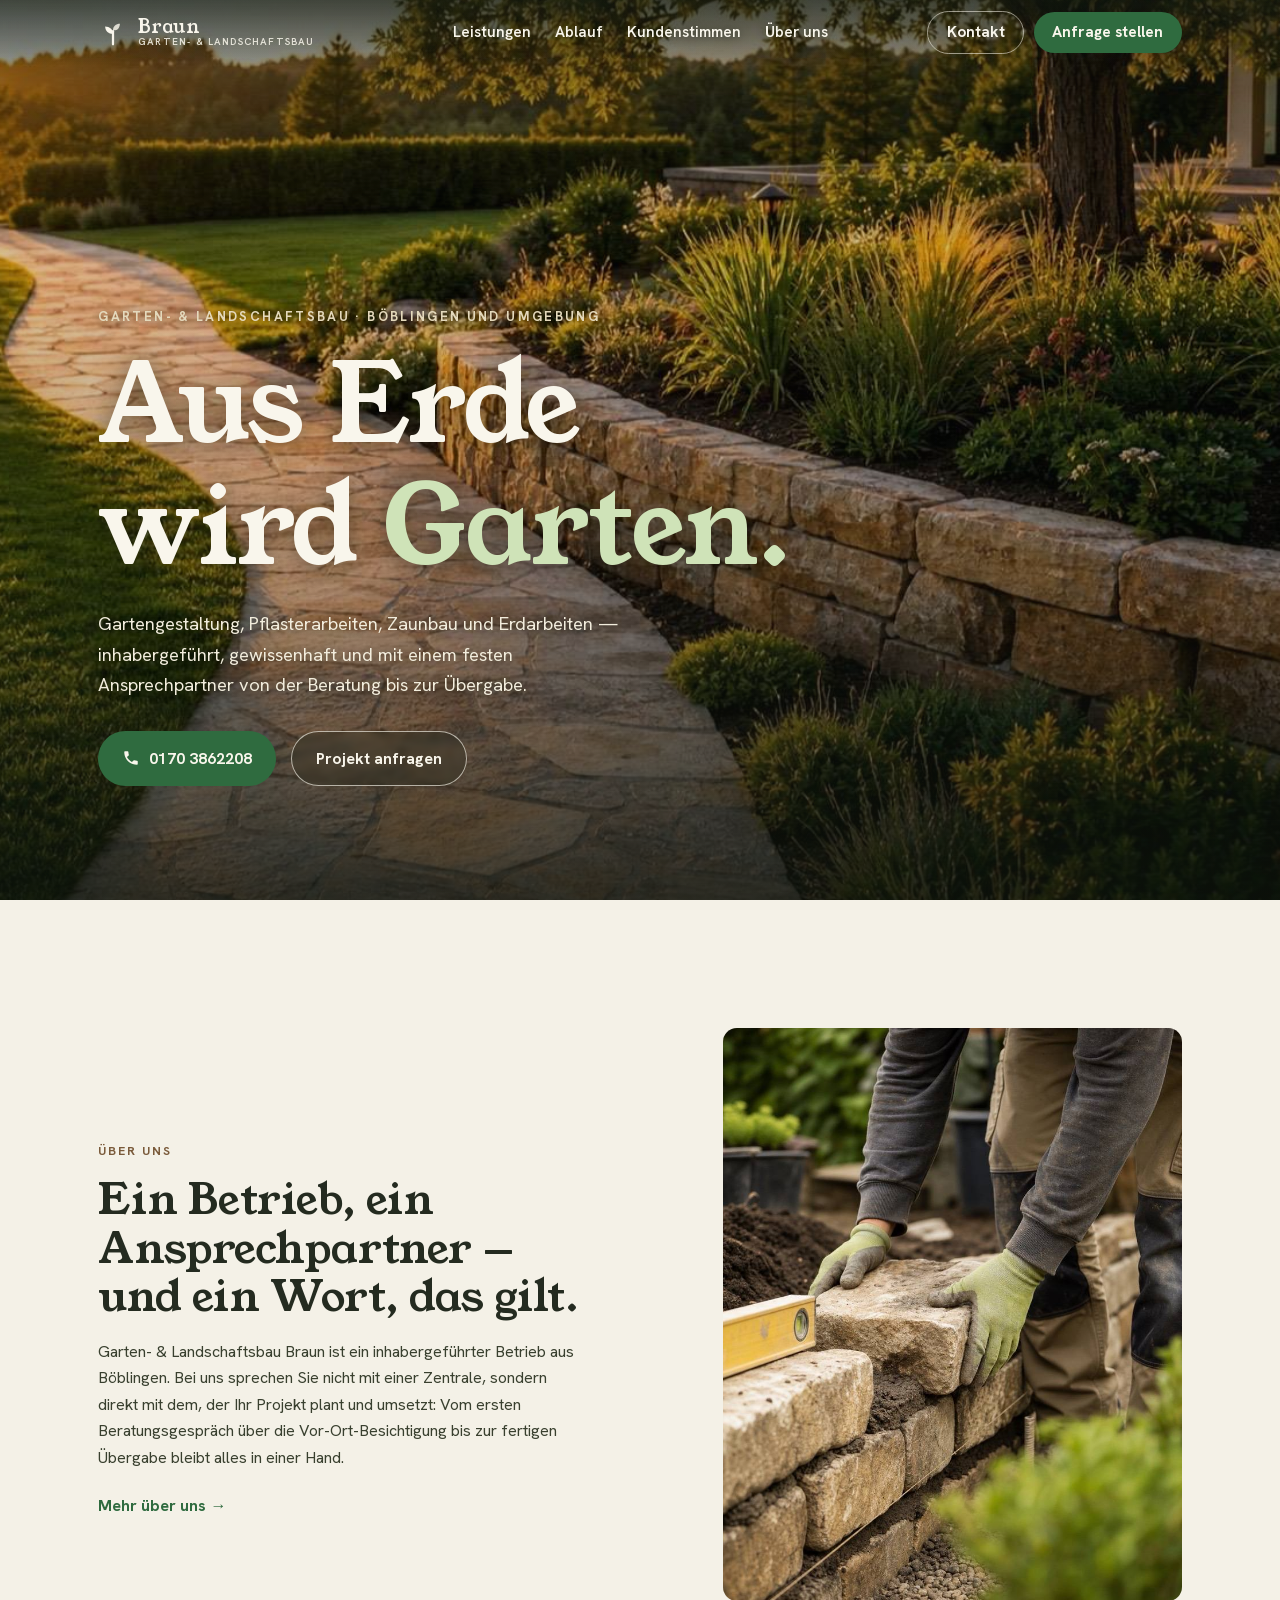
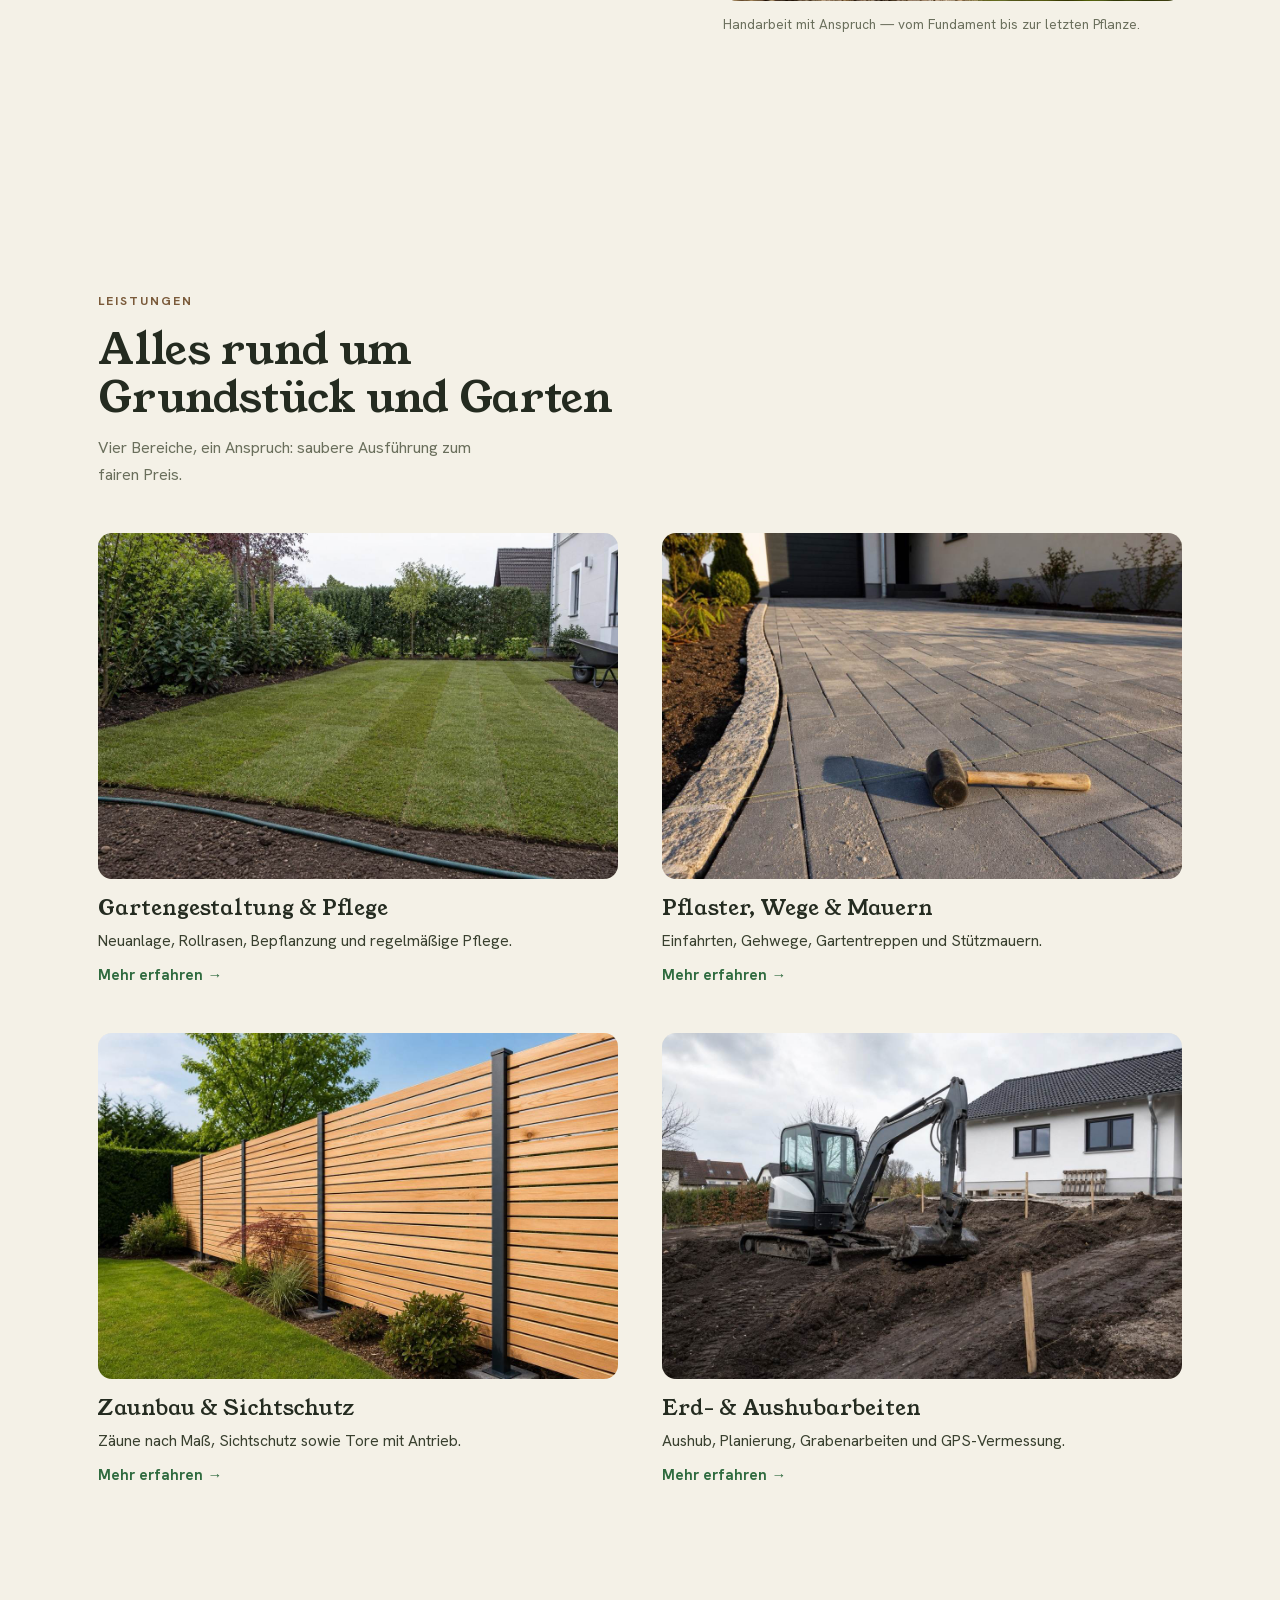
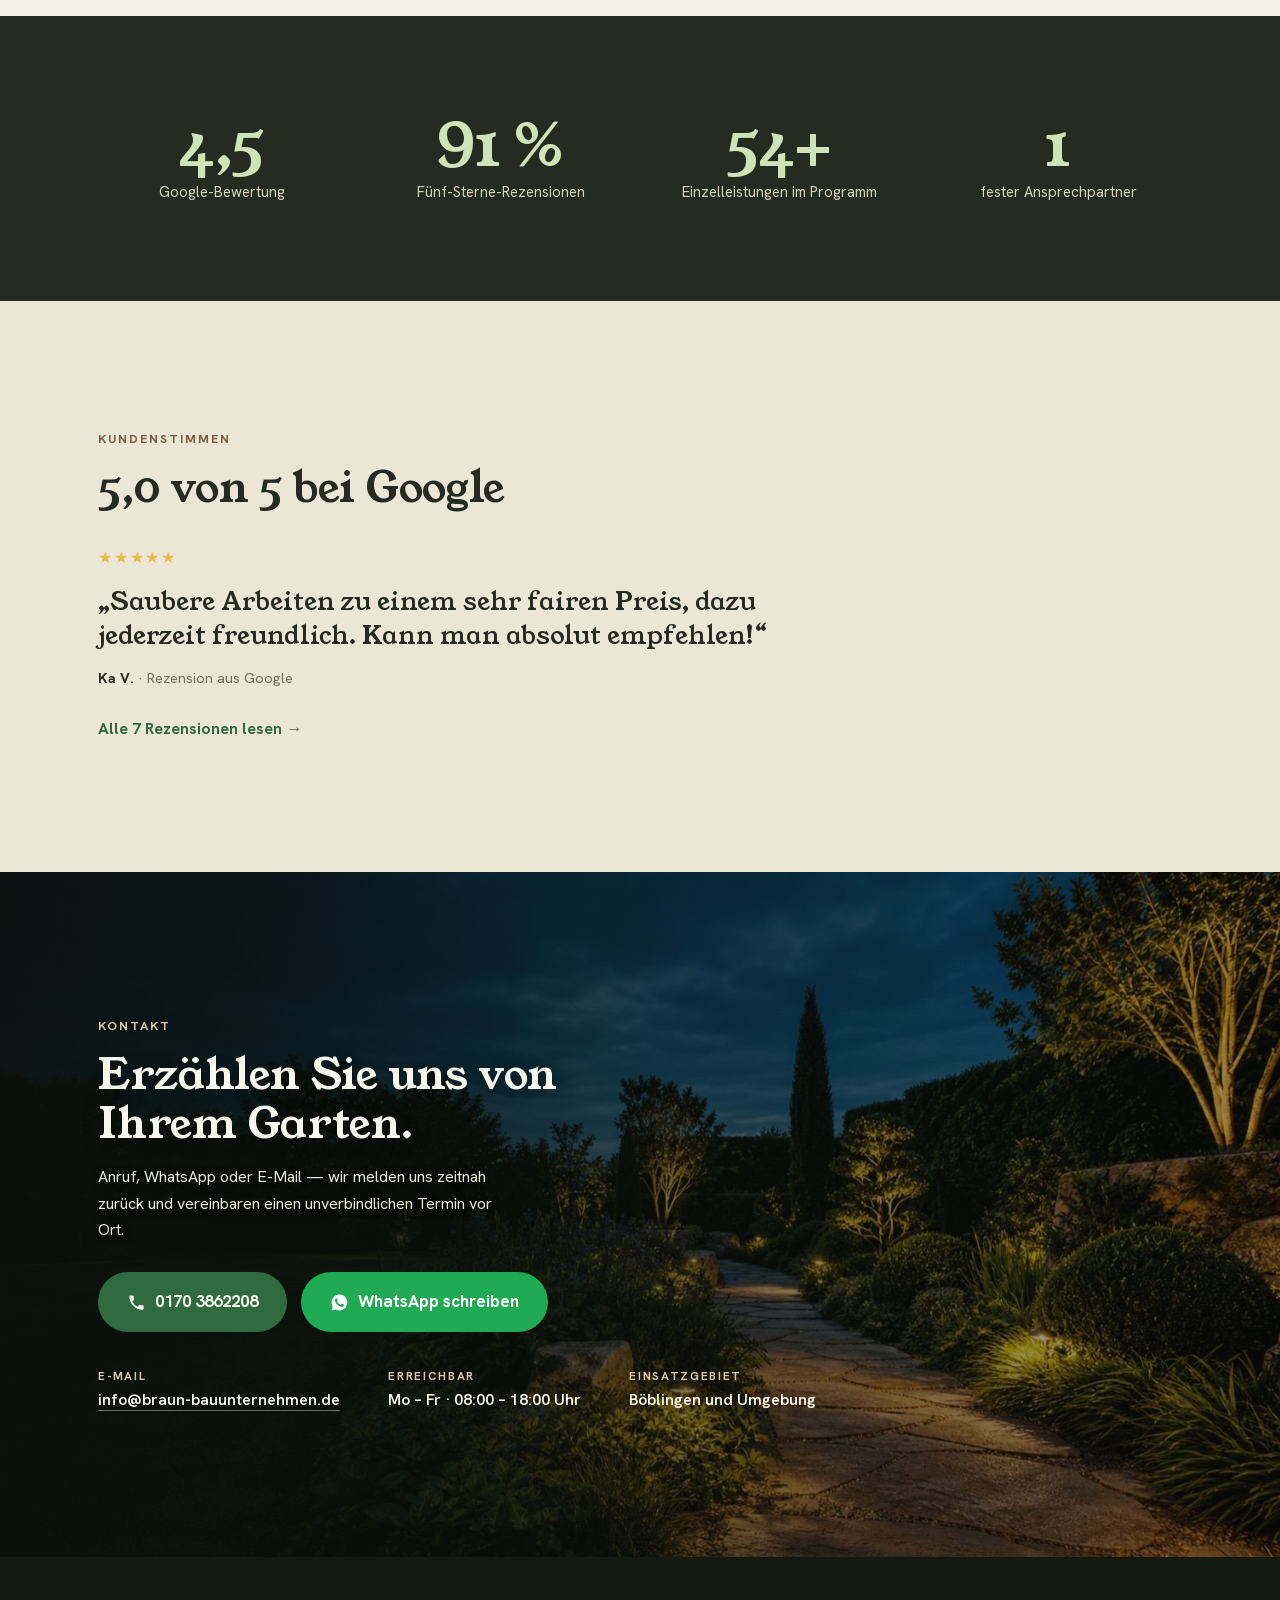
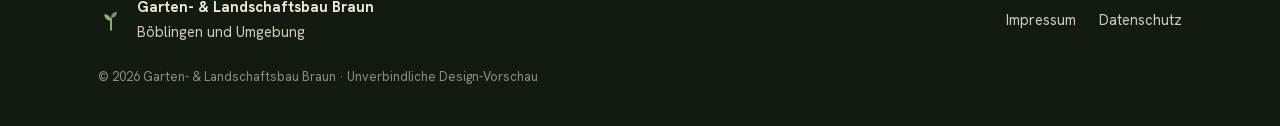
==== commit 7a5f1a9e: "Header: Logo links, Reiter zentriert, Kontakt-Button statt Telefonnummer + QA-Fixes scroll-margin fu" ====
--- a/index.html
+++ b/index.html
@@ -42,9 +42,13 @@
       <a href="ablauf.html">Ablauf</a>
       <a href="kundenstimmen.html">Kundenstimmen</a>
       <a href="ueber-uns.html">Über uns</a>
+      <a href="tel:+491703862208" class="nav-call">0170 3862208 anrufen</a>
       <a href="kontakt.html" class="nav-cta">Anfrage stellen</a>
     </nav>
-    <a class="nav-phone" href="tel:+491703862208">0170&nbsp;3862208</a>
+    <div class="nav-actions">
+      <a class="nav-btn ghost" href="tel:+491703862208" aria-label="Anrufen: 0170 3862208">Kontakt</a>
+      <a class="nav-btn solid" href="kontakt.html">Anfrage stellen</a>
+    </div>
     <button class="burger" id="burger" aria-label="Menü öffnen" aria-expanded="false" aria-controls="navLinks">
       <span></span><span></span><span></span>
     </button>
--- a/css/styles.css
+++ b/css/styles.css
@@ -63,6 +63,7 @@
 .wrap { max-width: var(--wrap); margin-inline: auto; padding-inline: var(--pad); }
 
 h1, h2, h3 { font-family: var(--font-display); font-weight: 400; line-height: 1.12; }
+section[id] { scroll-margin-top: 92px; }
 h2 { font-size: clamp(1.7rem, 4.2vw, 2.7rem); letter-spacing: -0.01em; max-width: 22ch; }
 section { position: relative; }
 
@@ -112,6 +113,7 @@
 .nav-inner {
   max-width: var(--wrap); margin-inline: auto; padding: 0.7rem var(--pad);
   display: flex; align-items: center; gap: 1.2rem;
+  position: relative;
 }
 .brand {
   display: flex; align-items: center; gap: 0.6rem; text-decoration: none;
@@ -127,7 +129,28 @@
   font-family: var(--font-body); font-style: normal; font-weight: 600;
   font-size: 0.62rem; letter-spacing: 0.12em; text-transform: uppercase; opacity: 0.85;
 }
-.nav-links { display: flex; align-items: center; gap: 1.5rem; }
+.nav-links {
+  display: flex; align-items: center; gap: 1.5rem;
+  position: absolute; left: 50%; top: 50%; transform: translate(-50%, -50%);
+}
+.nav-links .nav-call, .nav-links .nav-cta { display: none; }
+.nav-actions { display: flex; align-items: center; gap: 0.6rem; margin-left: auto; }
+.nav-btn {
+  font-weight: 700; font-size: 0.95rem; text-decoration: none;
+  padding: 0.5rem 1.15rem; border-radius: 999px;
+  transition: background-color 0.2s ease, color 0.2s ease, border-color 0.2s ease;
+}
+.nav-btn.solid { background: var(--accent); color: var(--cream); }
+.nav-btn.solid:hover { background: var(--accent-deep); }
+.nav-btn.ghost {
+  color: var(--cream); border: 1.5px solid rgba(249, 246, 236, 0.55);
+  text-shadow: 0 1px 8px rgba(10, 16, 9, 0.5);
+}
+.nav-btn.ghost:hover { border-color: var(--cream); }
+.nav.scrolled .nav-btn.ghost, .nav.solid .nav-btn.ghost {
+  color: var(--accent-deep); border-color: rgba(35, 82, 47, 0.4); text-shadow: none;
+}
+.nav.scrolled .nav-btn.ghost:hover, .nav.solid .nav-btn.ghost:hover { border-color: var(--accent-deep); }
 .nav-links a {
   color: var(--cream); text-decoration: none; font-weight: 600; font-size: 0.95rem;
   text-shadow: 0 1px 8px rgba(10, 16, 9, 0.5);
@@ -142,15 +165,10 @@
   border-radius: 999px; text-shadow: none;
 }
 .nav-links .nav-cta:hover { background: var(--accent-deep); opacity: 1; }
-.nav-phone {
-  color: var(--cream); font-weight: 700; text-decoration: none; font-size: 0.95rem;
-  text-shadow: 0 1px 8px rgba(10, 16, 9, 0.5); white-space: nowrap;
-}
-.nav.scrolled .nav-phone, .nav.solid .nav-phone { color: var(--accent-deep); text-shadow: none; }
 .burger { display: none; }
 
-@media (max-width: 880px) {
-  .nav-phone { display: none; }
+@media (max-width: 1080px) {
+  .nav-actions { display: none; }
   .burger {
     display: grid; gap: 5px; background: none; border: 0; padding: 0.5rem; cursor: pointer;
   }
@@ -164,12 +182,16 @@
   .burger.open span:nth-child(3) { transform: translateY(-7.5px) rotate(-45deg); }
   .nav-links {
     position: fixed; inset: 0; z-index: -1; flex-direction: column; justify-content: center;
+    left: 0; top: 0; transform: none;
     background: rgba(28, 36, 24, 0.97); gap: 2rem;
     opacity: 0; pointer-events: none; transition: opacity 0.25s ease;
   }
   .nav-links.open { opacity: 1; pointer-events: auto; }
   .nav-links a { font-size: 1.3rem; color: var(--cream) !important; text-shadow: none; }
   .nav-links a[aria-current="page"]:not(.nav-cta) { color: #cfe3b8 !important; }
+  .nav-links .nav-call, .nav-links .nav-cta { display: inline-flex; }
+  .nav-links .nav-call { font-size: 1.05rem; opacity: 0.85; }
+  .nav-links .nav-cta { font-size: 1.05rem; }
   .burger { position: relative; z-index: 5; }
   .nav-links.open ~ .burger span { background: var(--cream); }
 }
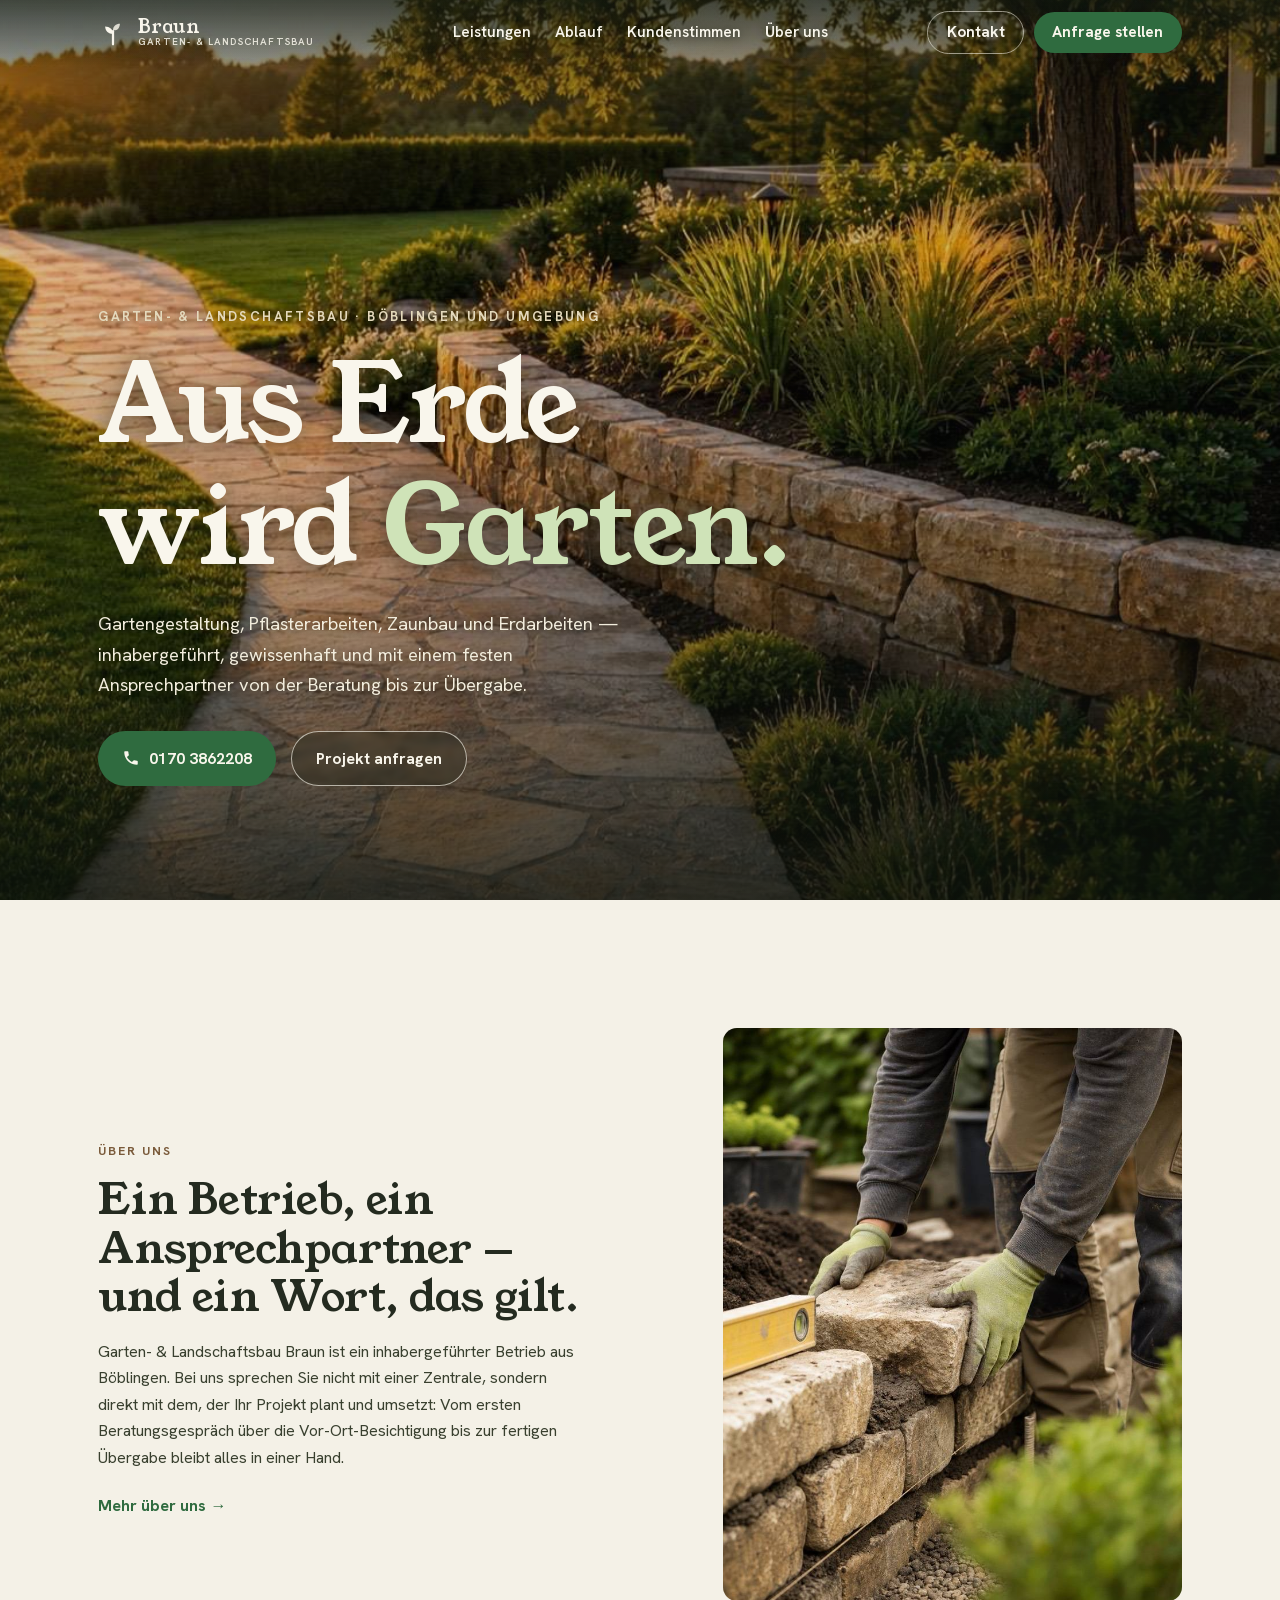
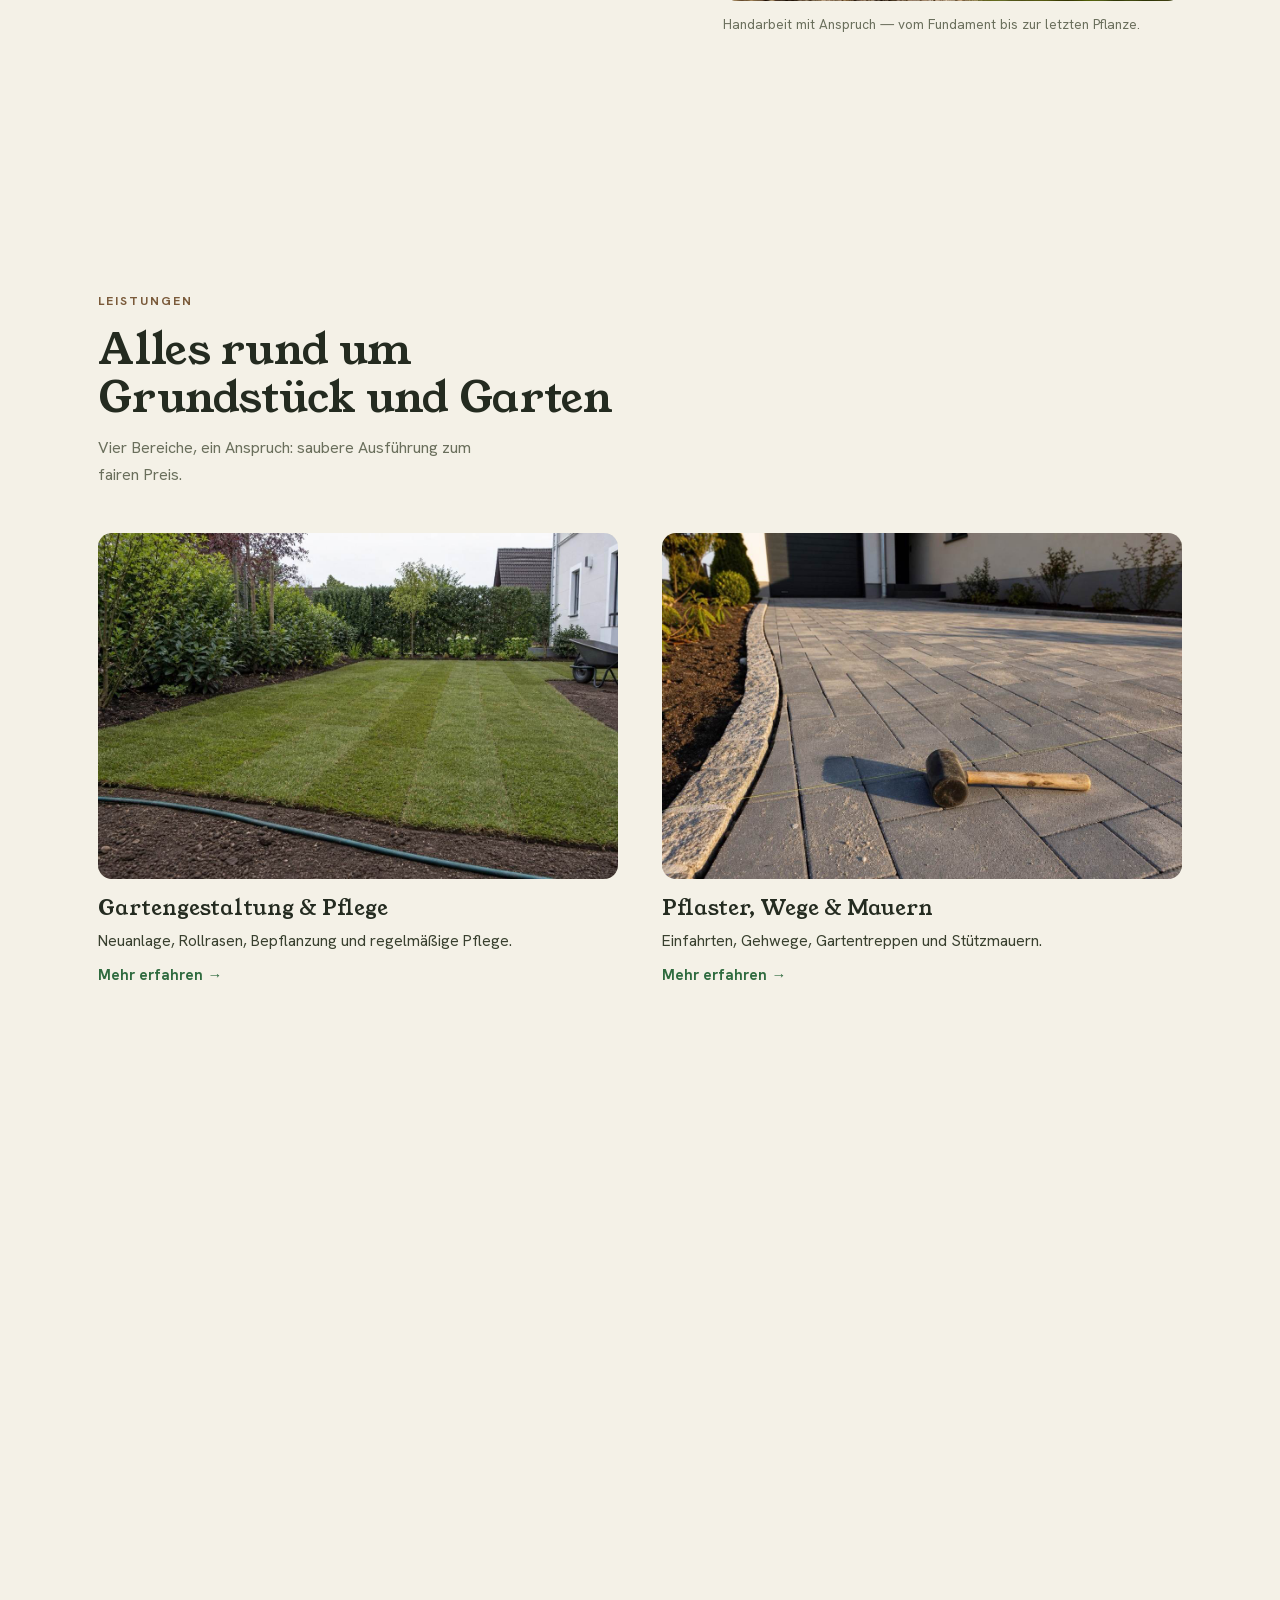
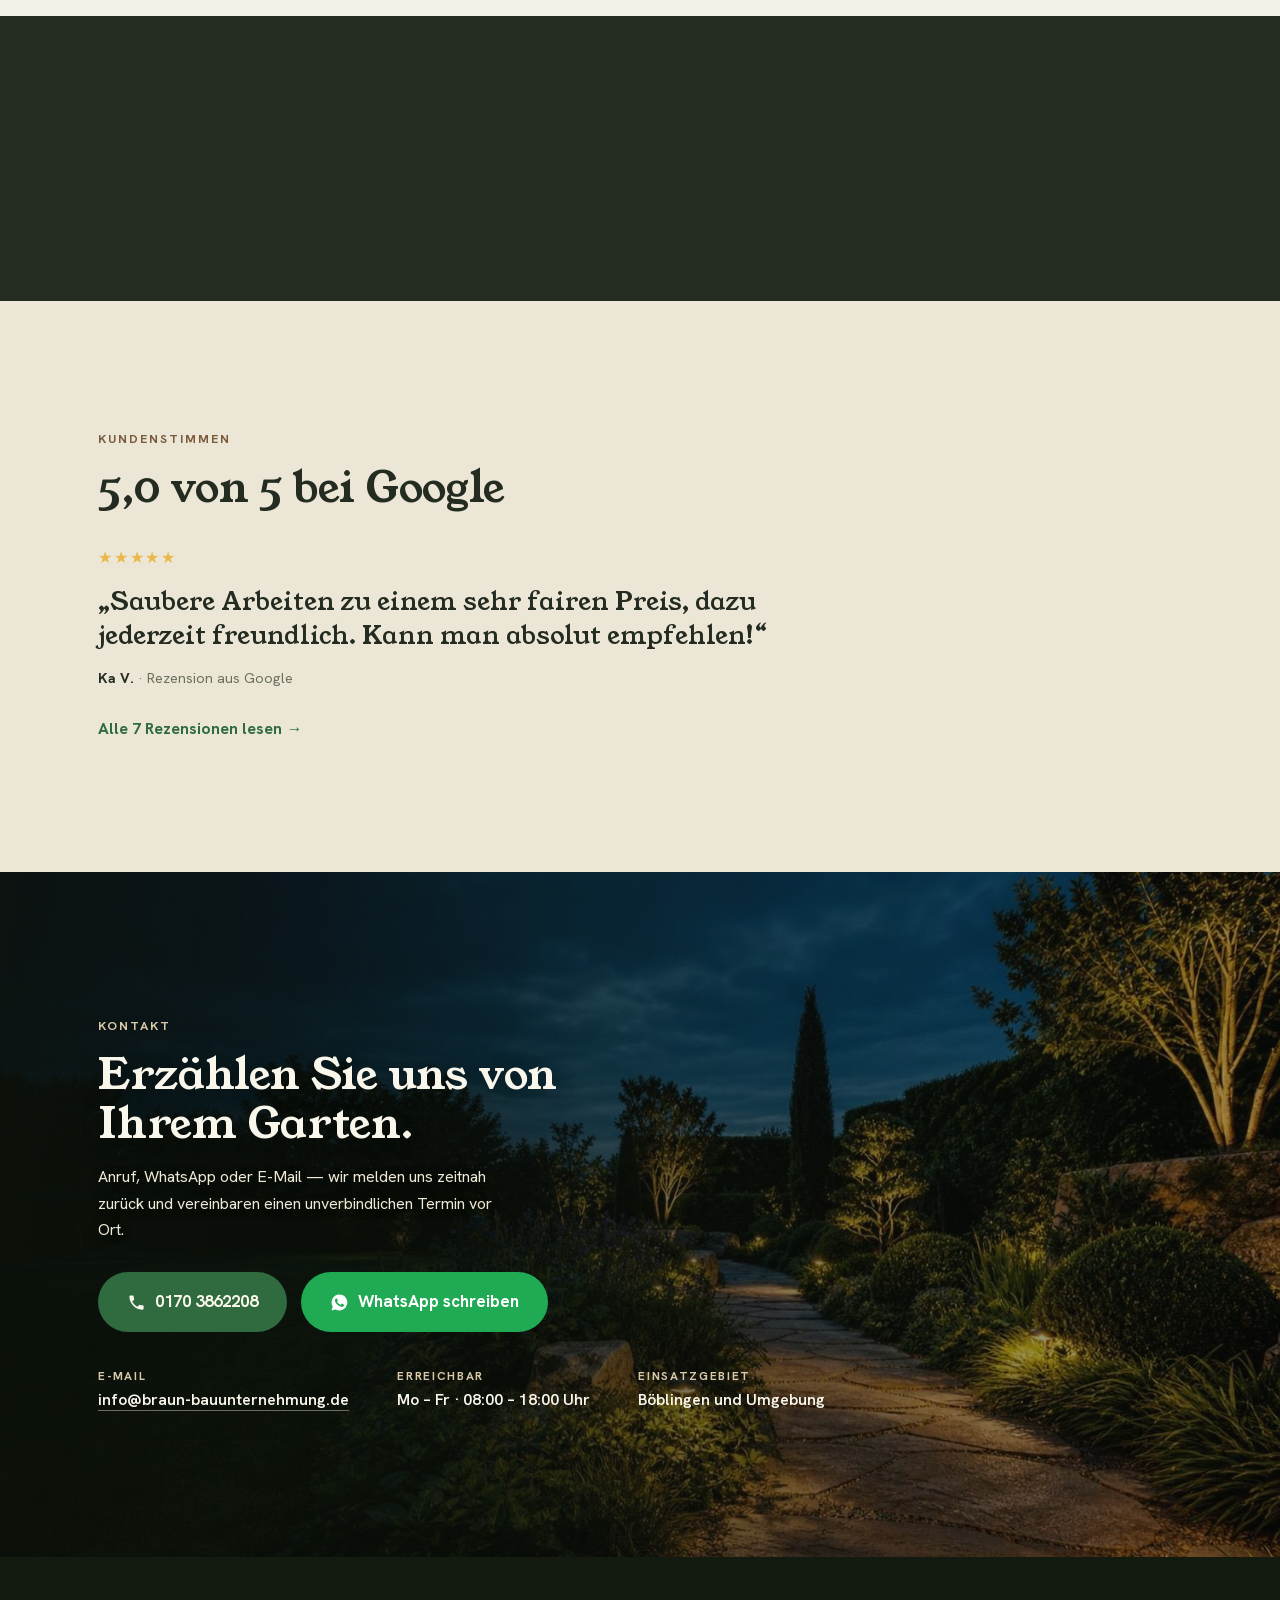
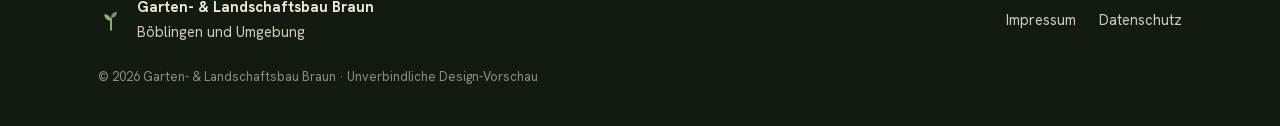
==== commit eb555ff7: "E-Mail-Adresse korrigiert: info@braun-bauunternehmung.de Co-Authored-By: Claude Fable 5 <noreply@ant" ====
--- a/index.html
+++ b/index.html
@@ -14,7 +14,7 @@
     "name": "Garten- & Landschaftsbau Braun",
     "description": "Gartengestaltung, Pflasterarbeiten, Zaunbau und Erdarbeiten in Böblingen und Umgebung.",
     "telephone": "+491703862208",
-    "email": "info@braun-bauunternehmen.de",
+    "email": "info@braun-bauunternehmung.de",
     "areaServed": "Böblingen",
     "aggregateRating": {
       "@type": "AggregateRating",
@@ -228,7 +228,7 @@
           </a>
         </div>
         <dl class="contact-facts reveal d3">
-          <div><dt>E-Mail</dt><dd><a href="mailto:info@braun-bauunternehmen.de">info@braun-bauunternehmen.de</a></dd></div>
+          <div><dt>E-Mail</dt><dd><a href="mailto:info@braun-bauunternehmung.de">info@braun-bauunternehmung.de</a></dd></div>
           <div><dt>Erreichbar</dt><dd>Mo – Fr · 08:00 – 18:00 Uhr</dd></div>
           <div><dt>Einsatzgebiet</dt><dd>Böblingen und Umgebung</dd></div>
         </dl>
